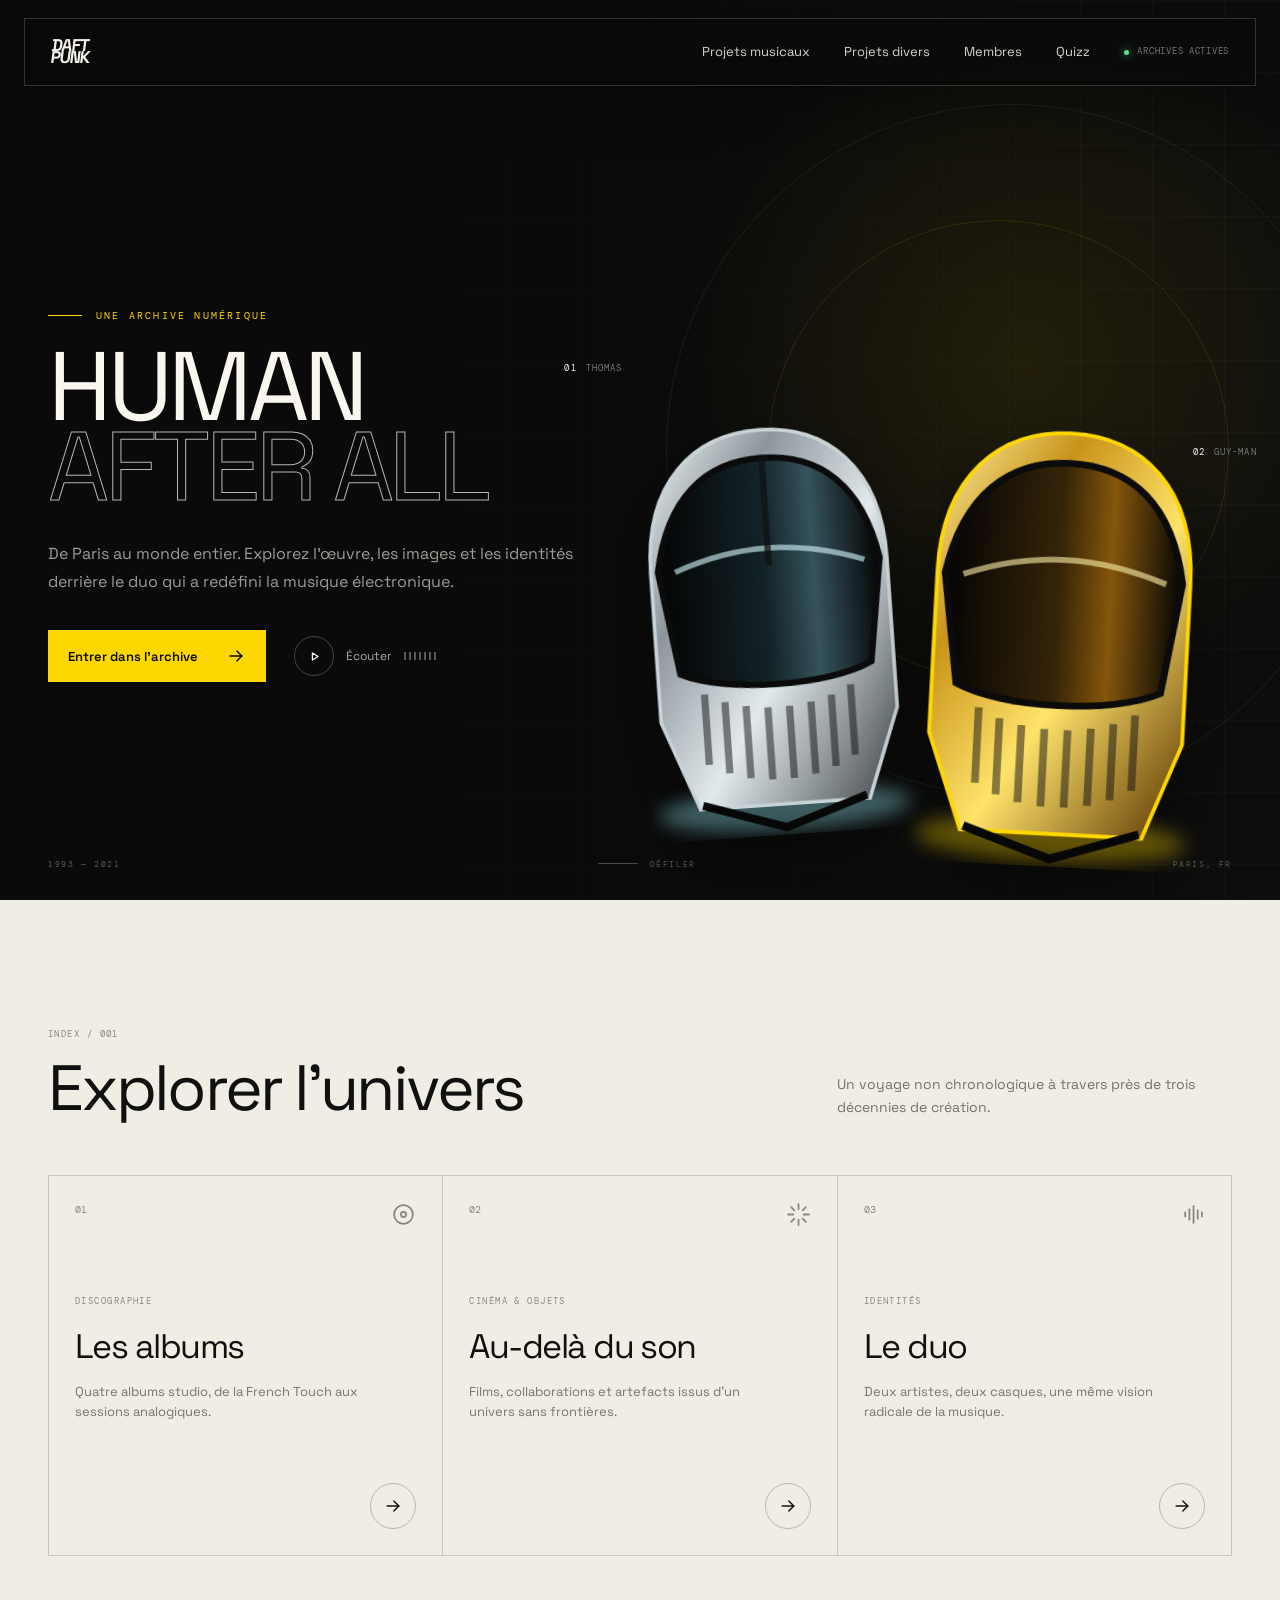
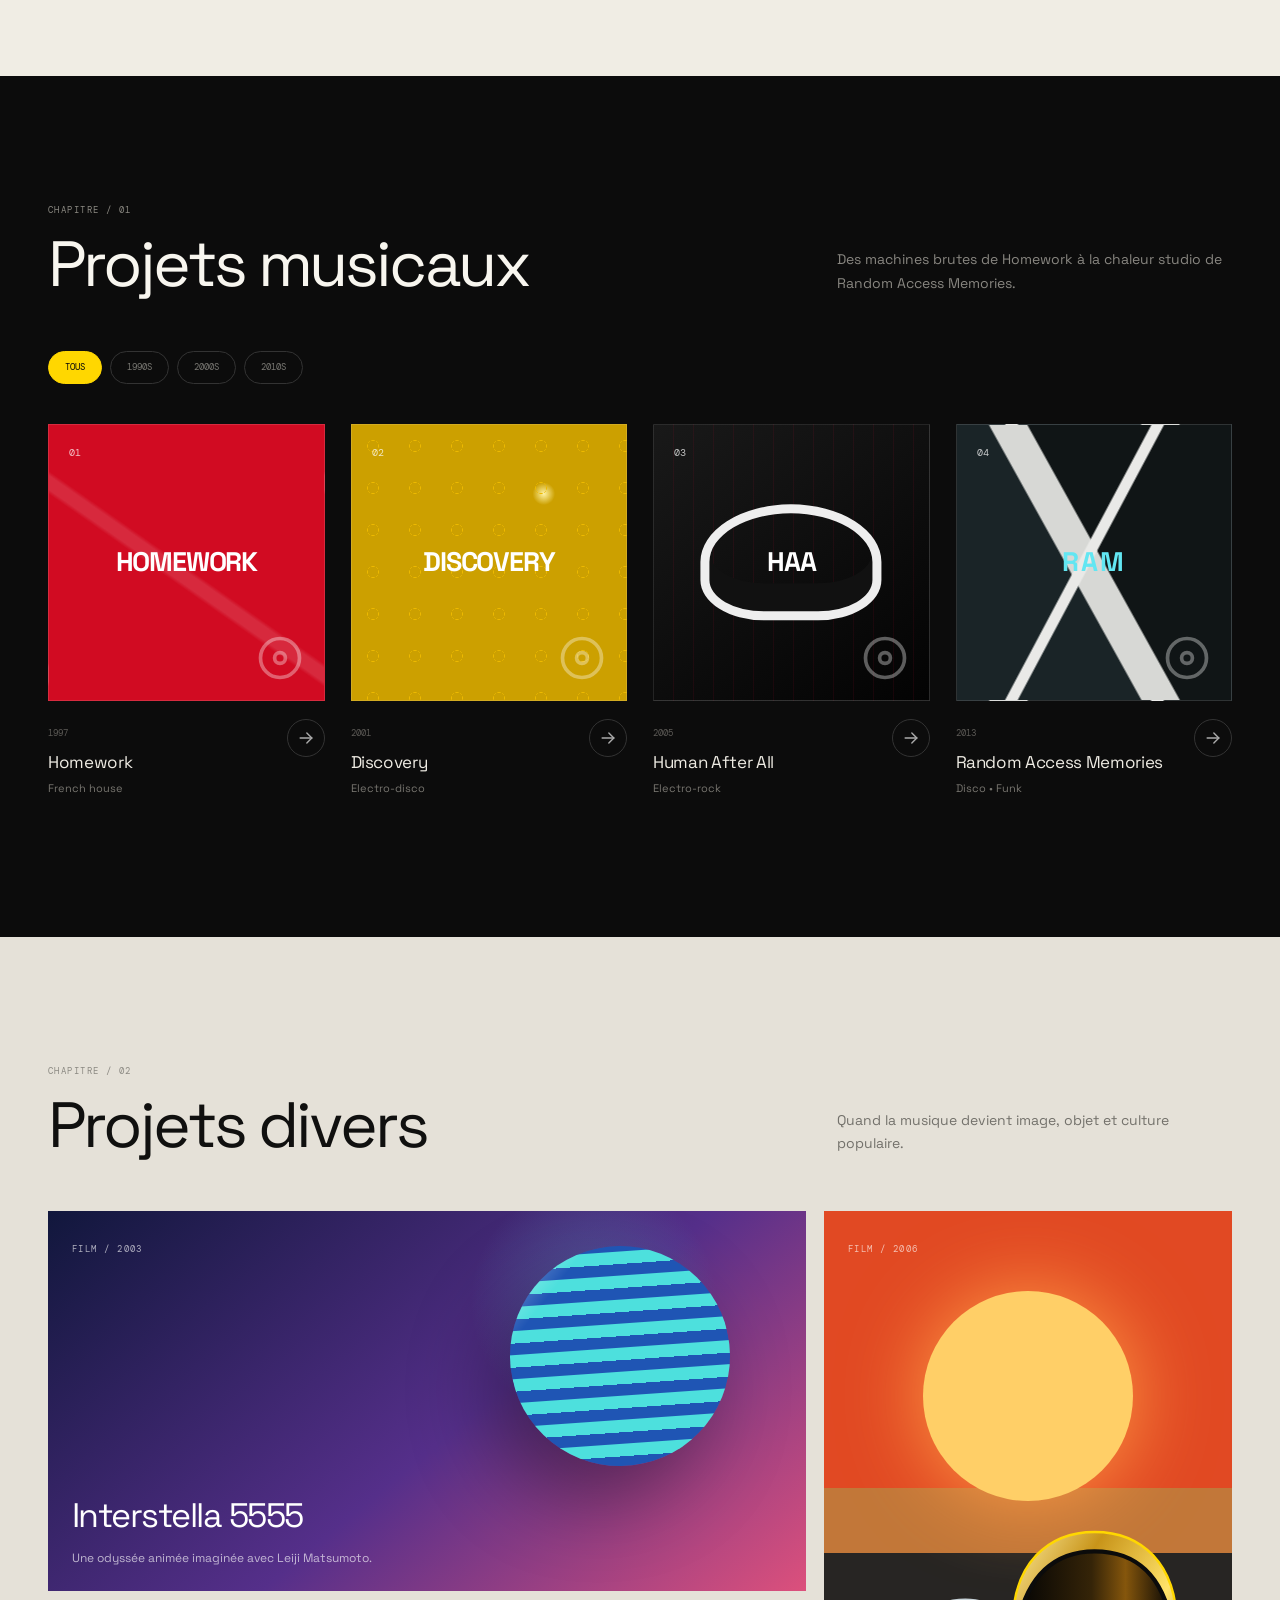
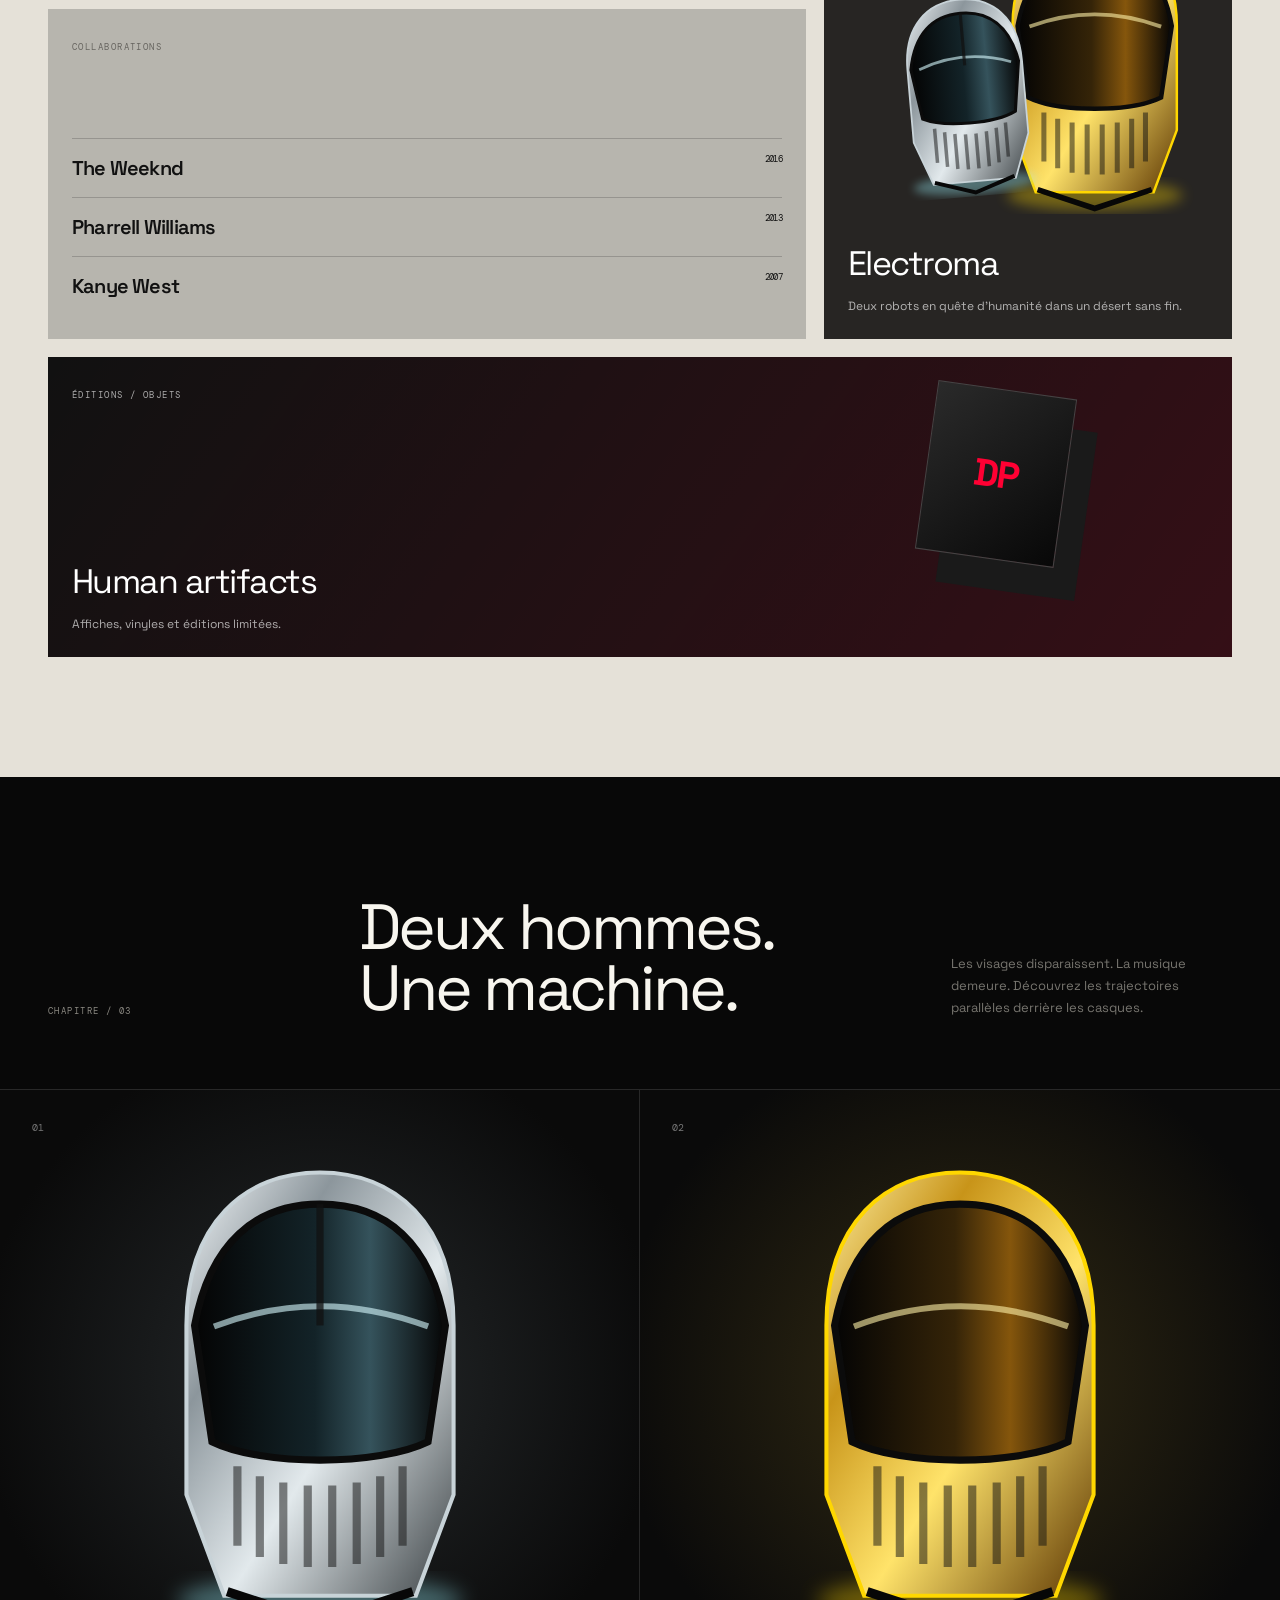
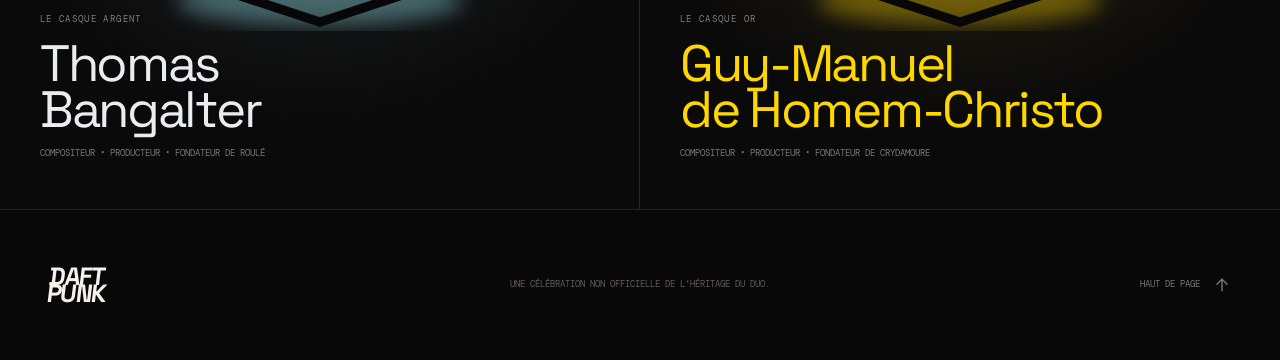
==== index.html @ 54b4056d "modif" ====
<!doctype html>
<html lang="fr">
<head>
<meta charset="UTF-8">
<meta name="viewport" content="width=device-width, initial-scale=1.0">
<title>Daft Punk Archives — Une archive numérique</title>
<meta name="description" content="Archive non officielle consacrée à Daft Punk : albums, films, collaborations et portraits de Thomas Bangalter et Guy-Manuel de Homem-Christo.">
<link rel="icon" href="favicon.svg" type="image/svg+xml">
<link rel="preconnect" href="https://fonts.googleapis.com">
<link rel="preconnect" href="https://fonts.gstatic.com" crossorigin>
<link rel="stylesheet" href="https://fonts.googleapis.com/css2?family=DM+Mono:wght@300;400;500&family=Space+Grotesk:wght@400;500;600;700&display=swap">
<link rel="stylesheet" href="css/style.css">
</head>
<body id="top">
<a class="skip-link" href="#contenu">Aller au contenu</a>
<main id="contenu">
<nav class="nav-shell" aria-label="Navigation principale">
  <a class="wordmark" href="#accueil" aria-label="Retour à l’accueil"><span>DAFT</span><span>PUNK</span></a>
  <div class="nav-links" id="menu"><a href="projets-musicaux.html">Projets musicaux</a><a href="projets-divers.html">Projets divers</a><a href="projets-membres.html">Membres</a><a href="projets-quizz.html">Quizz</a><span class="nav-status"><i></i>Archives actives</span></div>
  <button class="menu-button" type="button" aria-label="Ouvrir le menu" aria-expanded="false" aria-controls="menu"><svg aria-hidden="true" fill="none" height="20" viewBox="0 0 24 24" width="20"><g stroke="currentColor" stroke-linecap="round" stroke-linejoin="round" stroke-width="1.7"><path d="M4 7h16"/><path d="M4 12h16"/><path d="M4 17h16"/></g></svg></button>
</nav>

<section class="hero" id="accueil">
  <div class="hero-grid" aria-hidden="true"></div>
  <div class="hero-orbit hero-orbit-one" aria-hidden="true"></div>
  <div class="hero-orbit hero-orbit-two" aria-hidden="true"></div>
  <div class="hero-copy">
    <div class="eyebrow"><span class="eyebrow-line"></span>Une archive numérique</div>
    <h1>HUMAN<br><span>AFTER ALL</span></h1>
    <p>De Paris au monde entier. Explorez l’œuvre, les images et les identités derrière le duo qui a redéfini la musique électronique.</p>
    <div class="hero-actions">
      <a class="primary-button" href="#explorer">Entrer dans l’archive <svg aria-hidden="true" fill="none" height="20" viewBox="0 0 24 24" width="20"><g stroke="currentColor" stroke-linecap="round" stroke-linejoin="round" stroke-width="1.7"><path d="M5 12h14"/><path d="m13 6 6 6-6 6"/></g></svg></a>
      <button class="sound-button" type="button" data-play="audio/extrait.mp3" aria-label="Écouter un extrait"><span><svg aria-hidden="true" fill="none" height="17" viewBox="0 0 24 24" width="17"><g stroke="currentColor" stroke-linecap="round" stroke-linejoin="round" stroke-width="1.7"><path d="m9 7 8 5-8 5Z"/></g></svg></span><b>Écouter</b><i></i></button>
    </div>
  </div>
  <div class="hero-visual" role="img" aria-label="Les deux casques du duo">
    <img class="photo photo-hero" src="images/duo.jpg" alt="Daft Punk, Thomas Bangalter et Guy-Manuel de Homem-Christo, casqués" loading="lazy" onload="this.parentElement.classList.add('has-photo')" onerror="this.remove()"><svg aria-label="Casque argenté stylisé" class="helmet hero-silver" role="img" viewBox="0 0 420 510"><defs><linearGradient id="h0-s" x1="0" x2="1" y1="0" y2="1"><stop offset="0" stop-color="#f4f8fa"/><stop offset=".28" stop-color="#8c969c"/><stop offset=".58" stop-color="#e2e9ec"/><stop offset="1" stop-color="#3c4245"/></linearGradient><linearGradient id="h0-v" x1="0" x2="1"><stop offset="0" stop-color="#040404"/><stop offset=".48" stop-color="#132328"/><stop offset=".7" stop-color="#35535c"/><stop offset="1" stop-color="#050505"/></linearGradient><filter id="h0-g"><feGaussianBlur stdDeviation="10"/></filter></defs><ellipse cx="210" cy="447" fill="#9cf5ff" filter="url(#h0-g)" opacity=".36" rx="140" ry="24"/><path d="M79 343V177C79 76 137 27 210 27s131 49 131 150v166l-37 99H116Z" fill="url(#h0-s)" stroke="#c8d3d8" stroke-width="4"/><path d="M87 177c15-81 60-119 123-119 65 0 109 38 123 119l-17 114c-49 24-163 24-212 0Z" fill="url(#h0-v)" stroke="#0b0b0b" stroke-width="7"/><path d="M106 178c71-27 139-26 210 0" fill="none" opacity=".6" stroke="#d8faff" stroke-width="6"/><path d="M129 315v78M151 325v79M174 331v80M198 334v80M222 334v80M246 331v80M269 325v79M291 315v78" fill="none" opacity=".5" stroke="#111" stroke-width="8"/><path d="m119 438 91 30 91-30" fill="none" stroke="#070707" stroke-width="9"/><path d="M210 58v119" fill="none" opacity=".75" stroke="#111" stroke-width="7"/></svg><svg aria-label="Casque doré stylisé" class="helmet hero-gold" role="img" viewBox="0 0 420 510"><defs><linearGradient id="h1-s" x1="0" x2="1" y1="0" y2="1"><stop offset="0" stop-color="#fff0a3"/><stop offset=".28" stop-color="#c89419"/><stop offset=".58" stop-color="#ffe36a"/><stop offset="1" stop-color="#5b3502"/></linearGradient><linearGradient id="h1-v" x1="0" x2="1"><stop offset="0" stop-color="#040404"/><stop offset=".48" stop-color="#352408"/><stop offset=".7" stop-color="#85560c"/><stop offset="1" stop-color="#050505"/></linearGradient><filter id="h1-g"><feGaussianBlur stdDeviation="10"/></filter></defs><ellipse cx="210" cy="447" fill="#ffd700" filter="url(#h1-g)" opacity=".36" rx="140" ry="24"/><path d="M79 343V177C79 76 137 27 210 27s131 49 131 150v166l-37 99H116Z" fill="url(#h1-s)" stroke="#ffd700" stroke-width="4"/><path d="M87 177c15-81 60-119 123-119 65 0 109 38 123 119l-17 114c-49 24-163 24-212 0Z" fill="url(#h1-v)" stroke="#0b0b0b" stroke-width="7"/><path d="M106 178c71-27 139-26 210 0" fill="none" opacity=".6" stroke="#fff2a8" stroke-width="6"/><path d="M129 315v78M151 325v79M174 331v80M198 334v80M222 334v80M246 331v80M269 325v79M291 315v78" fill="none" opacity=".5" stroke="#111" stroke-width="8"/><path d="m119 438 91 30 91-30" fill="none" stroke="#070707" stroke-width="9"/></svg>
    <div class="visual-label visual-label-left"><span>01</span> Thomas</div>
    <div class="visual-label visual-label-right"><span>02</span> Guy-Man</div>
  </div>
  <div class="hero-footer"><span>1993 — 2021</span><span class="scroll-mark">Défiler</span><span>Paris, FR</span></div>
</section>

<section class="preview-section" id="explorer">
  <div class="section-heading">
    <div><span class="section-index">INDEX / 001</span><h2>Explorer l’univers</h2></div>
    <p>Un voyage non chronologique à travers près de trois décennies de création.</p>
  </div>
  <div class="preview-grid">
    <a class="preview-card" href="projets-musicaux.html">
      <div class="preview-top"><span>01</span><svg aria-hidden="true" fill="none" height="25" viewBox="0 0 24 24" width="25"><g stroke="currentColor" stroke-linecap="round" stroke-linejoin="round" stroke-width="1.7"><circle cx="12" cy="12" r="9"/><circle cx="12" cy="12" r="2.5"/></g></svg></div>
      <div><span class="card-eyebrow">Discographie</span><h3>Les albums</h3><p>Quatre albums studio, de la French Touch aux sessions analogiques.</p></div>
      <span class="round-arrow"><svg aria-hidden="true" fill="none" height="20" viewBox="0 0 24 24" width="20"><g stroke="currentColor" stroke-linecap="round" stroke-linejoin="round" stroke-width="1.7"><path d="M5 12h14"/><path d="m13 6 6 6-6 6"/></g></svg></span>
    </a>
    <a class="preview-card" href="projets-divers.html">
      <div class="preview-top"><span>02</span><svg aria-hidden="true" fill="none" height="25" viewBox="0 0 24 24" width="25"><g stroke="currentColor" stroke-linecap="round" stroke-linejoin="round" stroke-width="1.7"><path d="M12 2v5"/><path d="M12 17v5"/><path d="M2 12h5"/><path d="M17 12h5"/><path d="m5 5 3 3"/><path d="m16 16 3 3"/><path d="m19 5-3 3"/><path d="m8 16-3 3"/></g></svg></div>
      <div><span class="card-eyebrow">Cinéma &amp; objets</span><h3>Au-delà du son</h3><p>Films, collaborations et artefacts issus d’un univers sans frontières.</p></div>
      <span class="round-arrow"><svg aria-hidden="true" fill="none" height="20" viewBox="0 0 24 24" width="20"><g stroke="currentColor" stroke-linecap="round" stroke-linejoin="round" stroke-width="1.7"><path d="M5 12h14"/><path d="m13 6 6 6-6 6"/></g></svg></span>
    </a>
    <a class="preview-card" href="membres.html">
      <div class="preview-top"><span>03</span><svg aria-hidden="true" fill="none" height="25" viewBox="0 0 24 24" width="25"><g stroke="currentColor" stroke-linecap="round" stroke-linejoin="round" stroke-width="1.7"><path d="M5 10v4"/><path d="M9 7v10"/><path d="M13 4v16"/><path d="M17 8v8"/><path d="M21 10v4"/></g></svg></div>
      <div><span class="card-eyebrow">Identités</span><h3>Le duo</h3><p>Deux artistes, deux casques, une même vision radicale de la musique.</p></div>
      <span class="round-arrow"><svg aria-hidden="true" fill="none" height="20" viewBox="0 0 24 24" width="20"><g stroke="currentColor" stroke-linecap="round" stroke-linejoin="round" stroke-width="1.7"><path d="M5 12h14"/><path d="m13 6 6 6-6 6"/></g></svg></span>
    </a>
  </div>
</section>

<section class="music-section" id="musique">
  <div class="section-heading light">
    <div><span class="section-index">CHAPITRE / 01</span><h2>Projets musicaux</h2></div>
    <p>Des machines brutes de Homework à la chaleur studio de Random Access Memories.</p>
  </div>
  <div class="filter-row" role="group" aria-label="Filtrer les albums">
    <button class="active" type="button" data-filter="Tous">Tous</button>
    <button type="button" data-filter="1990s">1990s</button><button type="button" data-filter="2000s">2000s</button><button type="button" data-filter="2010s">2010s</button>
  </div>
  <div class="album-grid">
      <article class="album-card" data-year="1997">
        <button class="album-art album-red" type="button" data-album="0" aria-label="Voir la tracklist de Homework">
          <img class="photo " src="images/homework.jpg" alt="Pochette de l’album Homework" loading="lazy" onload="this.parentElement.classList.add('has-photo')" onerror="this.remove()"><span class="album-number">01</span>
          <span class="album-art-title">Homework</span>
          <span class="album-disc"><svg aria-hidden="true" fill="none" height="52" viewBox="0 0 24 24" width="52"><g stroke="currentColor" stroke-linecap="round" stroke-linejoin="round" stroke-width="1.7"><circle cx="12" cy="12" r="9"/><circle cx="12" cy="12" r="2.5"/></g></svg></span>
        </button>
        <div class="album-meta">
          <div><span>1997</span><h3>Homework</h3><p>French house</p></div>
          <button type="button" data-album="0" aria-label="Voir la tracklist de Homework"><svg aria-hidden="true" fill="none" height="20" viewBox="0 0 24 24" width="20"><g stroke="currentColor" stroke-linecap="round" stroke-linejoin="round" stroke-width="1.7"><path d="M5 12h14"/><path d="m13 6 6 6-6 6"/></g></svg></button>
        </div>
      </article>
      <article class="album-card" data-year="2001">
        <button class="album-art album-gold" type="button" data-album="1" aria-label="Voir la tracklist de Discovery">
          <img class="photo " src="images/discovery.jpg" alt="Pochette de l’album Discovery" loading="lazy" onload="this.parentElement.classList.add('has-photo')" onerror="this.remove()"><span class="album-number">02</span>
          <span class="album-art-title">Discovery</span>
          <span class="album-disc"><svg aria-hidden="true" fill="none" height="52" viewBox="0 0 24 24" width="52"><g stroke="currentColor" stroke-linecap="round" stroke-linejoin="round" stroke-width="1.7"><circle cx="12" cy="12" r="9"/><circle cx="12" cy="12" r="2.5"/></g></svg></span>
        </button>
        <div class="album-meta">
          <div><span>2001</span><h3>Discovery</h3><p>Electro-disco</p></div>
          <button type="button" data-album="1" aria-label="Voir la tracklist de Discovery"><svg aria-hidden="true" fill="none" height="20" viewBox="0 0 24 24" width="20"><g stroke="currentColor" stroke-linecap="round" stroke-linejoin="round" stroke-width="1.7"><path d="M5 12h14"/><path d="m13 6 6 6-6 6"/></g></svg></button>
        </div>
      </article>
      <article class="album-card" data-year="2005">
        <button class="album-art album-black" type="button" data-album="2" aria-label="Voir la tracklist de Human After All">
          <img class="photo " src="images/human-after-all.jpg" alt="Pochette de l’album Human After All" loading="lazy" onload="this.parentElement.classList.add('has-photo')" onerror="this.remove()"><span class="album-number">03</span>
          <span class="album-art-title">HAA</span>
          <span class="album-disc"><svg aria-hidden="true" fill="none" height="52" viewBox="0 0 24 24" width="52"><g stroke="currentColor" stroke-linecap="round" stroke-linejoin="round" stroke-width="1.7"><circle cx="12" cy="12" r="9"/><circle cx="12" cy="12" r="2.5"/></g></svg></span>
        </button>
        <div class="album-meta">
          <div><span>2005</span><h3>Human After All</h3><p>Electro-rock</p></div>
          <button type="button" data-album="2" aria-label="Voir la tracklist de Human After All"><svg aria-hidden="true" fill="none" height="20" viewBox="0 0 24 24" width="20"><g stroke="currentColor" stroke-linecap="round" stroke-linejoin="round" stroke-width="1.7"><path d="M5 12h14"/><path d="m13 6 6 6-6 6"/></g></svg></button>
        </div>
      </article>
      <article class="album-card" data-year="2013">
        <button class="album-art album-cyan" type="button" data-album="3" aria-label="Voir la tracklist de Random Access Memories">
          <img class="photo " src="images/ram.jpg" alt="Pochette de l’album Random Access Memories" loading="lazy" onload="this.parentElement.classList.add('has-photo')" onerror="this.remove()"><span class="album-number">04</span>
          <span class="album-art-title">RAM</span>
          <span class="album-disc"><svg aria-hidden="true" fill="none" height="52" viewBox="0 0 24 24" width="52"><g stroke="currentColor" stroke-linecap="round" stroke-linejoin="round" stroke-width="1.7"><circle cx="12" cy="12" r="9"/><circle cx="12" cy="12" r="2.5"/></g></svg></span>
        </button>
        <div class="album-meta">
          <div><span>2013</span><h3>Random Access Memories</h3><p>Disco • Funk</p></div>
          <button type="button" data-album="3" aria-label="Voir la tracklist de Random Access Memories"><svg aria-hidden="true" fill="none" height="20" viewBox="0 0 24 24" width="20"><g stroke="currentColor" stroke-linecap="round" stroke-linejoin="round" stroke-width="1.7"><path d="M5 12h14"/><path d="m13 6 6 6-6 6"/></g></svg></button>
        </div>
      </article>
  </div>
</section>

<section class="side-section" id="divers">
  <div class="section-heading">
    <div><span class="section-index">CHAPITRE / 02</span><h2>Projets divers</h2></div>
    <p>Quand la musique devient image, objet et culture populaire.</p>
  </div>
  <div class="masonry">
    <article class="feature-tile interstella">
      <img class="photo " src="images/interstella.jpg" alt="Image du film Interstella 5555" loading="lazy" onload="this.parentElement.classList.add('has-photo')" onerror="this.remove()"><span class="tile-index">FILM / 2003</span><div class="planet"></div>
      <div class="tile-content"><h3>Interstella 5555</h3><p>Une odyssée animée imaginée avec Leiji Matsumoto.</p></div>
    </article>
    <article class="feature-tile electroma">
      <img class="photo " src="images/electroma.jpg" alt="Image du film Electroma" loading="lazy" onload="this.parentElement.classList.add('has-photo')" onerror="this.remove()"><span class="tile-index">FILM / 2006</span><div class="sun"></div>
      <div class="walking-robots"><svg aria-label="Casque argenté stylisé" class="helmet " role="img" viewBox="0 0 420 510"><defs><linearGradient id="h2-s" x1="0" x2="1" y1="0" y2="1"><stop offset="0" stop-color="#f4f8fa"/><stop offset=".28" stop-color="#8c969c"/><stop offset=".58" stop-color="#e2e9ec"/><stop offset="1" stop-color="#3c4245"/></linearGradient><linearGradient id="h2-v" x1="0" x2="1"><stop offset="0" stop-color="#040404"/><stop offset=".48" stop-color="#132328"/><stop offset=".7" stop-color="#35535c"/><stop offset="1" stop-color="#050505"/></linearGradient><filter id="h2-g"><feGaussianBlur stdDeviation="10"/></filter></defs><ellipse cx="210" cy="447" fill="#9cf5ff" filter="url(#h2-g)" opacity=".36" rx="140" ry="24"/><path d="M79 343V177C79 76 137 27 210 27s131 49 131 150v166l-37 99H116Z" fill="url(#h2-s)" stroke="#c8d3d8" stroke-width="4"/><path d="M87 177c15-81 60-119 123-119 65 0 109 38 123 119l-17 114c-49 24-163 24-212 0Z" fill="url(#h2-v)" stroke="#0b0b0b" stroke-width="7"/><path d="M106 178c71-27 139-26 210 0" fill="none" opacity=".6" stroke="#d8faff" stroke-width="6"/><path d="M129 315v78M151 325v79M174 331v80M198 334v80M222 334v80M246 331v80M269 325v79M291 315v78" fill="none" opacity=".5" stroke="#111" stroke-width="8"/><path d="m119 438 91 30 91-30" fill="none" stroke="#070707" stroke-width="9"/><path d="M210 58v119" fill="none" opacity=".75" stroke="#111" stroke-width="7"/></svg><svg aria-label="Casque doré stylisé" class="helmet " role="img" viewBox="0 0 420 510"><defs><linearGradient id="h3-s" x1="0" x2="1" y1="0" y2="1"><stop offset="0" stop-color="#fff0a3"/><stop offset=".28" stop-color="#c89419"/><stop offset=".58" stop-color="#ffe36a"/><stop offset="1" stop-color="#5b3502"/></linearGradient><linearGradient id="h3-v" x1="0" x2="1"><stop offset="0" stop-color="#040404"/><stop offset=".48" stop-color="#352408"/><stop offset=".7" stop-color="#85560c"/><stop offset="1" stop-color="#050505"/></linearGradient><filter id="h3-g"><feGaussianBlur stdDeviation="10"/></filter></defs><ellipse cx="210" cy="447" fill="#ffd700" filter="url(#h3-g)" opacity=".36" rx="140" ry="24"/><path d="M79 343V177C79 76 137 27 210 27s131 49 131 150v166l-37 99H116Z" fill="url(#h3-s)" stroke="#ffd700" stroke-width="4"/><path d="M87 177c15-81 60-119 123-119 65 0 109 38 123 119l-17 114c-49 24-163 24-212 0Z" fill="url(#h3-v)" stroke="#0b0b0b" stroke-width="7"/><path d="M106 178c71-27 139-26 210 0" fill="none" opacity=".6" stroke="#fff2a8" stroke-width="6"/><path d="M129 315v78M151 325v79M174 331v80M198 334v80M222 334v80M246 331v80M269 325v79M291 315v78" fill="none" opacity=".5" stroke="#111" stroke-width="8"/><path d="m119 438 91 30 91-30" fill="none" stroke="#070707" stroke-width="9"/></svg></div>
      <div class="tile-content"><h3>Electroma</h3><p>Deux robots en quête d’humanité dans un désert sans fin.</p></div>
    </article>
    <article class="feature-tile collab">
      <span class="tile-index">COLLABORATIONS</span>
      <div class="collab-list"><span>The Weeknd <i>2016</i></span><span>Pharrell Williams <i>2013</i></span><span>Kanye West <i>2007</i></span></div>
    </article>
    <article class="feature-tile merch">
      <span class="tile-index">ÉDITIONS / OBJETS</span><div class="merch-object"><span>DP</span></div>
      <div class="tile-content"><h3>Human artifacts</h3><p>Affiches, vinyles et éditions limitées.</p></div>
    </article>
  </div>
</section>

<section class="members-section" id="membres">
  <div class="members-intro">
    <span class="section-index">CHAPITRE / 03</span>
    <h2>Deux hommes.<br>Une machine.</h2>
    <p>Les visages disparaissent. La musique demeure. Découvrez les trajectoires parallèles derrière les casques.</p>
  </div>
  <div class="member-split">
    <article class="member member-silver">
      <span class="member-number">01</span><img class="photo photo-portrait" src="images/thomas.jpg" alt="Thomas Bangalter, casque argent" loading="lazy" onload="this.parentElement.classList.add('has-photo')" onerror="this.remove()"><svg aria-label="Casque argenté stylisé" class="helmet " role="img" viewBox="0 0 420 510"><defs><linearGradient id="h4-s" x1="0" x2="1" y1="0" y2="1"><stop offset="0" stop-color="#f4f8fa"/><stop offset=".28" stop-color="#8c969c"/><stop offset=".58" stop-color="#e2e9ec"/><stop offset="1" stop-color="#3c4245"/></linearGradient><linearGradient id="h4-v" x1="0" x2="1"><stop offset="0" stop-color="#040404"/><stop offset=".48" stop-color="#132328"/><stop offset=".7" stop-color="#35535c"/><stop offset="1" stop-color="#050505"/></linearGradient><filter id="h4-g"><feGaussianBlur stdDeviation="10"/></filter></defs><ellipse cx="210" cy="447" fill="#9cf5ff" filter="url(#h4-g)" opacity=".36" rx="140" ry="24"/><path d="M79 343V177C79 76 137 27 210 27s131 49 131 150v166l-37 99H116Z" fill="url(#h4-s)" stroke="#c8d3d8" stroke-width="4"/><path d="M87 177c15-81 60-119 123-119 65 0 109 38 123 119l-17 114c-49 24-163 24-212 0Z" fill="url(#h4-v)" stroke="#0b0b0b" stroke-width="7"/><path d="M106 178c71-27 139-26 210 0" fill="none" opacity=".6" stroke="#d8faff" stroke-width="6"/><path d="M129 315v78M151 325v79M174 331v80M198 334v80M222 334v80M246 331v80M269 325v79M291 315v78" fill="none" opacity=".5" stroke="#111" stroke-width="8"/><path d="m119 438 91 30 91-30" fill="none" stroke="#070707" stroke-width="9"/><path d="M210 58v119" fill="none" opacity=".75" stroke="#111" stroke-width="7"/></svg>
      <div class="member-copy"><span>Le casque argent</span><h3>Thomas<br>Bangalter</h3><p>Compositeur • Producteur • Fondateur de Roulé</p></div>
    </article>
    <article class="member member-gold">
      <span class="member-number">02</span><img class="photo photo-portrait" src="images/guyman.jpg" alt="Guy-Manuel de Homem-Christo, casque or" loading="lazy" onload="this.parentElement.classList.add('has-photo')" onerror="this.remove()"><svg aria-label="Casque doré stylisé" class="helmet " role="img" viewBox="0 0 420 510"><defs><linearGradient id="h5-s" x1="0" x2="1" y1="0" y2="1"><stop offset="0" stop-color="#fff0a3"/><stop offset=".28" stop-color="#c89419"/><stop offset=".58" stop-color="#ffe36a"/><stop offset="1" stop-color="#5b3502"/></linearGradient><linearGradient id="h5-v" x1="0" x2="1"><stop offset="0" stop-color="#040404"/><stop offset=".48" stop-color="#352408"/><stop offset=".7" stop-color="#85560c"/><stop offset="1" stop-color="#050505"/></linearGradient><filter id="h5-g"><feGaussianBlur stdDeviation="10"/></filter></defs><ellipse cx="210" cy="447" fill="#ffd700" filter="url(#h5-g)" opacity=".36" rx="140" ry="24"/><path d="M79 343V177C79 76 137 27 210 27s131 49 131 150v166l-37 99H116Z" fill="url(#h5-s)" stroke="#ffd700" stroke-width="4"/><path d="M87 177c15-81 60-119 123-119 65 0 109 38 123 119l-17 114c-49 24-163 24-212 0Z" fill="url(#h5-v)" stroke="#0b0b0b" stroke-width="7"/><path d="M106 178c71-27 139-26 210 0" fill="none" opacity=".6" stroke="#fff2a8" stroke-width="6"/><path d="M129 315v78M151 325v79M174 331v80M198 334v80M222 334v80M246 331v80M269 325v79M291 315v78" fill="none" opacity=".5" stroke="#111" stroke-width="8"/><path d="m119 438 91 30 91-30" fill="none" stroke="#070707" stroke-width="9"/></svg>
      <div class="member-copy"><span>Le casque or</span><h3>Guy-Manuel<br>de Homem-Christo</h3><p>Compositeur • Producteur • Fondateur de Crydamoure</p></div>
    </article>
  </div>
</section>

<footer>
  <a class="wordmark footer-mark" href="#accueil" aria-label="Retour à l’accueil"><span>DAFT</span><span>PUNK</span></a>
  <p>Une célébration non officielle de l’héritage du duo.</p>
  <a class="back-top" href="#top">Haut de page <svg aria-hidden="true" fill="none" height="20" viewBox="0 0 24 24" width="20"><g stroke="currentColor" stroke-linecap="round" stroke-linejoin="round" stroke-width="1.7"><path d="M5 12h14"/><path d="m13 6 6 6-6 6"/></g></svg></a>
</footer>
</main>
<div id="modal-root"></div>

<script src="js/site.js" defer></script>
</body>
</html>
---- css/style.css ----
::before, ::after { box-sizing: border-box; margin: 0; padding: 0; border: 0 solid; }
html { line-height: 1.5; -webkit-text-size-adjust: 100%; tab-size: 4; }
h1, h2, h3, h4, h5, h6 { font-size: inherit; font-weight: inherit; }
a { color: inherit; text-decoration: inherit; }
b, strong { font-weight: bolder; }
small { font-size: 80%; }
ol, ul { list-style: none; }
img, svg, video { display: block; vertical-align: middle; }
img, video { max-width: 100%; height: auto; }
button { font: inherit; letter-spacing: inherit; color: inherit; border-radius: 0; background: transparent; }


:root {
  color: #f5f2ea;
  background: #0a0a0a;
  font-family: "Space Grotesk", "Helvetica Neue", Arial, sans-serif;
  font-synthesis: none;
  --black: #0a0a0a;
  --ink: #10100f;
  --cream: #f0ede4;
  --white: #f8f6ef;
  --muted: #98968f;
  --line: rgba(255, 255, 255, 0.14);
  --gold: #ffd700;
  --red: #ff0033;
  --cyan: #62e6f2;
  --mono: "DM Mono", ui-monospace, Menlo, Consolas, monospace;
}

* {
  box-sizing: border-box;
}

html {
  scroll-behavior: smooth;
}

body {
  margin: 0;
  min-width: 320px;
  background: var(--black);
  overflow-x: hidden;
}

button {
  color: inherit;
  border: 0;
  font: inherit;
  cursor: pointer;
}

button:focus-visible,
a:focus-visible {
  outline: 2px solid var(--cyan);
  outline-offset: 4px;
}

.nav-shell {
  position: fixed;
  z-index: 50;
  top: 18px;
  left: 50%;
  width: min(1320px, calc(100% - 48px));
  height: 68px;
  transform: translateX(-50%);
  display: flex;
  align-items: center;
  justify-content: space-between;
  padding: 0 26px;
  border: 1px solid rgba(255, 255, 255, 0.16);
  background: rgba(10, 10, 10, 0.72);
  box-shadow: 0 18px 50px rgba(0, 0, 0, 0.25);
  backdrop-filter: blur(18px);
}

.wordmark {
  display: grid;
  padding: 0;
  background: none;
  font-weight: 700;
  font-style: italic;
  line-height: 0.68;
  letter-spacing: -0.06em;
  text-align: left;
  transform: skew(-7deg);
}

.nav-shell .wordmark {
  font-size: 17px;
}

.nav-links {
  display: flex;
  align-items: center;
  gap: 34px;
}

.nav-links a {
  position: relative;
  padding: 8px 0;
  background: transparent;
  color: #d7d4cc;
  font-size: 13px;
  transition: color 180ms ease;
}

.nav-links a::after {
  position: absolute;
  bottom: 0;
  left: 0;
  width: 0;
  height: 1px;
  content: "";
  background: var(--gold);
  transition: width 180ms ease;
}

.nav-links a:hover {
  color: #fff;
}

.nav-links a:hover::after {
  width: 100%;
}

.nav-status {
  display: flex;
  align-items: center;
  gap: 8px;
  color: #77756f;
  font-family: var(--mono);
  font-size: 9px;
  letter-spacing: 0.08em;
  text-transform: uppercase;
}

.nav-status i {
  width: 5px;
  height: 5px;
  border-radius: 50%;
  background: #57e389;
  box-shadow: 0 0 10px #57e389;
}

.menu-button {
  display: none;
  padding: 8px;
  background: none;
}

.hero {
  position: relative;
  display: grid;
  grid-template-columns: repeat(12, 1fr);
  align-items: center;
  min-height: 800px;
  height: 100vh;
  max-height: 940px;
  padding: 130px max(48px, calc((100vw - 1320px) / 2)) 70px;
  overflow: hidden;
  isolation: isolate;
}

.hero::after {
  position: absolute;
  z-index: -2;
  inset: 0;
  content: "";
  background:
    radial-gradient(circle at 80% 40%, rgba(255, 215, 0, 0.09), transparent 30%),
    linear-gradient(90deg, #0a0a0a 0%, #0a0a0a 45%, #0d0d0c 100%);
}

.hero-grid {
  position: absolute;
  z-index: -1;
  inset: 0;
  opacity: 0.09;
  background-image:
    linear-gradient(rgba(255, 255, 255, 0.3) 1px, transparent 1px),
    linear-gradient(90deg, rgba(255, 255, 255, 0.3) 1px, transparent 1px);
  background-size: 72px 72px;
  mask-image: linear-gradient(to right, transparent 25%, black);
}

.hero-copy {
  z-index: 3;
  grid-column: 1 / span 6;
  align-self: center;
  padding-top: 30px;
}

.eyebrow {
  display: flex;
  align-items: center;
  gap: 14px;
  margin-bottom: 24px;
  color: var(--gold);
  font-family: var(--mono);
  font-size: 10px;
  letter-spacing: 0.22em;
  text-transform: uppercase;
}

.eyebrow-line {
  width: 34px;
  height: 1px;
  background: var(--gold);
}

.hero h1 {
  margin: 0;
  color: var(--white);
  font-size: clamp(64px, 7.6vw, 118px);
  line-height: 0.82;
  letter-spacing: -0.045em;
}

.hero h1 span {
  color: transparent;
  -webkit-text-stroke: 1px rgba(255, 255, 255, 0.7);
}

.hero-copy > p {
  max-width: 540px;
  margin: 34px 0 0;
  color: #9d9b95;
  font-size: 16px;
  line-height: 1.75;
}

.hero-actions {
  display: flex;
  align-items: center;
  gap: 28px;
  margin-top: 34px;
}

.primary-button {
  display: flex;
  align-items: center;
  gap: 28px;
  padding: 16px 20px;
  background: var(--gold);
  color: #090909;
  font-size: 13px;
  font-weight: 600;
  transition:
    transform 180ms ease,
    box-shadow 180ms ease;
}

.primary-button:hover {
  transform: translateY(-2px);
  box-shadow: 0 0 32px rgba(255, 215, 0, 0.25);
}

.sound-button {
  display: flex;
  align-items: center;
  gap: 12px;
  padding: 0;
  background: transparent;
  color: #aaa8a1;
  font-size: 12px;
}

.sound-button span {
  display: grid;
  width: 40px;
  height: 40px;
  place-items: center;
  border: 1px solid #444;
  border-radius: 50%;
  color: #fff;
}

.sound-button b {
  font-weight: 400;
}

.sound-button i {
  width: 34px;
  height: 8px;
  opacity: 0.45;
  background: repeating-linear-gradient(
    90deg,
    #b8b6af 0 2px,
    transparent 2px 5px
  );
}

.sound-button i.active {
  opacity: 1;
  background: repeating-linear-gradient(
    90deg,
    var(--cyan) 0 2px,
    transparent 2px 5px
  );
  animation: pulse 650ms ease infinite alternate;
}

@keyframes pulse {
  to {
    transform: scaleY(1.8);
  }
}

.hero-visual {
  position: absolute;
  z-index: 1;
  right: max(30px, calc((100vw - 1390px) / 2));
  bottom: 34px;
  width: min(720px, 52vw);
  height: 700px;
}

.helmet {
  overflow: visible;
}

.hero-visual .helmet {
  position: absolute;
  bottom: 0;
  filter: drop-shadow(0 30px 30px rgba(0, 0, 0, 0.45));
}

.hero-silver {
  z-index: 1;
  left: 0;
  width: 57%;
  transform: rotate(-4deg);
}

.hero-gold {
  z-index: 2;
  right: -2%;
  width: 61%;
  transform: translateY(34px) rotate(3deg);
}

.visual-label {
  position: absolute;
  z-index: 4;
  display: flex;
  align-items: center;
  gap: 9px;
  color: #777;
  font-family: var(--mono);
  font-size: 9px;
  letter-spacing: 0.12em;
  text-transform: uppercase;
}

.visual-label span {
  color: var(--white);
}

.visual-label-left {
  top: 28%;
  left: -3%;
}

.visual-label-right {
  top: 40%;
  right: -1%;
}

.hero-orbit {
  position: absolute;
  z-index: 0;
  border: 1px solid rgba(255, 255, 255, 0.07);
  border-radius: 50%;
  pointer-events: none;
}

.hero-orbit-one {
  right: -6vw;
  width: 54vw;
  height: 54vw;
}

.hero-orbit-two {
  right: 4vw;
  width: 36vw;
  height: 36vw;
  border-color: rgba(255, 215, 0, 0.11);
}

.hero-footer {
  position: absolute;
  right: max(48px, calc((100vw - 1320px) / 2));
  bottom: 30px;
  left: max(48px, calc((100vw - 1320px) / 2));
  display: flex;
  justify-content: space-between;
  color: #5b5955;
  font-family: var(--mono);
  font-size: 8px;
  letter-spacing: 0.2em;
  text-transform: uppercase;
}

.scroll-mark::before {
  display: inline-block;
  width: 40px;
  height: 1px;
  margin: 0 12px 3px 0;
  content: "";
  background: #4d4b47;
}

.preview-section,
.side-section {
  padding: 120px max(48px, calc((100vw - 1320px) / 2));
  background: var(--cream);
  color: var(--ink);
}

.section-heading {
  display: grid;
  grid-template-columns: 2fr 1fr;
  align-items: end;
  margin-bottom: 56px;
}

.section-index,
.card-eyebrow,
.tile-index {
  font-family: var(--mono);
  font-size: 9px;
  letter-spacing: 0.16em;
  text-transform: uppercase;
}

.section-index {
  color: #8b8982;
}

.section-heading h2,
.members-intro h2 {
  margin: 14px 0 0;
  font-size: clamp(46px, 5vw, 72px);
  line-height: 0.95;
  letter-spacing: -0.045em;
}

.section-heading > p {
  max-width: 390px;
  margin: 0;
  color: #73716b;
  font-size: 14px;
  line-height: 1.65;
}

.preview-grid {
  display: grid;
  grid-template-columns: repeat(3, 1fr);
  border-top: 1px solid #c9c5bb;
  border-left: 1px solid #c9c5bb;
}

.preview-card {
  min-height: 380px;
  padding: 26px;
  display: flex;
  flex-direction: column;
  justify-content: space-between;
  align-items: stretch;
  border-right: 1px solid #c9c5bb;
  border-bottom: 1px solid #c9c5bb;
  background: transparent;
  text-align: left;
  transition:
    background 220ms ease,
    color 220ms ease,
    transform 220ms ease;
}

.preview-card:hover {
  z-index: 1;
  background: var(--ink);
  color: var(--white);
  transform: translateY(-8px);
}

.preview-top {
  display: flex;
  justify-content: space-between;
  color: #88857d;
  font-family: var(--mono);
  font-size: 10px;
}

.card-eyebrow {
  color: #8b8982;
}

.preview-card h3 {
  margin: 10px 0;
  font-size: 34px;
  letter-spacing: -0.045em;
}

.preview-card p {
  max-width: 300px;
  margin: 0;
  color: #77756f;
  font-size: 13px;
  line-height: 1.6;
}

.round-arrow {
  display: grid;
  width: 46px;
  height: 46px;
  place-items: center;
  align-self: flex-end;
  border: 1px solid #bbb7ad;
  border-radius: 50%;
  transition: transform 180ms ease;
}

.preview-card:hover .round-arrow {
  border-color: var(--gold);
  color: var(--gold);
  transform: rotate(-25deg);
}

.music-section {
  padding: 120px max(48px, calc((100vw - 1320px) / 2)) 140px;
  background: #0c0c0c;
}

.section-heading.light h2 {
  color: var(--white);
}

.section-heading.light > p {
  color: #888680;
}

.filter-row {
  display: flex;
  gap: 8px;
  margin-bottom: 40px;
}

.filter-row button {
  padding: 9px 16px;
  border: 1px solid #333;
  border-radius: 30px;
  background: transparent;
  color: #797873;
  font-family: var(--mono);
  font-size: 9px;
  text-transform: uppercase;
}

.filter-row button.active {
  border-color: var(--gold);
  background: var(--gold);
  color: #0a0a0a;
}

.album-grid {
  display: grid;
  grid-template-columns: repeat(4, 1fr);
  gap: 26px;
}

.album-card {
  min-width: 0;
  opacity: 1;
  transition:
    opacity 200ms ease,
    transform 200ms ease;
}

.album-card.is-filtered {
  pointer-events: none;
  opacity: 0.15;
  transform: scale(0.97);
}

.album-art {
  position: relative;
  display: block;
  width: 100%;
  aspect-ratio: 1;
  overflow: hidden;
  border: 1px solid rgba(255, 255, 255, 0.13);
}

.album-art::after {
  position: absolute;
  inset: 0;
  content: "";
  opacity: 0;
  background: rgba(0, 0, 0, 0.35);
  transition: opacity 180ms ease;
}

.album-art:hover::after {
  opacity: 1;
}

.album-red {
  background:
    linear-gradient(35deg, transparent 44%, rgba(255, 255, 255, 0.12) 45% 48%, transparent 49%),
    #d10b22;
}

.album-gold {
  background:
    radial-gradient(circle, transparent 18%, #edb900 18.5% 19%, transparent 19.5%),
    radial-gradient(circle at 70% 25%, #fff2a3, transparent 4%),
    #cca000;
  background-size: 42px 42px, auto, auto;
}

.album-cyan {
  background:
    linear-gradient(118deg, transparent 46%, #e9e9e7 46.5% 49%, transparent 49.5%),
    linear-gradient(61deg, #1a2427 0 43%, #d7d8d5 43.5% 52%, #101516 52.5%);
}

.album-number {
  position: absolute;
  top: 20px;
  left: 20px;
  color: rgba(255, 255, 255, 0.75);
  font-family: var(--mono);
  font-size: 10px;
}

.album-art-title {
  position: absolute;
  z-index: 1;
  top: 50%;
  left: 50%;
  color: #fff;
  font-size: clamp(24px, 3vw, 46px);
  font-weight: 700;
  letter-spacing: -0.045em;
  text-align: center;
  text-transform: uppercase;
  transform: translate(-50%, -50%);
}

.album-cyan .album-art-title {
  color: var(--cyan);
  letter-spacing: 0.08em;
}

.album-disc {
  position: absolute;
  right: 18px;
  bottom: 16px;
  color: rgba(255, 255, 255, 0.35);
}

.album-meta {
  display: flex;
  align-items: flex-start;
  justify-content: space-between;
  padding-top: 18px;
}

.album-meta span {
  color: #5c5a56;
  font-family: var(--mono);
  font-size: 9px;
}

.album-meta h3 {
  margin: 7px 0 5px;
  color: #eeebe3;
  font-size: 17px;
  letter-spacing: -0.02em;
}

.album-meta p {
  margin: 0;
  color: #77756f;
  font-size: 11px;
}

.album-meta button {
  display: grid;
  width: 38px;
  height: 38px;
  place-items: center;
  border: 1px solid #333;
  border-radius: 50%;
  background: transparent;
  color: #aaa;
  transition: border-color 180ms ease, color 180ms ease;
}

.album-meta button:hover {
  border-color: var(--cyan);
  color: var(--cyan);
}

.side-section {
  background: #e5e1d8;
}

.masonry {
  display: grid;
  grid-template-columns: 1.3fr 0.7fr;
  grid-template-rows: 380px 330px;
  gap: 18px;
}

.feature-tile {
  position: relative;
  overflow: hidden;
  padding: 24px;
  background: #111;
  color: #fff;
}

.interstella {
  background:
    radial-gradient(circle at 72% 24%, rgba(98, 230, 242, 0.25), transparent 20%),
    linear-gradient(140deg, #11173c, #552f8a 55%, #dc507c);
}

.planet {
  position: absolute;
  top: 35px;
  right: 10%;
  width: 220px;
  height: 220px;
  border-radius: 50%;
  background:
    linear-gradient(140deg, rgba(255, 255, 255, 0.5), transparent 20%),
    repeating-linear-gradient(8deg, #4de0dd 0 12px, #1f55b4 13px 24px);
  box-shadow: -28px 28px 80px rgba(0, 0, 0, 0.35);
  transform: rotate(-12deg);
}

.tile-index {
  position: relative;
  z-index: 2;
  color: rgba(255, 255, 255, 0.65);
}

.tile-content {
  position: absolute;
  z-index: 3;
  right: 24px;
  bottom: 24px;
  left: 24px;
}

.tile-content h3 {
  margin: 0 0 8px;
  font-size: 34px;
  letter-spacing: -0.045em;
}

.tile-content p {
  max-width: 390px;
  margin: 0;
  color: rgba(255, 255, 255, 0.65);
  font-size: 12px;
}

.electroma {
  grid-row: span 2;
  min-height: 728px;
  background: linear-gradient(#e14923 0 38%, #c27739 38% 47%, #272523 47%);
}

.sun {
  position: absolute;
  top: 80px;
  left: 50%;
  width: 210px;
  height: 210px;
  border-radius: 50%;
  background: #ffcf67;
  box-shadow: 0 0 80px #ff9a45;
  transform: translateX(-50%);
}

.walking-robots {
  position: absolute;
  right: -26px;
  bottom: 105px;
  left: -20px;
  display: flex;
  align-items: flex-end;
  justify-content: center;
}

.walking-robots .helmet {
  width: 58%;
  margin: 0 -15%;
}

.walking-robots .helmet:first-child {
  transform: scale(0.7) translateY(35px) rotate(-5deg);
}

.collab {
  background: #b7b5ae;
  color: #111;
}

.collab .tile-index {
  color: #66645f;
}

.collab-list {
  position: absolute;
  right: 24px;
  bottom: 24px;
  left: 24px;
}

.collab-list span {
  display: flex;
  justify-content: space-between;
  padding: 14px 0;
  border-top: 1px solid rgba(0, 0, 0, 0.18);
  font-size: 20px;
  font-weight: 600;
  letter-spacing: -0.04em;
}

.collab-list i {
  font-family: var(--mono);
  font-size: 9px;
  font-style: normal;
  font-weight: 400;
}

.merch {
  background:
    linear-gradient(125deg, transparent, rgba(255, 0, 51, 0.15)),
    #111;
}

.merch-object {
  position: absolute;
  top: 32px;
  right: 14%;
  display: grid;
  width: 140px;
  height: 170px;
  place-items: center;
  border: 1px solid #444;
  background: linear-gradient(135deg, #2a2a2a, #080808);
  box-shadow: 25px 30px 0 #1a1a1a;
  transform: rotate(8deg);
}

.merch-object span {
  color: var(--red);
  font-size: 38px;
  font-weight: 700;
  letter-spacing: -0.045em;
}

.members-section {
  background: #080808;
}

.members-intro {
  display: grid;
  grid-template-columns: 1fr 2fr 1fr;
  gap: 30px;
  align-items: end;
  padding: 120px max(48px, calc((100vw - 1320px) / 2)) 70px;
}

.members-intro h2 {
  margin: 0;
  color: var(--white);
}

.members-intro p {
  margin: 0;
  color: #77756f;
  font-size: 13px;
  line-height: 1.7;
}

.member-split {
  display: grid;
  grid-template-columns: 1fr 1fr;
  min-height: 720px;
}

.member {
  position: relative;
  min-width: 0;
  overflow: hidden;
  border-top: 1px solid #282828;
  transition: flex 300ms ease;
}

.member-silver {
  border-right: 1px solid #282828;
  background: radial-gradient(circle at 50% 40%, #262a2c, #0a0a0a 64%);
}

.member-gold {
  background: radial-gradient(circle at 50% 40%, #342c13, #0a0a0a 64%);
}

.member .helmet {
  position: absolute;
  top: 55px;
  left: 50%;
  width: min(460px, 70%);
  height: 520px;
  transform: translateX(-50%);
  transition: transform 400ms cubic-bezier(0.2, 0.7, 0.2, 1);
}

.member:hover .helmet {
  transform: translateX(-50%) scale(1.05) translateY(-12px);
}

.member-number {
  position: absolute;
  z-index: 2;
  top: 30px;
  left: 32px;
  color: #777;
  font-family: var(--mono);
  font-size: 10px;
}

.member-copy {
  position: absolute;
  z-index: 3;
  right: 40px;
  bottom: 48px;
  left: 40px;
}

.member-copy > span {
  color: #83817b;
  font-family: var(--mono);
  font-size: 9px;
  letter-spacing: 0.15em;
  text-transform: uppercase;
}

.member-copy h3 {
  margin: 12px 0 14px;
  font-size: clamp(36px, 4vw, 58px);
  line-height: 0.9;
  letter-spacing: -0.045em;
}

.member-silver h3 {
  color: #e9edef;
}

.member-gold h3 {
  color: var(--gold);
}

.member-copy p {
  margin: 0;
  color: #777;
  font-family: var(--mono);
  font-size: 9px;
  text-transform: uppercase;
}

footer {
  display: grid;
  grid-template-columns: 1fr 2fr 1fr;
  align-items: center;
  padding: 58px max(48px, calc((100vw - 1320px) / 2));
  border-top: 1px solid #232323;
  background: #080808;
}

.footer-mark {
  justify-self: start;
  background: transparent;
  font-size: 25px;
}

footer p {
  margin: 0;
  color: #5f5d58;
  font-family: var(--mono);
  font-size: 9px;
  text-align: center;
  text-transform: uppercase;
}

.back-top {
  display: flex;
  align-items: center;
  gap: 12px;
  justify-self: end;
  background: transparent;
  color: #777;
  font-family: var(--mono);
  font-size: 9px;
  text-transform: uppercase;
}

.back-top svg {
  transform: rotate(-90deg);
}

.modal-backdrop {
  position: fixed;
  z-index: 100;
  inset: 0;
  display: grid;
  place-items: center;
  padding: 24px;
  background: rgba(0, 0, 0, 0.8);
  backdrop-filter: blur(14px);
  animation: fade-in 180ms ease;
}

@keyframes fade-in {
  from {
    opacity: 0;
  }
}

.track-modal {
  position: relative;
  width: min(580px, 100%);
  padding: 42px;
  border: 1px solid #353535;
  background: #111;
  box-shadow: 0 40px 100px #000;
}

.modal-close {
  position: absolute;
  top: 24px;
  right: 24px;
  display: grid;
  width: 38px;
  height: 38px;
  place-items: center;
  border: 1px solid #3b3b3b;
  border-radius: 50%;
  background: transparent;
}

.track-modal h2 {
  margin: 18px 0 34px;
  font-size: clamp(36px, 6vw, 60px);
  line-height: 0.92;
  letter-spacing: -0.045em;
}

.track-list {
  border-bottom: 1px solid #2d2d2d;
}

.track-list button {
  display: grid;
  grid-template-columns: 35px 1fr auto;
  align-items: center;
  width: 100%;
  padding: 16px 4px;
  border-top: 1px solid #2d2d2d;
  background: transparent;
  text-align: left;
}

.track-list button:hover {
  color: var(--gold);
}

.track-list span,
.modal-note {
  color: #777;
  font-family: var(--mono);
  font-size: 9px;
  text-transform: uppercase;
}

.track-list strong {
  font-size: 14px;
  font-weight: 500;
}

.modal-note {
  margin: 20px 0 0;
}

@media (max-width: 1024px) {
  .hero {
    min-height: 760px;
  }

  .hero-copy {
    grid-column: 1 / span 7;
  }

  .hero-visual {
    right: -60px;
    width: 58vw;
  }

  .masonry {
    grid-template-columns: 1fr 1fr;
  }

  .members-intro {
    grid-template-columns: 1fr 2fr;
  }

  .members-intro p {
    grid-column: 2;
  }
}

@media (max-width: 760px) {
  .nav-shell {
    top: 12px;
    width: calc(100% - 24px);
    height: 58px;
    padding: 0 18px;
  }

  .menu-button {
    display: block;
  }

  .nav-links {
    position: absolute;
    top: 66px;
    right: 0;
    left: 0;
    display: none;
    padding: 22px;
    flex-direction: column;
    align-items: flex-start;
    gap: 10px;
    border: 1px solid #333;
    background: #101010;
  }

  .nav-links.is-open {
    display: flex;
  }

  .hero {
    display: block;
    height: auto;
    max-height: none;
    min-height: 820px;
    padding: 120px 24px 50px;
  }

  .hero-copy {
    position: relative;
    z-index: 5;
    padding: 0;
  }

  .hero h1 {
    font-size: clamp(58px, 20vw, 82px);
  }

  .hero-copy > p {
    max-width: 92%;
    font-size: 14px;
  }

  .hero-actions {
    align-items: flex-start;
    flex-direction: column;
    gap: 18px;
  }

  .hero-visual {
    right: -35%;
    bottom: 10px;
    width: 125%;
    height: 470px;
    opacity: 0.76;
  }

  .hero-silver {
    left: 5%;
  }

  .visual-label,
  .hero-footer {
    display: none;
  }

  .preview-section,
  .side-section,
  .music-section {
    padding: 82px 24px;
  }

  .section-heading {
    display: block;
    margin-bottom: 36px;
  }

  .section-heading h2,
  .members-intro h2 {
    font-size: 48px;
  }

  .section-heading > p {
    margin-top: 22px;
  }

  .preview-grid,
  .album-grid {
    grid-template-columns: 1fr;
  }

  .preview-card {
    min-height: 310px;
  }

  .filter-row {
    overflow-x: auto;
    padding-bottom: 8px;
  }

  .album-card.is-filtered {
    display: none;
  }

  .masonry {
    display: flex;
    flex-direction: column;
  }

  .feature-tile {
    min-height: 420px;
  }

  .electroma {
    min-height: 600px;
  }

  .members-intro {
    display: block;
    padding: 82px 24px 52px;
  }

  .members-intro h2 {
    margin: 18px 0 26px;
  }

  .member-split {
    grid-template-columns: 1fr;
  }

  .member {
    min-height: 640px;
  }

  .member-silver {
    border-right: 0;
  }

  footer {
    grid-template-columns: 1fr auto;
    gap: 30px;
    padding: 48px 24px;
  }

  footer p {
    display: none;
  }

  .track-modal {
    padding: 34px 24px 28px;
  }
}

@media (prefers-reduced-motion: reduce) {
  *,
  *::before,
  *::after {
    scroll-behavior: auto !important;
    animation-duration: 0.01ms !important;
    animation-iteration-count: 1 !important;
    transition-duration: 0.01ms !important;
  }
}

/* Standalone archive pages */

.subpage-nav .wordmark {
  color: var(--white);
  text-decoration: none;
}

.subpage-nav .nav-links a {
  position: relative;
  padding: 8px 0;
  color: #8e8c86;
  font-size: 13px;
  text-decoration: none;
  transition: color 180ms ease;
}

.subpage-nav .nav-links a::after {
  position: absolute;
  right: 0;
  bottom: 0;
  left: 0;
  height: 1px;
  content: "";
  background: var(--gold);
  transform: scaleX(0);
  transform-origin: right;
  transition: transform 180ms ease;
}

.subpage-nav .nav-links a:hover,
.subpage-nav .nav-links a.active {
  color: var(--white);
}

.subpage-nav .nav-links a.active::after,
.subpage-nav .nav-links a:hover::after {
  transform: scaleX(1);
  transform-origin: left;
}

.subpage-hero {
  position: relative;
  min-height: 610px;
  padding: 170px max(48px, calc((100vw - 1320px) / 2)) 70px;
  overflow: hidden;
  border-bottom: 1px solid #262626;
  background:
    radial-gradient(circle at 78% 55%, rgba(255, 215, 0, 0.08), transparent 27%),
    #0a0a0a;
}

.subpage-grid {
  position: absolute;
  inset: 0;
  opacity: 0.1;
  background-image:
    linear-gradient(rgba(255, 255, 255, 0.35) 1px, transparent 1px),
    linear-gradient(90deg, rgba(255, 255, 255, 0.35) 1px, transparent 1px);
  background-size: 72px 72px;
  mask-image: linear-gradient(to right, transparent, black);
}

.subpage-hero > *:not(.subpage-grid) {
  position: relative;
  z-index: 1;
}

.subpage-hero h1 {
  max-width: 900px;
  margin: 26px 0;
  color: var(--white);
  font-size: clamp(78px, 9vw, 132px);
  line-height: 0.77;
  letter-spacing: -0.045em;
}

.subpage-hero h1 i {
  color: transparent;
  font-style: normal;
  -webkit-text-stroke: 1px rgba(255, 255, 255, 0.65);
}

.subpage-hero p {
  max-width: 520px;
  margin: 36px 0 0;
  color: #85837e;
  font-size: 14px;
  line-height: 1.7;
}

.subpage-kicker {
  position: absolute !important;
  right: max(48px, calc((100vw - 1320px) / 2));
  bottom: 72px;
  color: #5e5c57;
  font-family: var(--mono);
  font-size: 9px;
  letter-spacing: 0.2em;
  writing-mode: vertical-rl;
}

.subpage-main {
  padding: 88px max(48px, calc((100vw - 1320px) / 2)) 130px;
  background: #0c0c0c;
}

.subpage-toolbar {
  display: grid;
  grid-template-columns: 1fr auto 1fr;
  align-items: center;
  margin-bottom: 42px;
  padding-bottom: 18px;
  border-bottom: 1px solid #282828;
}

.subpage-toolbar > span {
  color: #686661;
  font-family: var(--mono);
  font-size: 9px;
  letter-spacing: 0.1em;
  text-transform: uppercase;
}

.subpage-toolbar .filter-row {
  margin: 0;
}

.subpage-toolbar .result-count {
  justify-self: end;
}

.sub-album-grid {
  display: grid;
  grid-template-columns: repeat(4, 1fr);
  gap: 54px 24px;
}

.sub-album-card {
  min-width: 0;
  transition:
    opacity 220ms ease,
    transform 220ms ease;
}

.sub-album-card.is-hidden {
  display: none;
}

.sub-album-art {
  position: relative;
  display: grid;
  width: 100%;
  aspect-ratio: 1;
  place-items: center;
  overflow: hidden;
  border: 1px solid rgba(255, 255, 255, 0.15);
}

.sub-album-art > span {
  position: absolute;
  top: 20px;
  left: 20px;
  color: rgba(255, 255, 255, 0.7);
  font-family: var(--mono);
  font-size: 9px;
}

.sub-album-art > strong {
  color: #fff;
  font-size: clamp(44px, 6vw, 84px);
  letter-spacing: -0.045em;
}

.sub-album-art > button {
  position: absolute;
  bottom: 22px;
  left: 50%;
  display: flex;
  align-items: center;
  gap: 10px;
  padding: 12px 16px;
  background: var(--white);
  color: #0a0a0a;
  font-family: var(--mono);
  font-size: 9px;
  text-transform: uppercase;
  opacity: 0;
  transform: translate(-50%, 16px);
  transition:
    opacity 220ms ease,
    transform 220ms ease;
}

.sub-album-art:hover > button,
.sub-album-art:focus-within > button {
  opacity: 1;
  transform: translate(-50%, 0);
}

.album-black {
  background:
    repeating-linear-gradient(90deg, transparent 0 19px, rgba(255, 0, 51, 0.15) 20px),
    linear-gradient(145deg, #191919, #030303);
}

.album-black::before {
  position: absolute;
  width: 66%;
  height: 42%;
  content: "";
  border: 9px solid #eee;
  border-radius: 50% 50% 35% 35%;
  box-shadow: inset 0 -28px 0 #111;
}

.sub-album-info {
  display: flex;
  align-items: flex-end;
  justify-content: space-between;
  gap: 20px;
  padding-top: 18px;
}

.sub-album-info span,
.sub-album-info p {
  color: #77756f;
  font-family: var(--mono);
  font-size: 9px;
  text-transform: uppercase;
}

.sub-album-info h2 {
  margin: 6px 0 0;
  color: var(--white);
  font-size: 18px;
  letter-spacing: -0.03em;
}

.sub-album-info p {
  margin: 0 0 2px;
  text-align: right;
}

.album-toast {
  position: fixed;
  z-index: 100;
  right: 24px;
  bottom: 24px;
  display: grid;
  min-width: 300px;
  gap: 5px;
  padding: 20px;
  border: 1px solid #3d3d3d;
  background: rgba(15, 15, 15, 0.92);
  box-shadow: 0 25px 70px #000;
  backdrop-filter: blur(16px);
  animation: toast-in 240ms ease;
}

@keyframes toast-in {
  from {
    opacity: 0;
    transform: translateY(12px);
  }
}

.album-toast span,
.album-toast small {
  color: #777;
  font-family: var(--mono);
  font-size: 8px;
  letter-spacing: 0.14em;
}

.album-toast span {
  color: var(--gold);
}

.album-toast strong {
  font-size: 18px;
}

.side-project-list {
  display: grid;
  gap: 1px;
  padding-top: 0;
  background: transparent;
}

.side-project-row {
  display: grid;
  grid-template-columns: 1.15fr 0.85fr;
  min-height: 520px;
  background: #0c0c0c;
}

.side-project-row:nth-child(even) .side-project-visual {
  order: 2;
}

.side-project-visual {
  position: relative;
  overflow: hidden;
  min-height: 520px;
}

.side-project-visual > span {
  position: absolute;
  z-index: 4;
  top: 24px;
  left: 26px;
  color: rgba(255, 255, 255, 0.65);
  font-family: var(--mono);
  font-size: 9px;
}

.side-project-copy {
  display: flex;
  padding: 58px;
  flex-direction: column;
  justify-content: center;
}

.side-project-copy h2 {
  max-width: 500px;
  margin: 18px 0 24px;
  color: var(--white);
  font-size: clamp(42px, 5vw, 68px);
  line-height: 0.92;
  letter-spacing: -0.045em;
}

.side-project-copy > p {
  max-width: 460px;
  margin: 0;
  color: #83817b;
  font-size: 14px;
  line-height: 1.75;
}

.side-project-copy > div {
  display: flex;
  align-items: center;
  justify-content: space-between;
  margin-top: 50px;
  padding-top: 18px;
  border-top: 1px solid #2c2c2c;
}

.side-project-copy > div > span {
  color: #6e6c67;
  font-family: var(--mono);
  font-size: 9px;
  text-transform: uppercase;
}

.side-project-copy button {
  display: grid;
  width: 42px;
  height: 42px;
  place-items: center;
  border: 1px solid #383838;
  border-radius: 50%;
  background: transparent;
}

.interstella-visual {
  background:
    radial-gradient(circle at 65% 35%, rgba(98, 230, 242, 0.3), transparent 24%),
    linear-gradient(145deg, #111638, #61338c 55%, #d34a78);
}

.project-planet {
  position: absolute;
  top: 12%;
  left: 22%;
  width: 58%;
  aspect-ratio: 1;
  border-radius: 50%;
  background:
    linear-gradient(140deg, rgba(255, 255, 255, 0.48), transparent 20%),
    repeating-linear-gradient(8deg, #4de0dd 0 15px, #204dab 16px 30px);
  box-shadow: 30px 50px 100px rgba(0, 0, 0, 0.35);
  transform: rotate(-12deg);
}

.electroma-visual {
  background: linear-gradient(#de4f27 0 48%, #d8934a 48% 56%, #242321 56%);
}

.project-sun {
  position: absolute;
  top: 10%;
  left: 50%;
  width: 230px;
  height: 230px;
  border-radius: 50%;
  background: #ffd477;
  box-shadow: 0 0 70px #ff8d42;
  transform: translateX(-50%);
}

.mini-helmets {
  position: absolute;
  right: 12%;
  bottom: -20%;
  left: 12%;
  display: flex;
}

.mini-helmets .helmet {
  width: 62%;
  margin: 0 -12%;
}

.mini-helmets .helmet:first-child {
  transform: scale(0.78) translateY(22px);
}

.alive-visual {
  background:
    linear-gradient(rgba(255, 0, 51, 0.06), rgba(255, 0, 51, 0.06)),
    repeating-linear-gradient(0deg, transparent 0 48px, rgba(255, 0, 51, 0.18) 49px 50px),
    #070707;
  perspective: 700px;
}

.pyramid {
  position: absolute;
  top: 15%;
  left: 18%;
  width: 64%;
  height: 68%;
  clip-path: polygon(50% 0, 100% 100%, 0 100%);
  background:
    linear-gradient(120deg, transparent 47%, rgba(255, 255, 255, 0.8) 48% 49%, transparent 50%),
    linear-gradient(240deg, transparent 47%, var(--red) 48% 49%, transparent 50%),
    repeating-linear-gradient(0deg, transparent 0 38px, rgba(255, 215, 0, 0.7) 39px 41px),
    #191111;
  filter: drop-shadow(0 0 28px rgba(255, 0, 51, 0.45));
  transform: rotateX(8deg);
}

.collab-visual {
  display: grid;
  place-items: center;
  background:
    linear-gradient(125deg, rgba(98, 230, 242, 0.08), rgba(255, 0, 51, 0.08)),
    #111;
}

.signal-rings {
  position: relative;
  width: 52%;
  aspect-ratio: 1;
}

.signal-rings i {
  position: absolute;
  inset: 0;
  border: 1px solid var(--cyan);
  border-radius: 50%;
  box-shadow: 0 0 25px rgba(98, 230, 242, 0.18);
}

.signal-rings i:nth-child(2) {
  inset: 18%;
  border-color: var(--gold);
}

.signal-rings i:nth-child(3) {
  inset: 36%;
  border-color: var(--red);
}

.profile-grid {
  display: grid;
  grid-template-columns: 1fr 1fr;
  min-height: 900px;
  background: #090909;
}

.profile-card {
  position: relative;
  min-width: 0;
  min-height: 900px;
  overflow: hidden;
  border-top: 1px solid #282828;
}

.profile-silver {
  border-right: 1px solid #282828;
  background: radial-gradient(circle at 50% 28%, #292e30, #090909 50%);
}

.profile-gold {
  background: radial-gradient(circle at 50% 28%, #3c3212, #090909 50%);
}

.profile-number {
  position: absolute;
  z-index: 4;
  top: 32px;
  left: 36px;
  color: #706e68;
  font-family: var(--mono);
  font-size: 9px;
}

.profile-helmet {
  position: absolute;
  top: 16px;
  left: 50%;
  width: min(430px, 66%);
  transform: translateX(-50%);
  transition: transform 450ms cubic-bezier(0.2, 0.7, 0.2, 1);
}

.profile-card:hover .profile-helmet {
  transform: translateX(-50%) scale(1.05) translateY(-10px);
}

.profile-content {
  position: absolute;
  z-index: 4;
  right: 48px;
  bottom: 50px;
  left: 48px;
}

.profile-content > span,
.solo-works small {
  color: #787670;
  font-family: var(--mono);
  font-size: 8px;
  letter-spacing: 0.12em;
  text-transform: uppercase;
}

.profile-content h2 {
  margin: 12px 0 20px;
  font-size: clamp(46px, 5vw, 72px);
  line-height: 0.86;
  letter-spacing: -0.045em;
}

.profile-silver h2 {
  color: #eef2f3;
}

.profile-gold h2 {
  color: var(--gold);
}

.profile-content > p {
  max-width: 530px;
  margin: 0;
  color: #817f79;
  font-size: 13px;
  line-height: 1.7;
}

.solo-works {
  margin-top: 32px;
}

.solo-works small {
  display: block;
  margin-bottom: 10px;
}

.solo-works > span {
  display: grid;
  grid-template-columns: 32px 1fr auto;
  align-items: center;
  padding: 12px 0;
  border-top: 1px solid #2b2b2b;
  color: #d3d0c8;
  font-size: 13px;
}

.solo-works i {
  color: #62605b;
  font-family: var(--mono);
  font-size: 8px;
  font-style: normal;
}

@media (max-width: 900px) {
  .sub-album-grid {
    grid-template-columns: 1fr 1fr;
  }

  .side-project-row {
    grid-template-columns: 1fr;
  }

  .side-project-row:nth-child(even) .side-project-visual {
    order: 0;
  }

  .profile-grid {
    grid-template-columns: 1fr;
  }

  .profile-card {
    min-height: 850px;
  }
}

@media (max-width: 760px) {
  .subpage-nav .nav-links {
    display: none;
  }

  .subpage-nav .nav-links.is-open {
    display: flex;
  }

  .subpage-hero {
    min-height: 560px;
    padding: 130px 24px 60px;
  }

  .subpage-hero h1 {
    font-size: clamp(64px, 21vw, 88px);
  }

  .subpage-kicker {
    display: none;
  }

  .subpage-main {
    padding: 62px 24px 90px;
  }

  .subpage-toolbar {
    display: block;
  }

  .subpage-toolbar > span {
    display: block;
    margin-bottom: 16px;
  }

  .subpage-toolbar .result-count {
    display: none;
  }

  .sub-album-grid {
    grid-template-columns: 1fr;
  }

  .sub-album-art > button {
    opacity: 1;
    transform: translate(-50%, 0);
  }

  .side-project-list {
    padding: 72px 24px 90px;
  }

  .side-project-visual {
    min-height: 400px;
  }

  .side-project-copy {
    padding: 40px 24px 60px;
  }

  .profile-card {
    min-height: 790px;
  }

  .profile-helmet {
    width: 84%;
  }

  .profile-content {
    right: 24px;
    bottom: 34px;
    left: 24px;
  }

  .profile-content h2 {
    font-size: 52px;
  }
}

/* ---------- Photos réelles (avec repli sur les illustrations) ---------- */
.photo {
  position: absolute;
  inset: 0;
  z-index: 1;
  width: 100%;
  height: 100%;
  object-fit: cover;
}

.photo-hero {
  object-fit: contain;
  object-position: bottom;
  filter: drop-shadow(0 30px 30px rgba(0, 0, 0, 0.45));
}

.photo-portrait {
  inset: auto;
  top: 16px;
  left: 50%;
  width: min(430px, 66%);
  height: 520px;
  object-fit: contain;
  transform: translateX(-50%);
}

.member .photo-portrait {
  top: 55px;
  width: min(460px, 70%);
}

.has-photo > .helmet,
.has-photo > .walking-robots,
.has-photo > .mini-helmets,
.has-photo > .planet,
.has-photo > .project-planet,
.has-photo > .sun,
.has-photo > .project-sun,
.has-photo > .pyramid,
.has-photo > .signal-rings,
.has-photo > .profile-helmet,
.has-photo > .album-art-title,
.has-photo > .album-disc,
.has-photo > strong {
  visibility: hidden;
}

.sub-album-art > span,
.sub-album-art > button,
.album-number {
  z-index: 2;
}

/* ---------- Accessibilité & responsive ---------- */
.skip-link { position: absolute; z-index: 200; top: -60px; left: 12px; padding: 10px 16px; background: var(--gold); color: #090909; font-size: 13px; font-weight: 600; }
.skip-link:focus { top: 12px; }
@media (min-width: 761px) and (max-width: 1100px) {
  .album-grid, .sub-album-grid { grid-template-columns: repeat(2, 1fr); }
}

/* ---------- Corrections de mise en page ---------- */
.album-art-title { font-size: clamp(18px, 2.1vw, 34px); }
.album-art.album-black::before { top: 50%; left: 50%; transform: translate(-50%, -50%); }
.masonry { grid-template-rows: 380px 330px 300px; }
.merch { grid-column: 1 / -1; }
@media (max-width: 760px) { .album-art-title { font-size: 34px; } }


dialog.track-modal {
    margin: auto;
    color: var(--white);
    max-height: 85vh;
    overflow-y: auto;
}

dialog.track-modal::backdrop {
    background: rgba(0, 0, 0, 0.8);
}

dialog.track-modal h2 {
    margin-right: 40px;
}
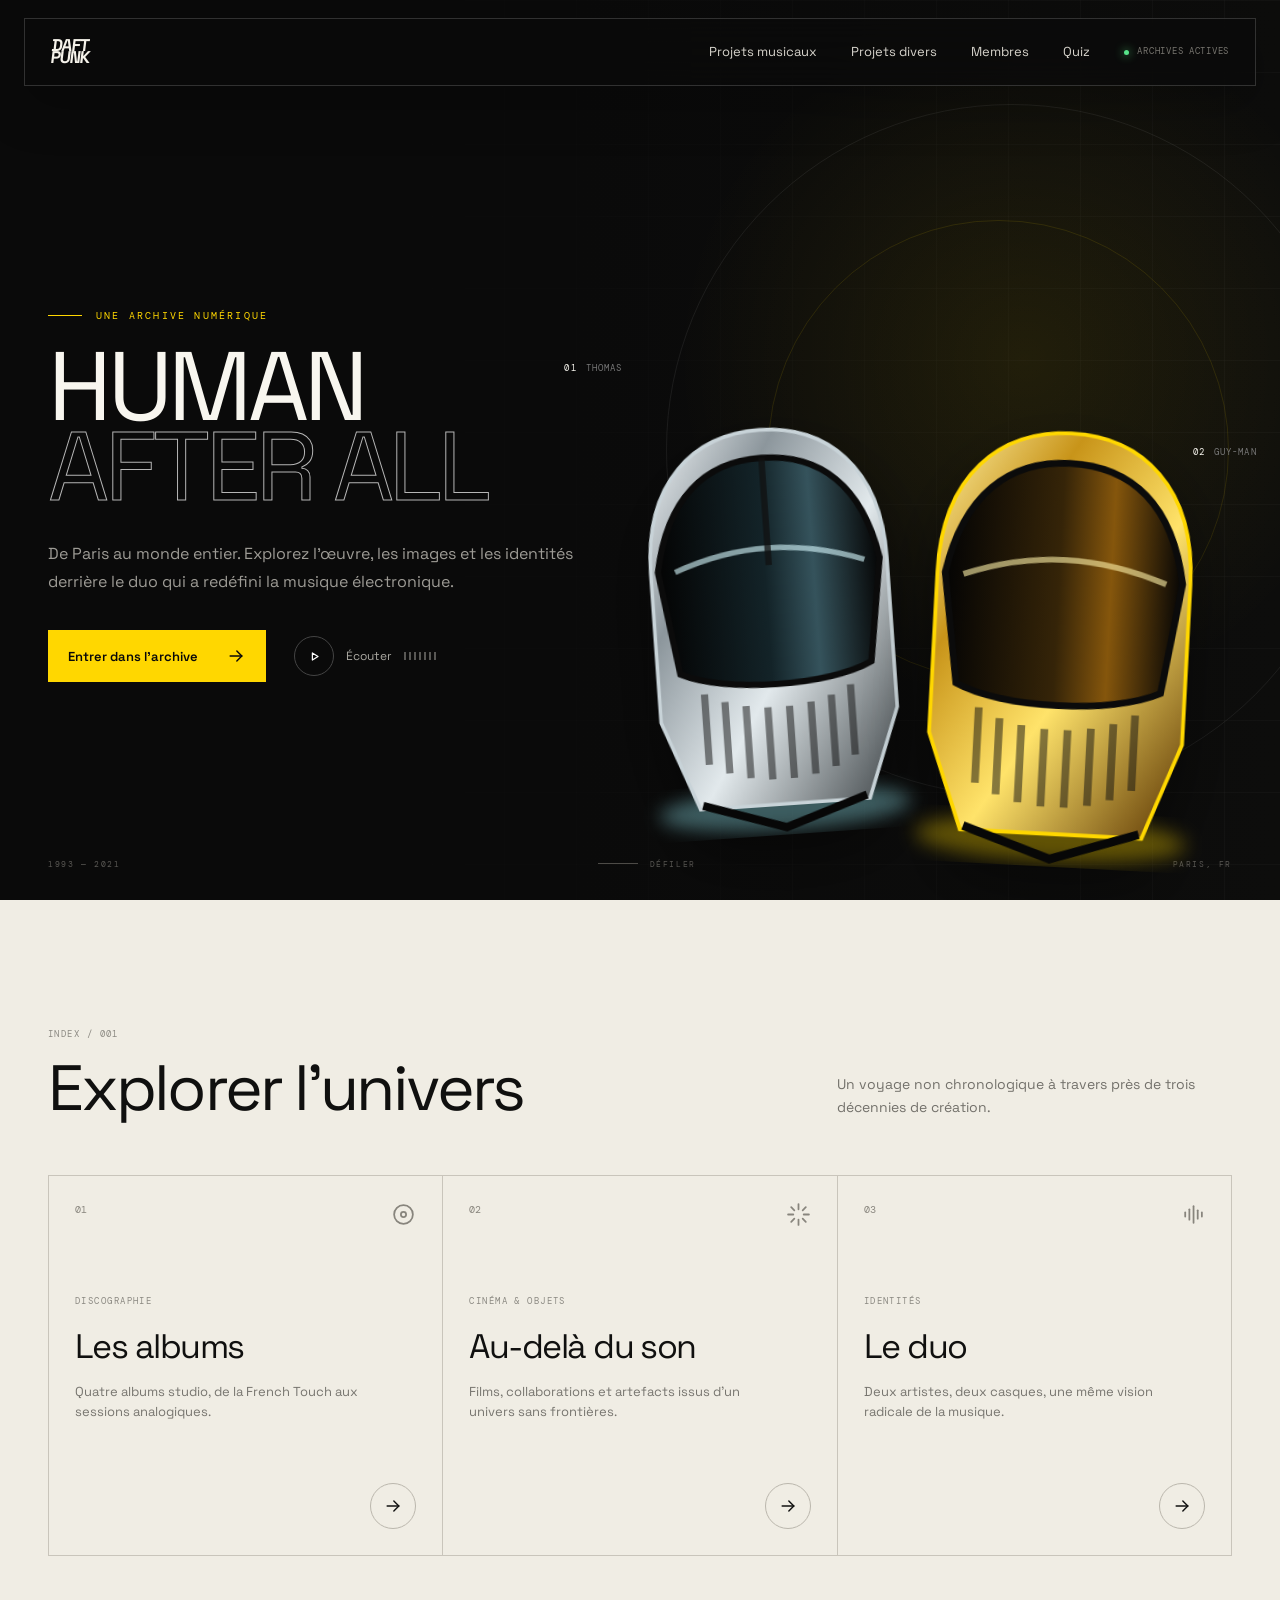
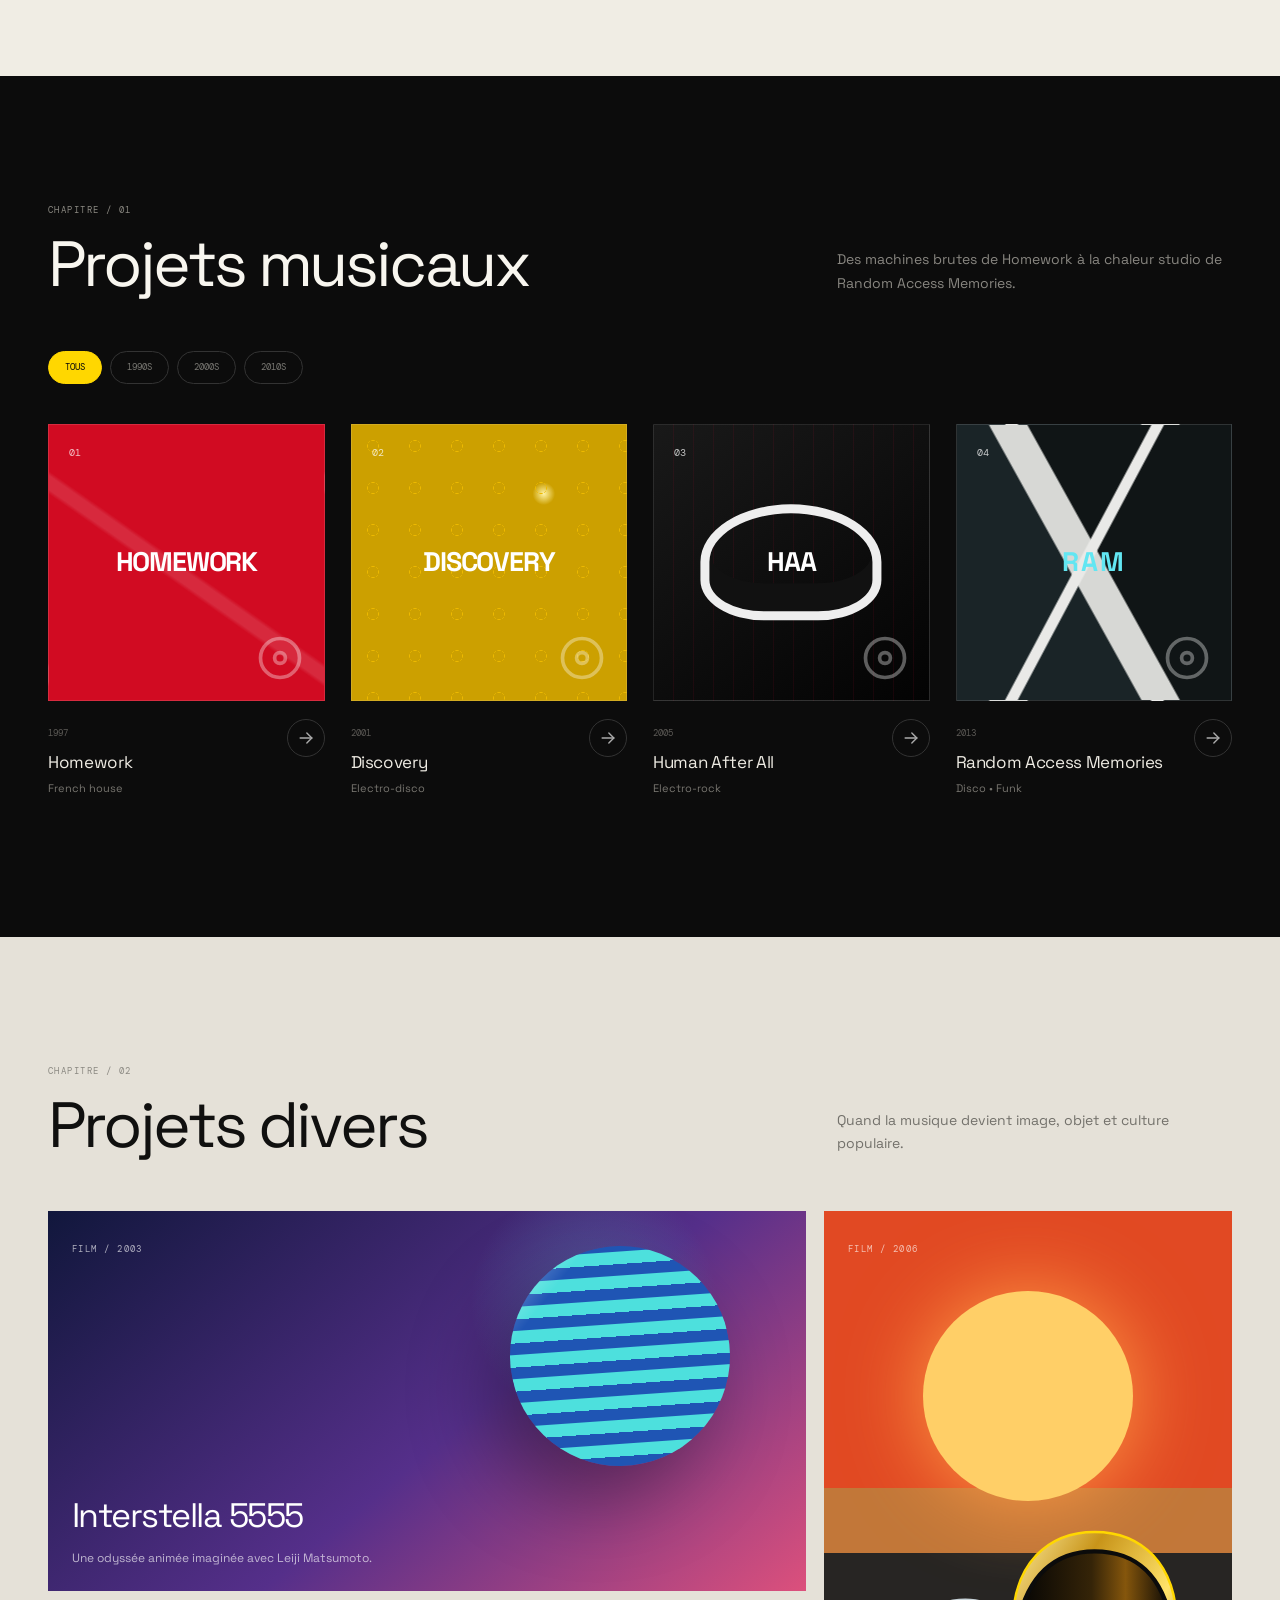
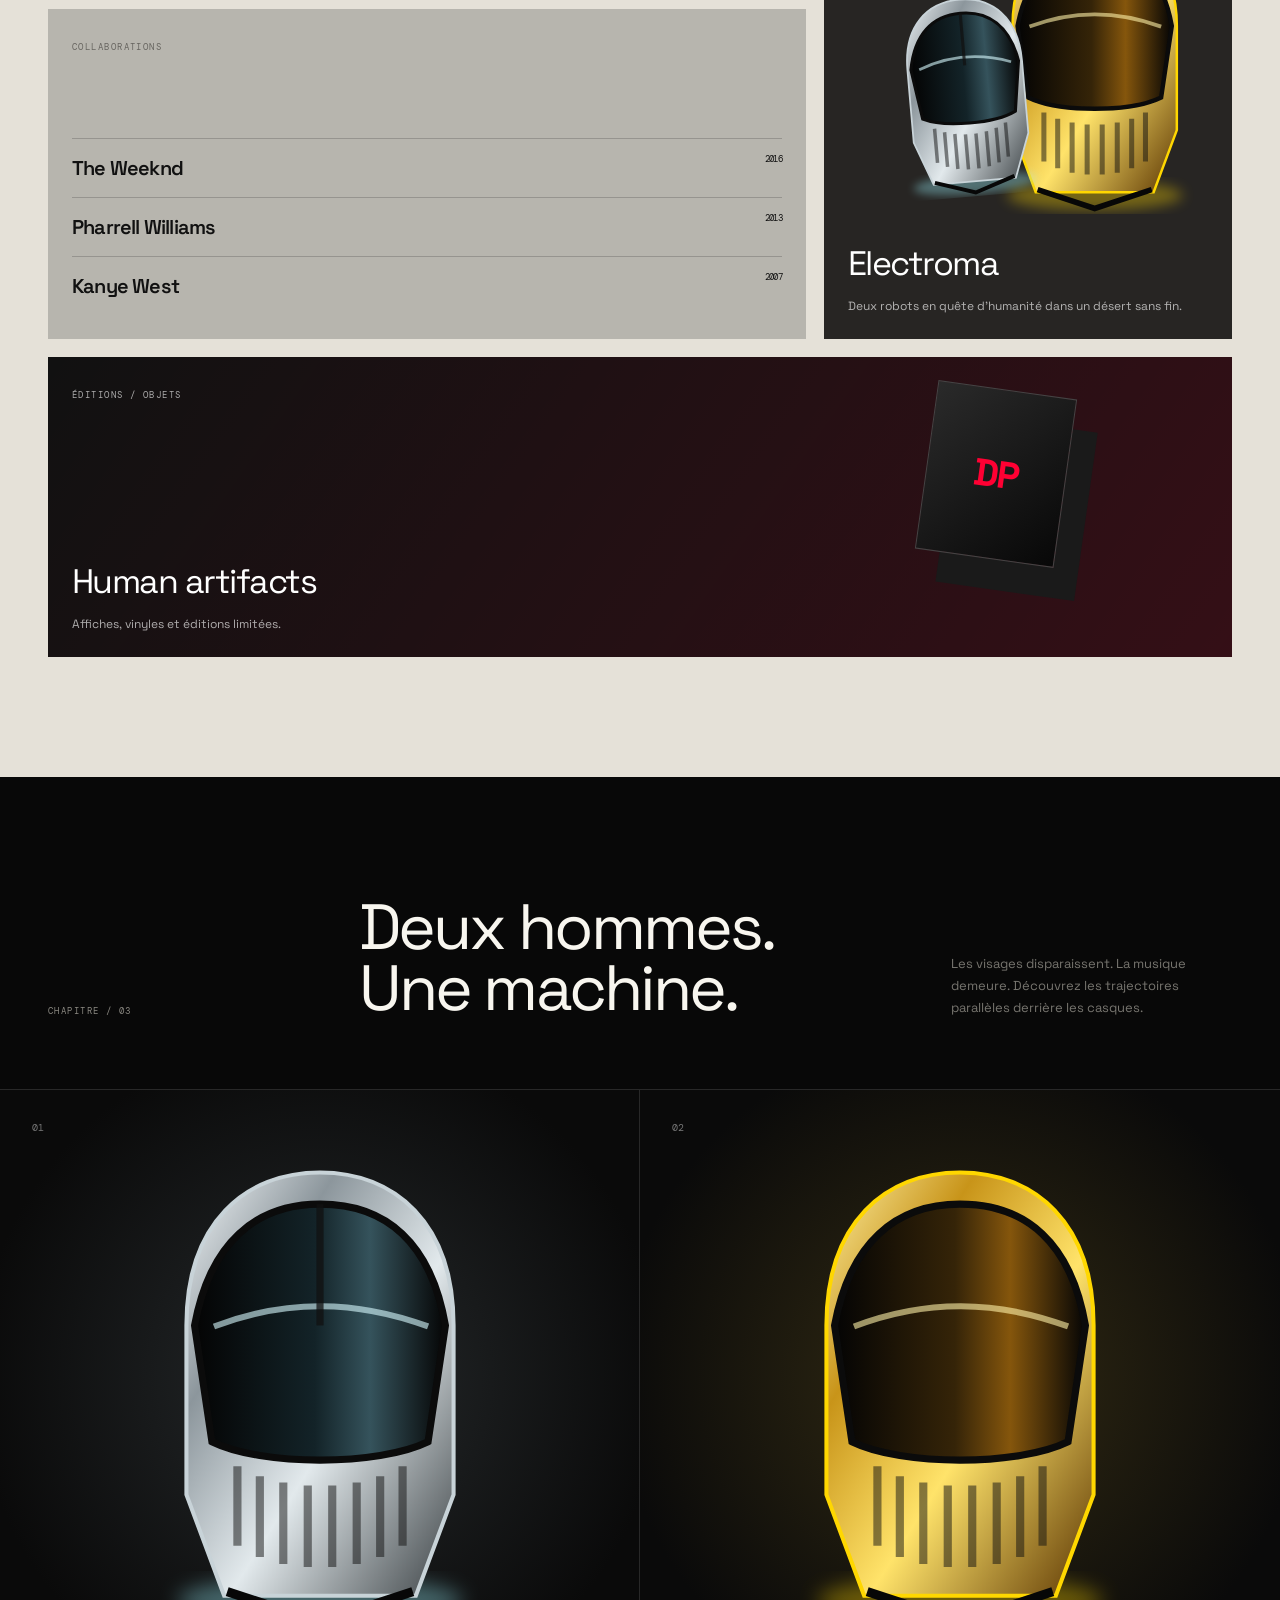
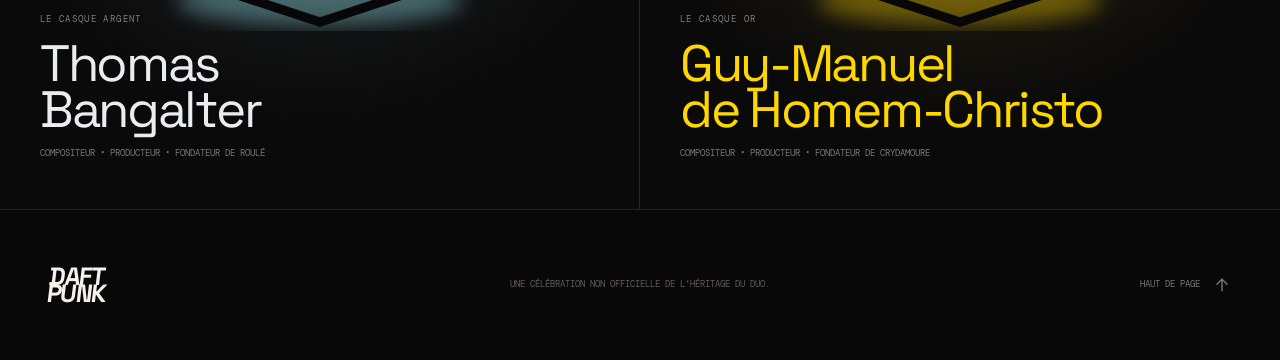
==== commit 82ac88de: "modif quiz" ====
--- a/index.html
+++ b/index.html
@@ -16,7 +16,7 @@
 <main id="contenu">
 <nav class="nav-shell" aria-label="Navigation principale">
   <a class="wordmark" href="#accueil" aria-label="Retour à l’accueil"><span>DAFT</span><span>PUNK</span></a>
-  <div class="nav-links" id="menu"><a href="projets-musicaux.html">Projets musicaux</a><a href="projets-divers.html">Projets divers</a><a href="projets-membres.html">Membres</a><a href="projets-quizz.html">Quizz</a><span class="nav-status"><i></i>Archives actives</span></div>
+  <div class="nav-links" id="menu"><a href="projets-musicaux.html">Projets musicaux</a><a href="projets-divers.html">Projets divers</a><a href="projets-membres.html">Membres</a><a href="projets-quiz.html">Quiz</a><span class="nav-status"><i></i>Archives actives</span></div>
   <button class="menu-button" type="button" aria-label="Ouvrir le menu" aria-expanded="false" aria-controls="menu"><svg aria-hidden="true" fill="none" height="20" viewBox="0 0 24 24" width="20"><g stroke="currentColor" stroke-linecap="round" stroke-linejoin="round" stroke-width="1.7"><path d="M4 7h16"/><path d="M4 12h16"/><path d="M4 17h16"/></g></svg></button>
 </nav>
 
--- a/css/style.css
+++ b/css/style.css
@@ -1605,7 +1605,18 @@
   overflow: hidden;
   min-height: 520px;
 }
-
+.side-project-visual.interstella-visual {
+  min-height: 0;
+  align-self: center;
+}
+
+.side-project-visual.interstella-visual .photo {
+  position: relative;
+  inset: auto;
+  width: 100%;
+  height: auto;
+  display: block;
+}
 .side-project-visual > span {
   position: absolute;
   z-index: 4;
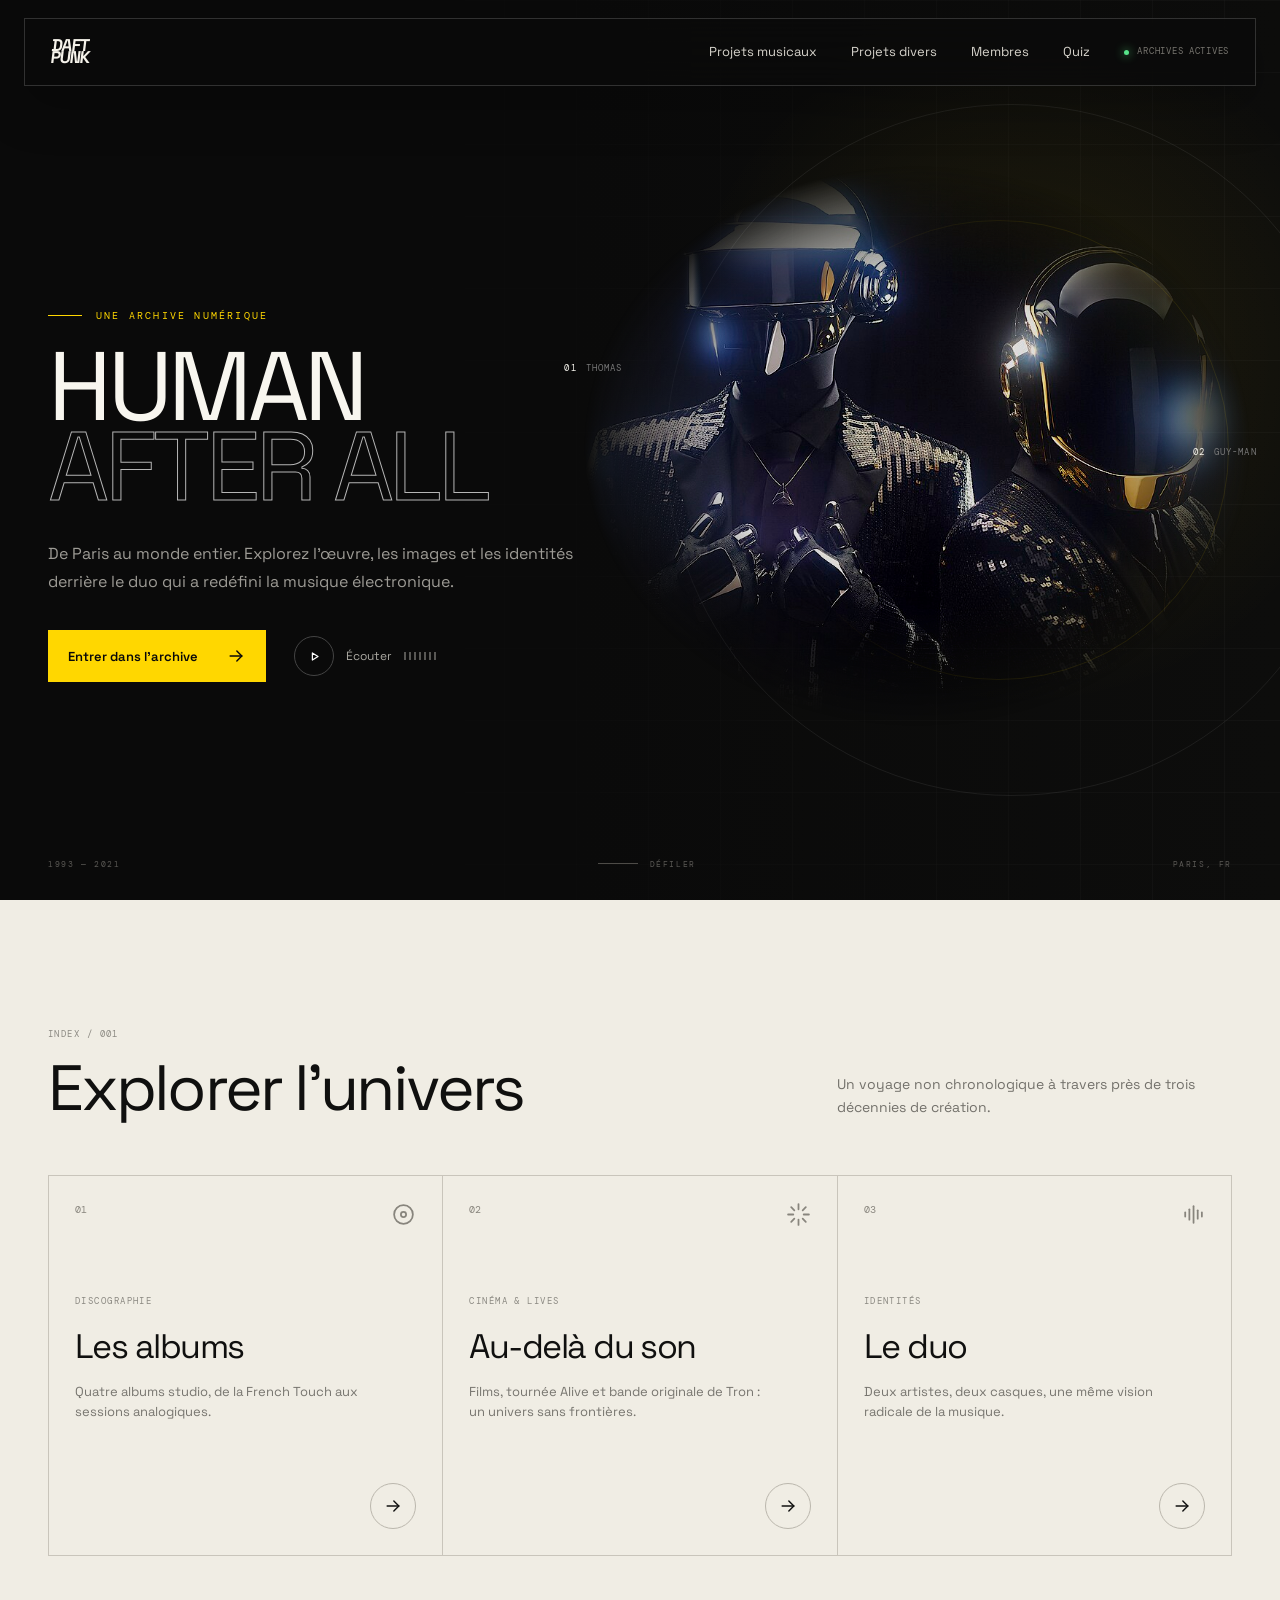
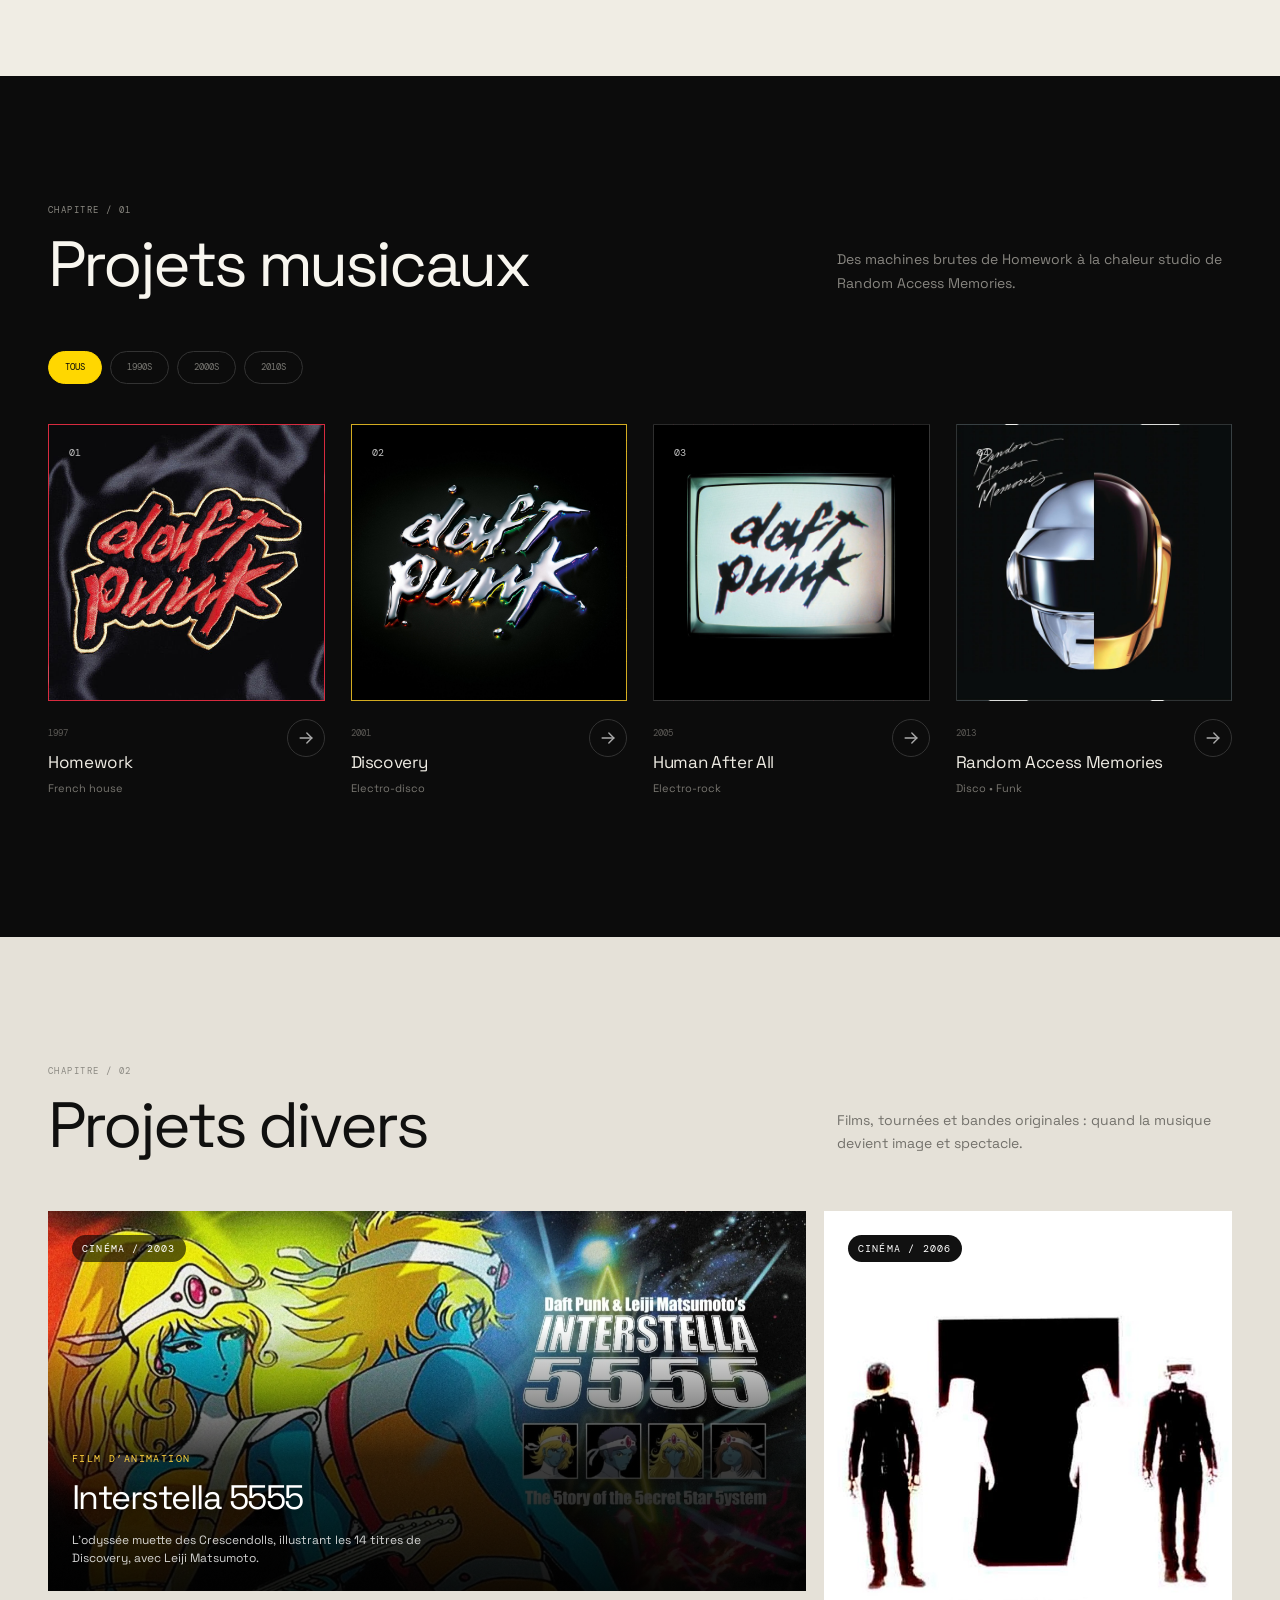
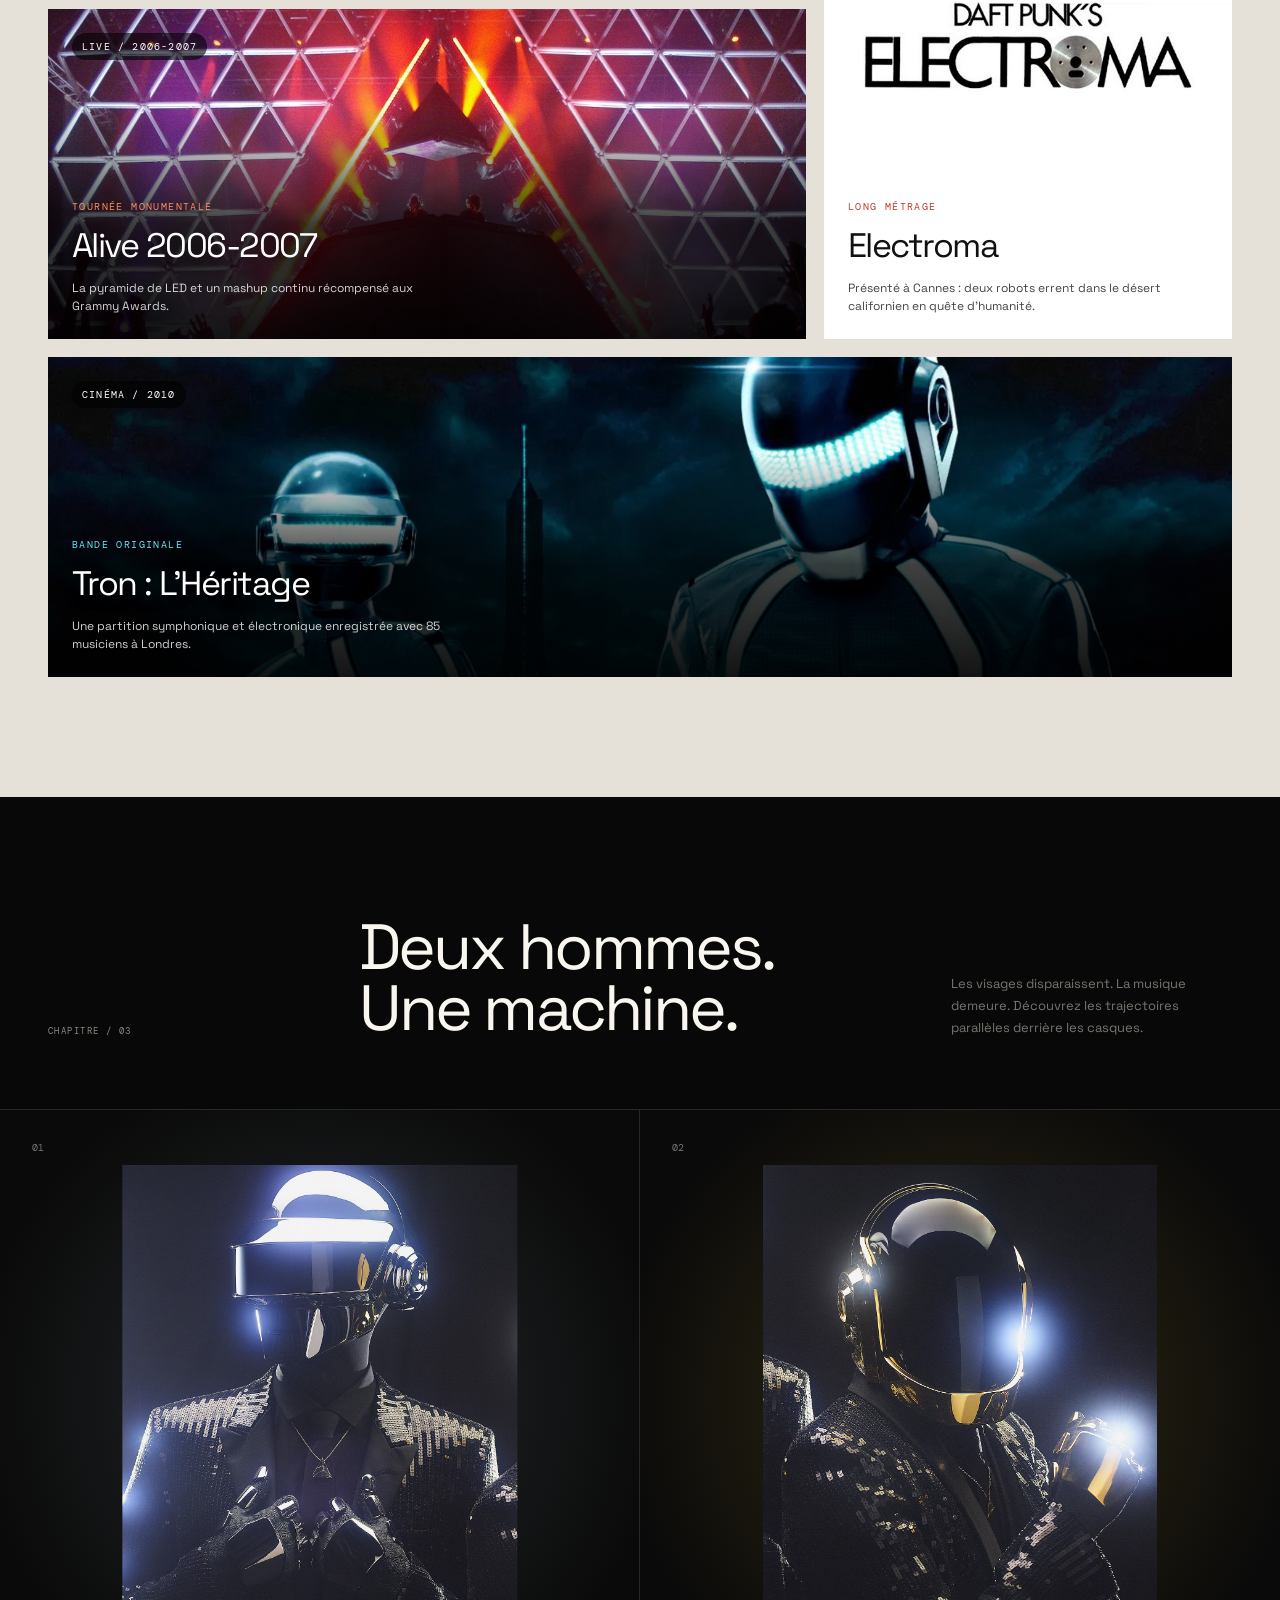
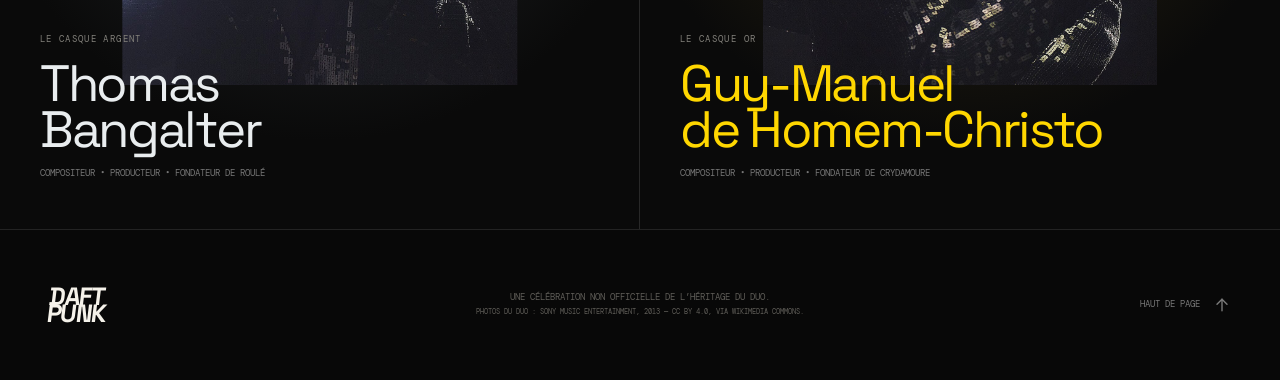
==== commit 8bd42c58: "Refonte total de la page index par rapport aux autres collaborateurs Image pertinent rajouter et ref" ====
--- a/index.html
+++ b/index.html
@@ -34,7 +34,7 @@
     </div>
   </div>
   <div class="hero-visual" role="img" aria-label="Les deux casques du duo">
-    <img class="photo photo-hero" src="images/duo.jpg" alt="Daft Punk, Thomas Bangalter et Guy-Manuel de Homem-Christo, casqués" loading="lazy" onload="this.parentElement.classList.add('has-photo')" onerror="this.remove()"><svg aria-label="Casque argenté stylisé" class="helmet hero-silver" role="img" viewBox="0 0 420 510"><defs><linearGradient id="h0-s" x1="0" x2="1" y1="0" y2="1"><stop offset="0" stop-color="#f4f8fa"/><stop offset=".28" stop-color="#8c969c"/><stop offset=".58" stop-color="#e2e9ec"/><stop offset="1" stop-color="#3c4245"/></linearGradient><linearGradient id="h0-v" x1="0" x2="1"><stop offset="0" stop-color="#040404"/><stop offset=".48" stop-color="#132328"/><stop offset=".7" stop-color="#35535c"/><stop offset="1" stop-color="#050505"/></linearGradient><filter id="h0-g"><feGaussianBlur stdDeviation="10"/></filter></defs><ellipse cx="210" cy="447" fill="#9cf5ff" filter="url(#h0-g)" opacity=".36" rx="140" ry="24"/><path d="M79 343V177C79 76 137 27 210 27s131 49 131 150v166l-37 99H116Z" fill="url(#h0-s)" stroke="#c8d3d8" stroke-width="4"/><path d="M87 177c15-81 60-119 123-119 65 0 109 38 123 119l-17 114c-49 24-163 24-212 0Z" fill="url(#h0-v)" stroke="#0b0b0b" stroke-width="7"/><path d="M106 178c71-27 139-26 210 0" fill="none" opacity=".6" stroke="#d8faff" stroke-width="6"/><path d="M129 315v78M151 325v79M174 331v80M198 334v80M222 334v80M246 331v80M269 325v79M291 315v78" fill="none" opacity=".5" stroke="#111" stroke-width="8"/><path d="m119 438 91 30 91-30" fill="none" stroke="#070707" stroke-width="9"/><path d="M210 58v119" fill="none" opacity=".75" stroke="#111" stroke-width="7"/></svg><svg aria-label="Casque doré stylisé" class="helmet hero-gold" role="img" viewBox="0 0 420 510"><defs><linearGradient id="h1-s" x1="0" x2="1" y1="0" y2="1"><stop offset="0" stop-color="#fff0a3"/><stop offset=".28" stop-color="#c89419"/><stop offset=".58" stop-color="#ffe36a"/><stop offset="1" stop-color="#5b3502"/></linearGradient><linearGradient id="h1-v" x1="0" x2="1"><stop offset="0" stop-color="#040404"/><stop offset=".48" stop-color="#352408"/><stop offset=".7" stop-color="#85560c"/><stop offset="1" stop-color="#050505"/></linearGradient><filter id="h1-g"><feGaussianBlur stdDeviation="10"/></filter></defs><ellipse cx="210" cy="447" fill="#ffd700" filter="url(#h1-g)" opacity=".36" rx="140" ry="24"/><path d="M79 343V177C79 76 137 27 210 27s131 49 131 150v166l-37 99H116Z" fill="url(#h1-s)" stroke="#ffd700" stroke-width="4"/><path d="M87 177c15-81 60-119 123-119 65 0 109 38 123 119l-17 114c-49 24-163 24-212 0Z" fill="url(#h1-v)" stroke="#0b0b0b" stroke-width="7"/><path d="M106 178c71-27 139-26 210 0" fill="none" opacity=".6" stroke="#fff2a8" stroke-width="6"/><path d="M129 315v78M151 325v79M174 331v80M198 334v80M222 334v80M246 331v80M269 325v79M291 315v78" fill="none" opacity=".5" stroke="#111" stroke-width="8"/><path d="m119 438 91 30 91-30" fill="none" stroke="#070707" stroke-width="9"/></svg>
+    <img class="photo photo-hero" src="img/duo.jpg" alt="Daft Punk, Thomas Bangalter et Guy-Manuel de Homem-Christo, casqués" onload="this.parentElement.classList.add('has-photo')" onerror="this.remove()"><svg aria-label="Casque argenté stylisé" class="helmet hero-silver" role="img" viewBox="0 0 420 510"><defs><linearGradient id="h0-s" x1="0" x2="1" y1="0" y2="1"><stop offset="0" stop-color="#f4f8fa"/><stop offset=".28" stop-color="#8c969c"/><stop offset=".58" stop-color="#e2e9ec"/><stop offset="1" stop-color="#3c4245"/></linearGradient><linearGradient id="h0-v" x1="0" x2="1"><stop offset="0" stop-color="#040404"/><stop offset=".48" stop-color="#132328"/><stop offset=".7" stop-color="#35535c"/><stop offset="1" stop-color="#050505"/></linearGradient><filter id="h0-g"><feGaussianBlur stdDeviation="10"/></filter></defs><ellipse cx="210" cy="447" fill="#9cf5ff" filter="url(#h0-g)" opacity=".36" rx="140" ry="24"/><path d="M79 343V177C79 76 137 27 210 27s131 49 131 150v166l-37 99H116Z" fill="url(#h0-s)" stroke="#c8d3d8" stroke-width="4"/><path d="M87 177c15-81 60-119 123-119 65 0 109 38 123 119l-17 114c-49 24-163 24-212 0Z" fill="url(#h0-v)" stroke="#0b0b0b" stroke-width="7"/><path d="M106 178c71-27 139-26 210 0" fill="none" opacity=".6" stroke="#d8faff" stroke-width="6"/><path d="M129 315v78M151 325v79M174 331v80M198 334v80M222 334v80M246 331v80M269 325v79M291 315v78" fill="none" opacity=".5" stroke="#111" stroke-width="8"/><path d="m119 438 91 30 91-30" fill="none" stroke="#070707" stroke-width="9"/><path d="M210 58v119" fill="none" opacity=".75" stroke="#111" stroke-width="7"/></svg><svg aria-label="Casque doré stylisé" class="helmet hero-gold" role="img" viewBox="0 0 420 510"><defs><linearGradient id="h1-s" x1="0" x2="1" y1="0" y2="1"><stop offset="0" stop-color="#fff0a3"/><stop offset=".28" stop-color="#c89419"/><stop offset=".58" stop-color="#ffe36a"/><stop offset="1" stop-color="#5b3502"/></linearGradient><linearGradient id="h1-v" x1="0" x2="1"><stop offset="0" stop-color="#040404"/><stop offset=".48" stop-color="#352408"/><stop offset=".7" stop-color="#85560c"/><stop offset="1" stop-color="#050505"/></linearGradient><filter id="h1-g"><feGaussianBlur stdDeviation="10"/></filter></defs><ellipse cx="210" cy="447" fill="#ffd700" filter="url(#h1-g)" opacity=".36" rx="140" ry="24"/><path d="M79 343V177C79 76 137 27 210 27s131 49 131 150v166l-37 99H116Z" fill="url(#h1-s)" stroke="#ffd700" stroke-width="4"/><path d="M87 177c15-81 60-119 123-119 65 0 109 38 123 119l-17 114c-49 24-163 24-212 0Z" fill="url(#h1-v)" stroke="#0b0b0b" stroke-width="7"/><path d="M106 178c71-27 139-26 210 0" fill="none" opacity=".6" stroke="#fff2a8" stroke-width="6"/><path d="M129 315v78M151 325v79M174 331v80M198 334v80M222 334v80M246 331v80M269 325v79M291 315v78" fill="none" opacity=".5" stroke="#111" stroke-width="8"/><path d="m119 438 91 30 91-30" fill="none" stroke="#070707" stroke-width="9"/></svg>
     <div class="visual-label visual-label-left"><span>01</span> Thomas</div>
     <div class="visual-label visual-label-right"><span>02</span> Guy-Man</div>
   </div>
@@ -54,7 +54,7 @@
     </a>
     <a class="preview-card" href="projets-divers.html">
       <div class="preview-top"><span>02</span><svg aria-hidden="true" fill="none" height="25" viewBox="0 0 24 24" width="25"><g stroke="currentColor" stroke-linecap="round" stroke-linejoin="round" stroke-width="1.7"><path d="M12 2v5"/><path d="M12 17v5"/><path d="M2 12h5"/><path d="M17 12h5"/><path d="m5 5 3 3"/><path d="m16 16 3 3"/><path d="m19 5-3 3"/><path d="m8 16-3 3"/></g></svg></div>
-      <div><span class="card-eyebrow">Cinéma &amp; objets</span><h3>Au-delà du son</h3><p>Films, collaborations et artefacts issus d’un univers sans frontières.</p></div>
+      <div><span class="card-eyebrow">Cinéma &amp; lives</span><h3>Au-delà du son</h3><p>Films, tournée Alive et bande originale de Tron : un univers sans frontières.</p></div>
       <span class="round-arrow"><svg aria-hidden="true" fill="none" height="20" viewBox="0 0 24 24" width="20"><g stroke="currentColor" stroke-linecap="round" stroke-linejoin="round" stroke-width="1.7"><path d="M5 12h14"/><path d="m13 6 6 6-6 6"/></g></svg></span>
     </a>
     <a class="preview-card" href="membres.html">
@@ -77,7 +77,7 @@
   <div class="album-grid">
       <article class="album-card" data-year="1997">
         <button class="album-art album-red" type="button" data-album="0" aria-label="Voir la tracklist de Homework">
-          <img class="photo " src="images/homework.jpg" alt="Pochette de l’album Homework" loading="lazy" onload="this.parentElement.classList.add('has-photo')" onerror="this.remove()"><span class="album-number">01</span>
+          <img class="photo " src="img/Homework.jpg" alt="Pochette de l’album Homework" loading="lazy" onload="this.parentElement.classList.add('has-photo')" onerror="this.remove()"><span class="album-number">01</span>
           <span class="album-art-title">Homework</span>
           <span class="album-disc"><svg aria-hidden="true" fill="none" height="52" viewBox="0 0 24 24" width="52"><g stroke="currentColor" stroke-linecap="round" stroke-linejoin="round" stroke-width="1.7"><circle cx="12" cy="12" r="9"/><circle cx="12" cy="12" r="2.5"/></g></svg></span>
         </button>
@@ -88,7 +88,7 @@
       </article>
       <article class="album-card" data-year="2001">
         <button class="album-art album-gold" type="button" data-album="1" aria-label="Voir la tracklist de Discovery">
-          <img class="photo " src="images/discovery.jpg" alt="Pochette de l’album Discovery" loading="lazy" onload="this.parentElement.classList.add('has-photo')" onerror="this.remove()"><span class="album-number">02</span>
+          <img class="photo " src="img/Discovery.jpg" alt="Pochette de l’album Discovery" loading="lazy" onload="this.parentElement.classList.add('has-photo')" onerror="this.remove()"><span class="album-number">02</span>
           <span class="album-art-title">Discovery</span>
           <span class="album-disc"><svg aria-hidden="true" fill="none" height="52" viewBox="0 0 24 24" width="52"><g stroke="currentColor" stroke-linecap="round" stroke-linejoin="round" stroke-width="1.7"><circle cx="12" cy="12" r="9"/><circle cx="12" cy="12" r="2.5"/></g></svg></span>
         </button>
@@ -99,7 +99,7 @@
       </article>
       <article class="album-card" data-year="2005">
         <button class="album-art album-black" type="button" data-album="2" aria-label="Voir la tracklist de Human After All">
-          <img class="photo " src="images/human-after-all.jpg" alt="Pochette de l’album Human After All" loading="lazy" onload="this.parentElement.classList.add('has-photo')" onerror="this.remove()"><span class="album-number">03</span>
+          <img class="photo " src="img/Human_After_All.jpg" alt="Pochette de l’album Human After All" loading="lazy" onload="this.parentElement.classList.add('has-photo')" onerror="this.remove()"><span class="album-number">03</span>
           <span class="album-art-title">HAA</span>
           <span class="album-disc"><svg aria-hidden="true" fill="none" height="52" viewBox="0 0 24 24" width="52"><g stroke="currentColor" stroke-linecap="round" stroke-linejoin="round" stroke-width="1.7"><circle cx="12" cy="12" r="9"/><circle cx="12" cy="12" r="2.5"/></g></svg></span>
         </button>
@@ -110,7 +110,7 @@
       </article>
       <article class="album-card" data-year="2013">
         <button class="album-art album-cyan" type="button" data-album="3" aria-label="Voir la tracklist de Random Access Memories">
-          <img class="photo " src="images/ram.jpg" alt="Pochette de l’album Random Access Memories" loading="lazy" onload="this.parentElement.classList.add('has-photo')" onerror="this.remove()"><span class="album-number">04</span>
+          <img class="photo " src="img/Random_Access_Memories.jpg" alt="Pochette de l’album Random Access Memories" loading="lazy" onload="this.parentElement.classList.add('has-photo')" onerror="this.remove()"><span class="album-number">04</span>
           <span class="album-art-title">RAM</span>
           <span class="album-disc"><svg aria-hidden="true" fill="none" height="52" viewBox="0 0 24 24" width="52"><g stroke="currentColor" stroke-linecap="round" stroke-linejoin="round" stroke-width="1.7"><circle cx="12" cy="12" r="9"/><circle cx="12" cy="12" r="2.5"/></g></svg></span>
         </button>
@@ -125,26 +125,25 @@
 <section class="side-section" id="divers">
   <div class="section-heading">
     <div><span class="section-index">CHAPITRE / 02</span><h2>Projets divers</h2></div>
-    <p>Quand la musique devient image, objet et culture populaire.</p>
+    <p>Films, tournées et bandes originales : quand la musique devient image et spectacle.</p>
   </div>
   <div class="masonry">
-    <article class="feature-tile interstella">
-      <img class="photo " src="images/interstella.jpg" alt="Image du film Interstella 5555" loading="lazy" onload="this.parentElement.classList.add('has-photo')" onerror="this.remove()"><span class="tile-index">FILM / 2003</span><div class="planet"></div>
-      <div class="tile-content"><h3>Interstella 5555</h3><p>Une odyssée animée imaginée avec Leiji Matsumoto.</p></div>
-    </article>
-    <article class="feature-tile electroma">
-      <img class="photo " src="images/electroma.jpg" alt="Image du film Electroma" loading="lazy" onload="this.parentElement.classList.add('has-photo')" onerror="this.remove()"><span class="tile-index">FILM / 2006</span><div class="sun"></div>
-      <div class="walking-robots"><svg aria-label="Casque argenté stylisé" class="helmet " role="img" viewBox="0 0 420 510"><defs><linearGradient id="h2-s" x1="0" x2="1" y1="0" y2="1"><stop offset="0" stop-color="#f4f8fa"/><stop offset=".28" stop-color="#8c969c"/><stop offset=".58" stop-color="#e2e9ec"/><stop offset="1" stop-color="#3c4245"/></linearGradient><linearGradient id="h2-v" x1="0" x2="1"><stop offset="0" stop-color="#040404"/><stop offset=".48" stop-color="#132328"/><stop offset=".7" stop-color="#35535c"/><stop offset="1" stop-color="#050505"/></linearGradient><filter id="h2-g"><feGaussianBlur stdDeviation="10"/></filter></defs><ellipse cx="210" cy="447" fill="#9cf5ff" filter="url(#h2-g)" opacity=".36" rx="140" ry="24"/><path d="M79 343V177C79 76 137 27 210 27s131 49 131 150v166l-37 99H116Z" fill="url(#h2-s)" stroke="#c8d3d8" stroke-width="4"/><path d="M87 177c15-81 60-119 123-119 65 0 109 38 123 119l-17 114c-49 24-163 24-212 0Z" fill="url(#h2-v)" stroke="#0b0b0b" stroke-width="7"/><path d="M106 178c71-27 139-26 210 0" fill="none" opacity=".6" stroke="#d8faff" stroke-width="6"/><path d="M129 315v78M151 325v79M174 331v80M198 334v80M222 334v80M246 331v80M269 325v79M291 315v78" fill="none" opacity=".5" stroke="#111" stroke-width="8"/><path d="m119 438 91 30 91-30" fill="none" stroke="#070707" stroke-width="9"/><path d="M210 58v119" fill="none" opacity=".75" stroke="#111" stroke-width="7"/></svg><svg aria-label="Casque doré stylisé" class="helmet " role="img" viewBox="0 0 420 510"><defs><linearGradient id="h3-s" x1="0" x2="1" y1="0" y2="1"><stop offset="0" stop-color="#fff0a3"/><stop offset=".28" stop-color="#c89419"/><stop offset=".58" stop-color="#ffe36a"/><stop offset="1" stop-color="#5b3502"/></linearGradient><linearGradient id="h3-v" x1="0" x2="1"><stop offset="0" stop-color="#040404"/><stop offset=".48" stop-color="#352408"/><stop offset=".7" stop-color="#85560c"/><stop offset="1" stop-color="#050505"/></linearGradient><filter id="h3-g"><feGaussianBlur stdDeviation="10"/></filter></defs><ellipse cx="210" cy="447" fill="#ffd700" filter="url(#h3-g)" opacity=".36" rx="140" ry="24"/><path d="M79 343V177C79 76 137 27 210 27s131 49 131 150v166l-37 99H116Z" fill="url(#h3-s)" stroke="#ffd700" stroke-width="4"/><path d="M87 177c15-81 60-119 123-119 65 0 109 38 123 119l-17 114c-49 24-163 24-212 0Z" fill="url(#h3-v)" stroke="#0b0b0b" stroke-width="7"/><path d="M106 178c71-27 139-26 210 0" fill="none" opacity=".6" stroke="#fff2a8" stroke-width="6"/><path d="M129 315v78M151 325v79M174 331v80M198 334v80M222 334v80M246 331v80M269 325v79M291 315v78" fill="none" opacity=".5" stroke="#111" stroke-width="8"/><path d="m119 438 91 30 91-30" fill="none" stroke="#070707" stroke-width="9"/></svg></div>
-      <div class="tile-content"><h3>Electroma</h3><p>Deux robots en quête d’humanité dans un désert sans fin.</p></div>
-    </article>
-    <article class="feature-tile collab">
-      <span class="tile-index">COLLABORATIONS</span>
-      <div class="collab-list"><span>The Weeknd <i>2016</i></span><span>Pharrell Williams <i>2013</i></span><span>Kanye West <i>2007</i></span></div>
-    </article>
-    <article class="feature-tile merch">
-      <span class="tile-index">ÉDITIONS / OBJETS</span><div class="merch-object"><span>DP</span></div>
-      <div class="tile-content"><h3>Human artifacts</h3><p>Affiches, vinyles et éditions limitées.</p></div>
-    </article>
+    <a class="feature-tile interstella" href="projets-divers.html">
+      <img class="photo" src="img/Interstella-5555.png" alt="Affiche du film Interstella 5555" loading="lazy" onload="this.parentElement.classList.add('has-photo')" onerror="this.remove()"><span class="tile-index">CINÉMA / 2003</span>
+      <div class="tile-content"><span class="tile-kicker">Film d’animation</span><h3>Interstella 5555</h3><p>L’odyssée muette des Crescendolls, illustrant les 14 titres de Discovery, avec Leiji Matsumoto.</p></div>
+    </a>
+    <a class="feature-tile electroma" href="projets-divers.html">
+      <img class="photo" src="img/electroma.png" alt="Affiche du film Daft Punk’s Electroma" loading="lazy" onload="this.parentElement.classList.add('has-photo')" onerror="this.remove()"><span class="tile-index">CINÉMA / 2006</span>
+      <div class="tile-content"><span class="tile-kicker">Long métrage</span><h3>Electroma</h3><p>Présenté à Cannes : deux robots errent dans le désert californien en quête d’humanité.</p></div>
+    </a>
+    <a class="feature-tile alive" href="projets-divers.html">
+      <img class="photo" src="img/alive.png" alt="La pyramide lumineuse de la tournée Alive 2007" loading="lazy" onload="this.parentElement.classList.add('has-photo')" onerror="this.remove()"><span class="tile-index">LIVE / 2006-2007</span>
+      <div class="tile-content"><span class="tile-kicker">Tournée monumentale</span><h3>Alive 2006-2007</h3><p>La pyramide de LED et un mashup continu récompensé aux Grammy Awards.</p></div>
+    </a>
+    <a class="feature-tile tron" href="projets-divers.html">
+      <img class="photo" src="img/tron.png" alt="Pochette de la bande originale de Tron : L’Héritage" loading="lazy" onload="this.parentElement.classList.add('has-photo')" onerror="this.remove()"><span class="tile-index">CINÉMA / 2010</span>
+      <div class="tile-content"><span class="tile-kicker">Bande originale</span><h3>Tron : L’Héritage</h3><p>Une partition symphonique et électronique enregistrée avec 85 musiciens à Londres.</p></div>
+    </a>
   </div>
 </section>
 
@@ -156,11 +155,11 @@
   </div>
   <div class="member-split">
     <article class="member member-silver">
-      <span class="member-number">01</span><img class="photo photo-portrait" src="images/thomas.jpg" alt="Thomas Bangalter, casque argent" loading="lazy" onload="this.parentElement.classList.add('has-photo')" onerror="this.remove()"><svg aria-label="Casque argenté stylisé" class="helmet " role="img" viewBox="0 0 420 510"><defs><linearGradient id="h4-s" x1="0" x2="1" y1="0" y2="1"><stop offset="0" stop-color="#f4f8fa"/><stop offset=".28" stop-color="#8c969c"/><stop offset=".58" stop-color="#e2e9ec"/><stop offset="1" stop-color="#3c4245"/></linearGradient><linearGradient id="h4-v" x1="0" x2="1"><stop offset="0" stop-color="#040404"/><stop offset=".48" stop-color="#132328"/><stop offset=".7" stop-color="#35535c"/><stop offset="1" stop-color="#050505"/></linearGradient><filter id="h4-g"><feGaussianBlur stdDeviation="10"/></filter></defs><ellipse cx="210" cy="447" fill="#9cf5ff" filter="url(#h4-g)" opacity=".36" rx="140" ry="24"/><path d="M79 343V177C79 76 137 27 210 27s131 49 131 150v166l-37 99H116Z" fill="url(#h4-s)" stroke="#c8d3d8" stroke-width="4"/><path d="M87 177c15-81 60-119 123-119 65 0 109 38 123 119l-17 114c-49 24-163 24-212 0Z" fill="url(#h4-v)" stroke="#0b0b0b" stroke-width="7"/><path d="M106 178c71-27 139-26 210 0" fill="none" opacity=".6" stroke="#d8faff" stroke-width="6"/><path d="M129 315v78M151 325v79M174 331v80M198 334v80M222 334v80M246 331v80M269 325v79M291 315v78" fill="none" opacity=".5" stroke="#111" stroke-width="8"/><path d="m119 438 91 30 91-30" fill="none" stroke="#070707" stroke-width="9"/><path d="M210 58v119" fill="none" opacity=".75" stroke="#111" stroke-width="7"/></svg>
+      <span class="member-number">01</span><img class="photo photo-portrait" src="img/thomas.jpg" alt="Thomas Bangalter, casque argent" loading="lazy" onload="this.parentElement.classList.add('has-photo')" onerror="this.remove()"><svg aria-label="Casque argenté stylisé" class="helmet " role="img" viewBox="0 0 420 510"><defs><linearGradient id="h4-s" x1="0" x2="1" y1="0" y2="1"><stop offset="0" stop-color="#f4f8fa"/><stop offset=".28" stop-color="#8c969c"/><stop offset=".58" stop-color="#e2e9ec"/><stop offset="1" stop-color="#3c4245"/></linearGradient><linearGradient id="h4-v" x1="0" x2="1"><stop offset="0" stop-color="#040404"/><stop offset=".48" stop-color="#132328"/><stop offset=".7" stop-color="#35535c"/><stop offset="1" stop-color="#050505"/></linearGradient><filter id="h4-g"><feGaussianBlur stdDeviation="10"/></filter></defs><ellipse cx="210" cy="447" fill="#9cf5ff" filter="url(#h4-g)" opacity=".36" rx="140" ry="24"/><path d="M79 343V177C79 76 137 27 210 27s131 49 131 150v166l-37 99H116Z" fill="url(#h4-s)" stroke="#c8d3d8" stroke-width="4"/><path d="M87 177c15-81 60-119 123-119 65 0 109 38 123 119l-17 114c-49 24-163 24-212 0Z" fill="url(#h4-v)" stroke="#0b0b0b" stroke-width="7"/><path d="M106 178c71-27 139-26 210 0" fill="none" opacity=".6" stroke="#d8faff" stroke-width="6"/><path d="M129 315v78M151 325v79M174 331v80M198 334v80M222 334v80M246 331v80M269 325v79M291 315v78" fill="none" opacity=".5" stroke="#111" stroke-width="8"/><path d="m119 438 91 30 91-30" fill="none" stroke="#070707" stroke-width="9"/><path d="M210 58v119" fill="none" opacity=".75" stroke="#111" stroke-width="7"/></svg>
       <div class="member-copy"><span>Le casque argent</span><h3>Thomas<br>Bangalter</h3><p>Compositeur • Producteur • Fondateur de Roulé</p></div>
     </article>
     <article class="member member-gold">
-      <span class="member-number">02</span><img class="photo photo-portrait" src="images/guyman.jpg" alt="Guy-Manuel de Homem-Christo, casque or" loading="lazy" onload="this.parentElement.classList.add('has-photo')" onerror="this.remove()"><svg aria-label="Casque doré stylisé" class="helmet " role="img" viewBox="0 0 420 510"><defs><linearGradient id="h5-s" x1="0" x2="1" y1="0" y2="1"><stop offset="0" stop-color="#fff0a3"/><stop offset=".28" stop-color="#c89419"/><stop offset=".58" stop-color="#ffe36a"/><stop offset="1" stop-color="#5b3502"/></linearGradient><linearGradient id="h5-v" x1="0" x2="1"><stop offset="0" stop-color="#040404"/><stop offset=".48" stop-color="#352408"/><stop offset=".7" stop-color="#85560c"/><stop offset="1" stop-color="#050505"/></linearGradient><filter id="h5-g"><feGaussianBlur stdDeviation="10"/></filter></defs><ellipse cx="210" cy="447" fill="#ffd700" filter="url(#h5-g)" opacity=".36" rx="140" ry="24"/><path d="M79 343V177C79 76 137 27 210 27s131 49 131 150v166l-37 99H116Z" fill="url(#h5-s)" stroke="#ffd700" stroke-width="4"/><path d="M87 177c15-81 60-119 123-119 65 0 109 38 123 119l-17 114c-49 24-163 24-212 0Z" fill="url(#h5-v)" stroke="#0b0b0b" stroke-width="7"/><path d="M106 178c71-27 139-26 210 0" fill="none" opacity=".6" stroke="#fff2a8" stroke-width="6"/><path d="M129 315v78M151 325v79M174 331v80M198 334v80M222 334v80M246 331v80M269 325v79M291 315v78" fill="none" opacity=".5" stroke="#111" stroke-width="8"/><path d="m119 438 91 30 91-30" fill="none" stroke="#070707" stroke-width="9"/></svg>
+      <span class="member-number">02</span><img class="photo photo-portrait" src="img/guyman.jpg" alt="Guy-Manuel de Homem-Christo, casque or" loading="lazy" onload="this.parentElement.classList.add('has-photo')" onerror="this.remove()"><svg aria-label="Casque doré stylisé" class="helmet " role="img" viewBox="0 0 420 510"><defs><linearGradient id="h5-s" x1="0" x2="1" y1="0" y2="1"><stop offset="0" stop-color="#fff0a3"/><stop offset=".28" stop-color="#c89419"/><stop offset=".58" stop-color="#ffe36a"/><stop offset="1" stop-color="#5b3502"/></linearGradient><linearGradient id="h5-v" x1="0" x2="1"><stop offset="0" stop-color="#040404"/><stop offset=".48" stop-color="#352408"/><stop offset=".7" stop-color="#85560c"/><stop offset="1" stop-color="#050505"/></linearGradient><filter id="h5-g"><feGaussianBlur stdDeviation="10"/></filter></defs><ellipse cx="210" cy="447" fill="#ffd700" filter="url(#h5-g)" opacity=".36" rx="140" ry="24"/><path d="M79 343V177C79 76 137 27 210 27s131 49 131 150v166l-37 99H116Z" fill="url(#h5-s)" stroke="#ffd700" stroke-width="4"/><path d="M87 177c15-81 60-119 123-119 65 0 109 38 123 119l-17 114c-49 24-163 24-212 0Z" fill="url(#h5-v)" stroke="#0b0b0b" stroke-width="7"/><path d="M106 178c71-27 139-26 210 0" fill="none" opacity=".6" stroke="#fff2a8" stroke-width="6"/><path d="M129 315v78M151 325v79M174 331v80M198 334v80M222 334v80M246 331v80M269 325v79M291 315v78" fill="none" opacity=".5" stroke="#111" stroke-width="8"/><path d="m119 438 91 30 91-30" fill="none" stroke="#070707" stroke-width="9"/></svg>
       <div class="member-copy"><span>Le casque or</span><h3>Guy-Manuel<br>de Homem-Christo</h3><p>Compositeur • Producteur • Fondateur de Crydamoure</p></div>
     </article>
   </div>
@@ -168,7 +167,7 @@
 
 <footer>
   <a class="wordmark footer-mark" href="#accueil" aria-label="Retour à l’accueil"><span>DAFT</span><span>PUNK</span></a>
-  <p>Une célébration non officielle de l’héritage du duo.</p>
+  <p>Une célébration non officielle de l’héritage du duo.<br><small>Photos du duo : Sony Music Entertainment, 2013 — <a href="https://creativecommons.org/licenses/by/4.0/deed.fr">CC BY 4.0</a>, via Wikimedia Commons.</small></p>
   <a class="back-top" href="#top">Haut de page <svg aria-hidden="true" fill="none" height="20" viewBox="0 0 24 24" width="20"><g stroke="currentColor" stroke-linecap="round" stroke-linejoin="round" stroke-width="1.7"><path d="M5 12h14"/><path d="m13 6 6 6-6 6"/></g></svg></a>
 </footer>
 </main>
--- a/css/style.css
+++ b/css/style.css
@@ -2010,10 +2010,15 @@
   object-fit: cover;
 }
 
+/* Photo du duo fondue dans le fond noir du header :
+   on assombrit légèrement le fond gris de la photo puis on efface
+   les bords avec un masque en dégradé (aucun rectangle visible). */
 .photo-hero {
-  object-fit: contain;
-  object-position: bottom;
-  filter: drop-shadow(0 30px 30px rgba(0, 0, 0, 0.45));
+  object-fit: cover;
+  object-position: center top;
+  filter: brightness(0.85) contrast(1.15);
+  -webkit-mask-image: radial-gradient(closest-side ellipse at 50% 40%, #000 58%, transparent 100%);
+  mask-image: radial-gradient(closest-side ellipse at 50% 40%, #000 58%, transparent 100%);
 }
 
 .photo-portrait {
@@ -2063,8 +2068,107 @@
 /* ---------- Corrections de mise en page ---------- */
 .album-art-title { font-size: clamp(18px, 2.1vw, 34px); }
 .album-art.album-black::before { top: 50%; left: 50%; transform: translate(-50%, -50%); }
-.masonry { grid-template-rows: 380px 330px 300px; }
-.merch { grid-column: 1 / -1; }
+.masonry { grid-template-rows: 380px 330px 320px; }
+
+/* ---------- Projets divers (accueil) : tuiles photo lisibles ---------- */
+a.feature-tile {
+  display: block;
+  color: #fff;
+  text-decoration: none;
+}
+
+.feature-tile .photo {
+  transition: transform 0.6s ease;
+}
+
+.feature-tile:hover .photo,
+.feature-tile:focus-visible .photo {
+  transform: scale(1.04);
+}
+
+/* Voile sombre en bas de chaque tuile : le texte blanc reste lisible
+   quelle que soit la luminosité de l'image. */
+.feature-tile::after {
+  position: absolute;
+  z-index: 2;
+  inset: 0;
+  content: "";
+  background: linear-gradient(to top, rgba(0, 0, 0, 0.92) 0%, rgba(0, 0, 0, 0.75) 35%, transparent 70%);
+  pointer-events: none;
+}
+
+/* Étiquette du haut en pastille pour rester visible sur les images claires */
+.feature-tile .tile-index {
+  display: inline-block;
+  z-index: 3;
+  padding: 6px 10px;
+  border-radius: 999px;
+  background: rgba(0, 0, 0, 0.6);
+  color: #fff;
+  font-family: var(--mono);
+  font-size: 10px;
+  letter-spacing: 0.12em;
+}
+
+.tile-kicker {
+  display: block;
+  margin-bottom: 6px;
+  font-family: var(--mono);
+  font-size: 10px;
+  letter-spacing: 0.14em;
+  text-transform: uppercase;
+}
+
+.tile-content h3 {
+  color: #fff;
+  text-shadow: 0 2px 14px rgba(0, 0, 0, 0.6);
+}
+
+.tile-content p {
+  color: rgba(255, 255, 255, 0.82);
+}
+
+/* Couleur d'accent de chaque projet, reprise de son image */
+.interstella .tile-kicker { color: #ffd23f; }
+.alive .tile-kicker       { color: #ff8a5c; }
+.tron .tile-kicker        { color: var(--cyan); }
+
+/* Interstella : on cadre sur les personnages, le logo est à droite */
+.interstella .photo { object-position: 30% center; }
+
+/* Alive : fond de secours sombre, cadrage sur la pyramide */
+.alive { background: #120814; }
+.alive .photo { object-position: center 40%; }
+
+/* Tron : pleine largeur, cadrage sur les casques */
+.tron {
+  grid-column: 1 / -1;
+  background: #031417;
+}
+.tron .photo { object-position: center 55%; }
+
+/* Electroma : image à fond blanc -> tuile claire et texte noir */
+.electroma {
+  background: #fff;
+  color: #111;
+}
+.electroma::after { display: none; }
+.electroma .photo {
+  inset: 70px 0 auto;
+  width: 100%;
+  height: 62%;
+  object-fit: cover;
+  object-position: center center;
+}
+.electroma .tile-index {
+  background: #111;
+}
+.electroma .tile-kicker { color: #c0392b; }
+.electroma .tile-content h3 {
+  color: #111;
+  text-shadow: none;
+}
+.electroma .tile-content p { color: #444; }
 @media (max-width: 760px) { .album-art-title { font-size: 34px; } }
 
 
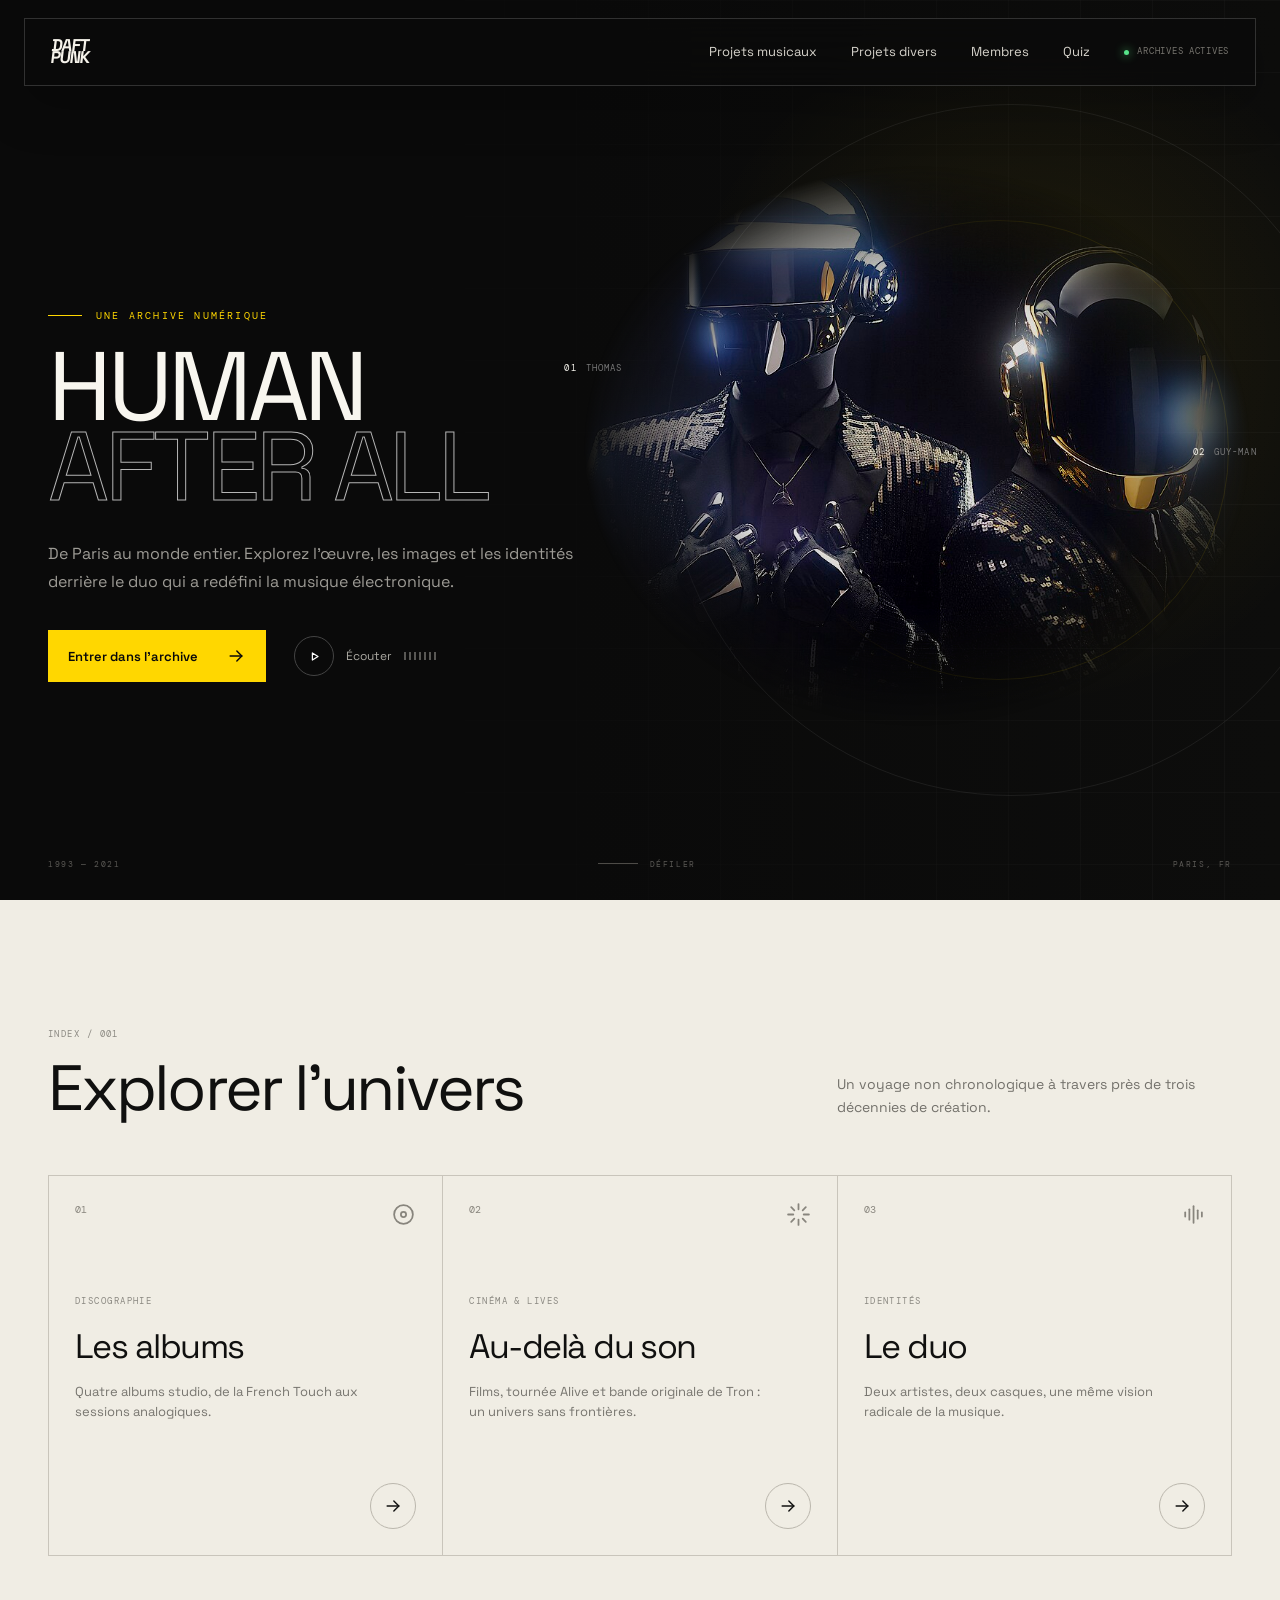
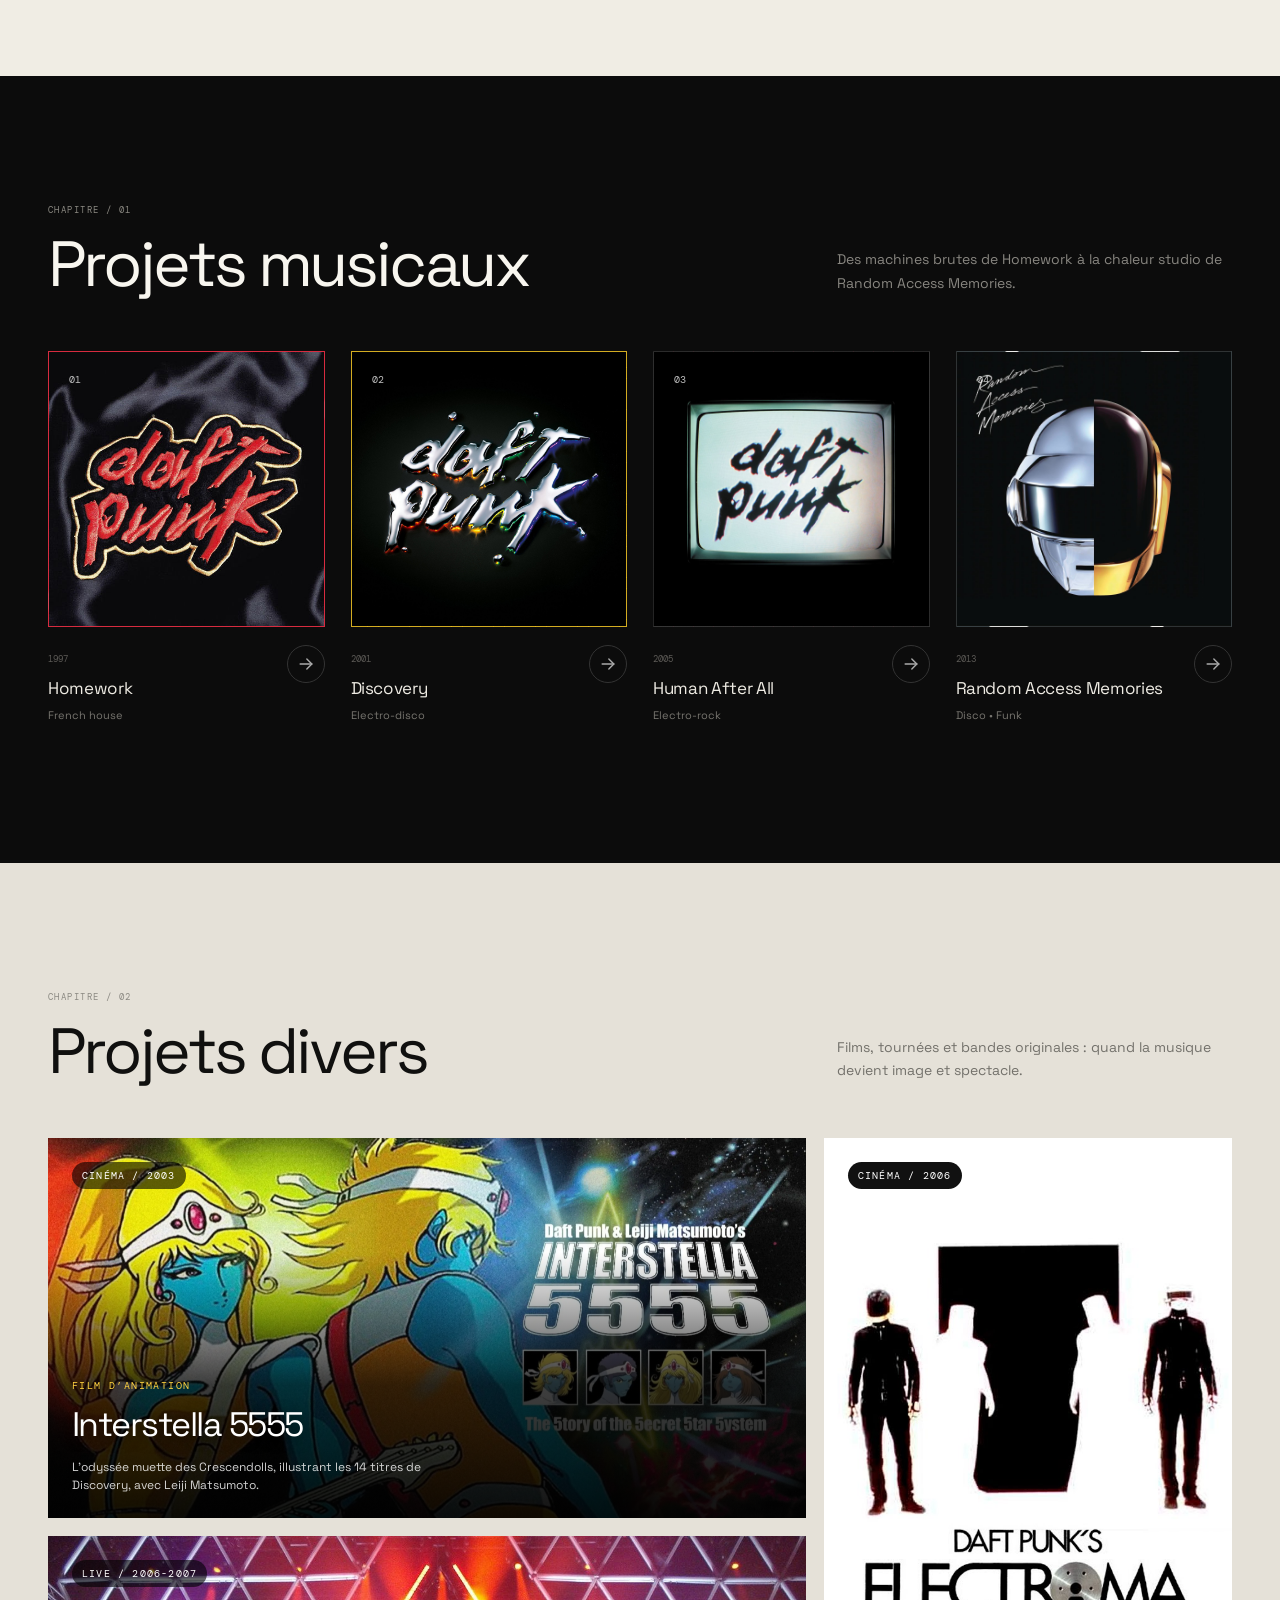
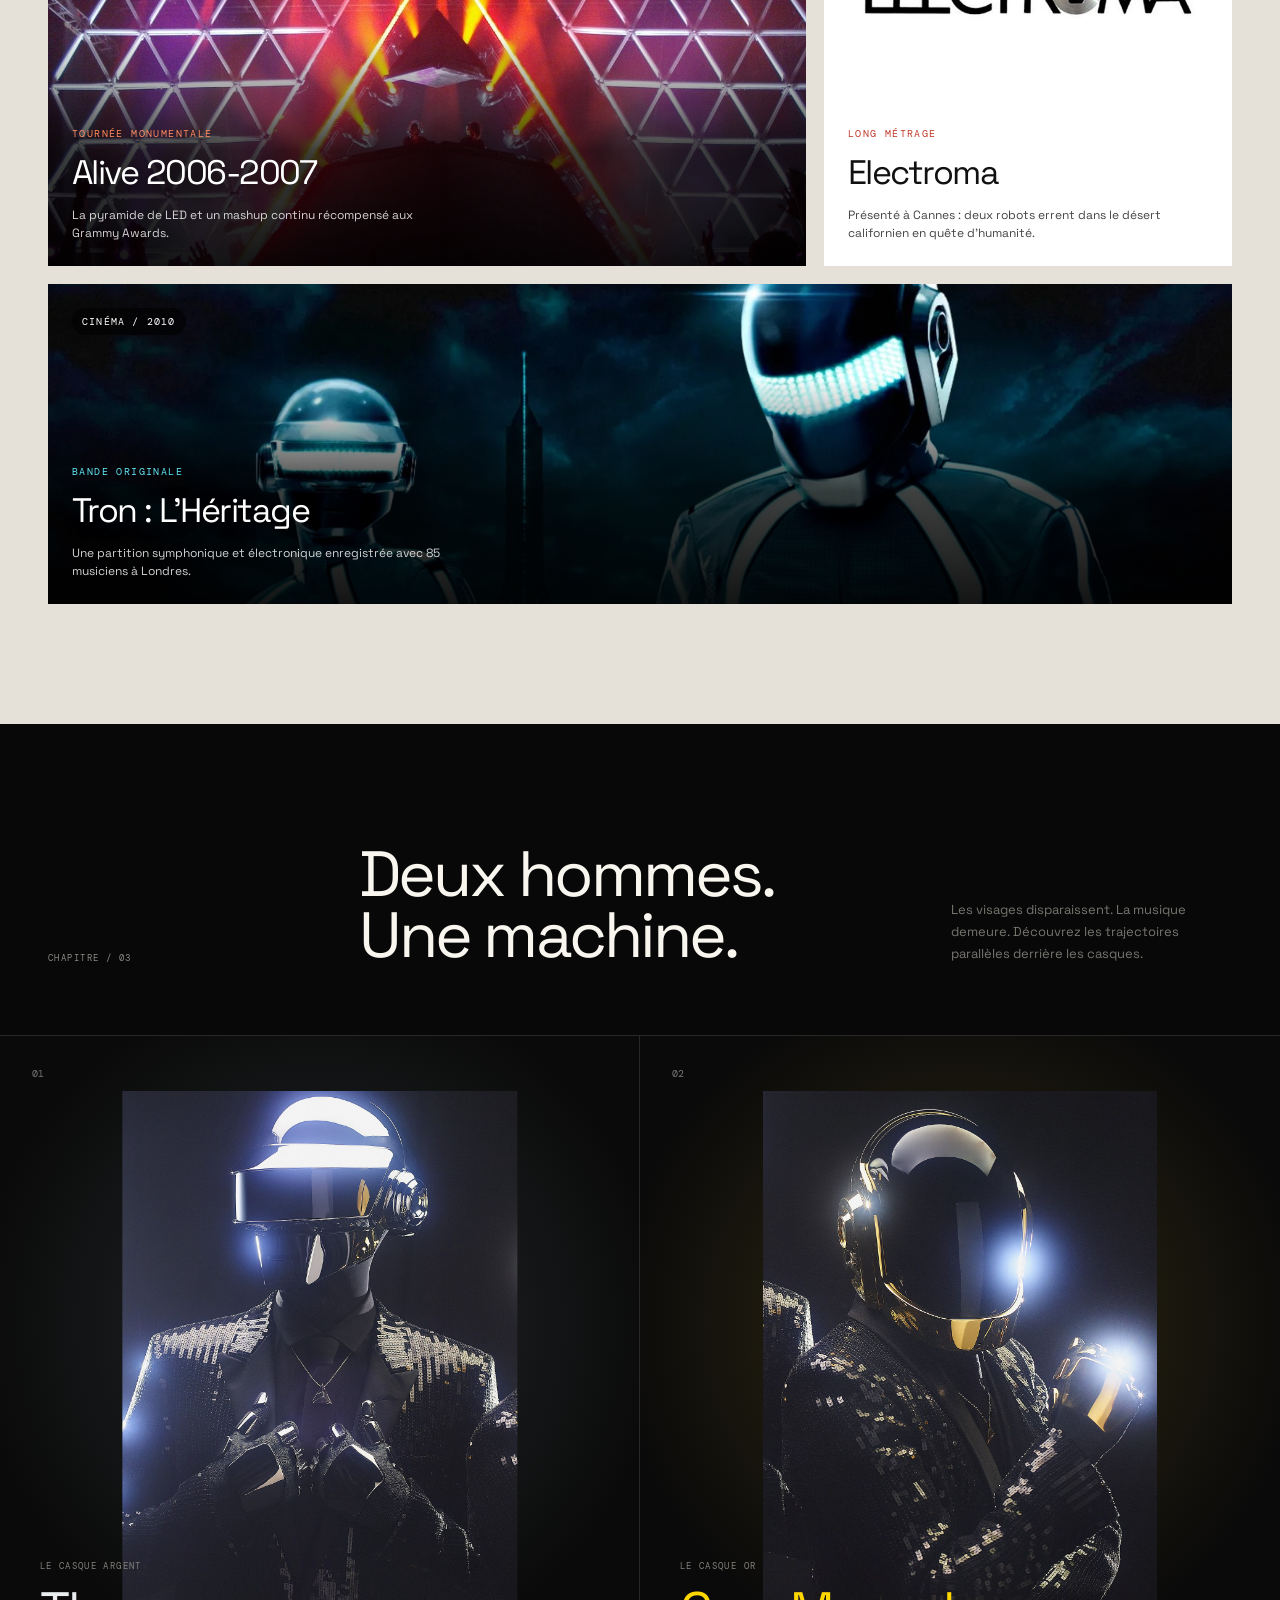
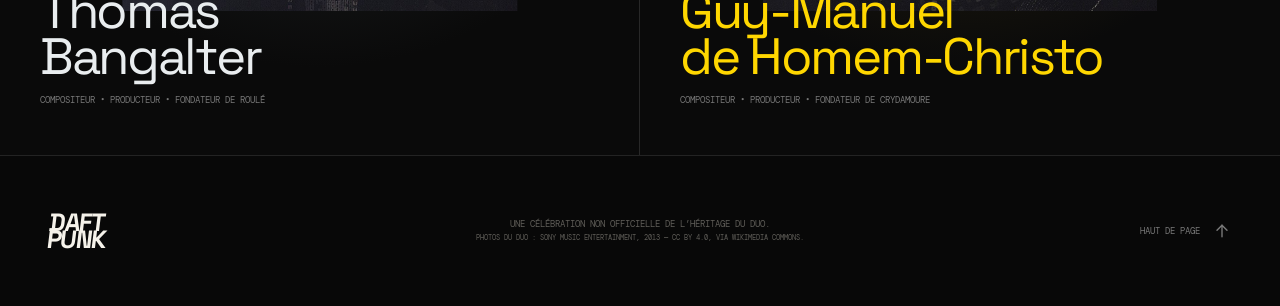
==== commit 9477c26f: "ajout des images dans la page dedier pour les membres. ajout image" ====
--- a/index.html
+++ b/index.html
@@ -70,12 +70,8 @@
     <div><span class="section-index">CHAPITRE / 01</span><h2>Projets musicaux</h2></div>
     <p>Des machines brutes de Homework à la chaleur studio de Random Access Memories.</p>
   </div>
-  <div class="filter-row" role="group" aria-label="Filtrer les albums">
-    <button class="active" type="button" data-filter="Tous">Tous</button>
-    <button type="button" data-filter="1990s">1990s</button><button type="button" data-filter="2000s">2000s</button><button type="button" data-filter="2010s">2010s</button>
-  </div>
   <div class="album-grid">
-      <article class="album-card" data-year="1997">
+      <article class="album-card">
         <button class="album-art album-red" type="button" data-album="0" aria-label="Voir la tracklist de Homework">
           <img class="photo " src="img/Homework.jpg" alt="Pochette de l’album Homework" loading="lazy" onload="this.parentElement.classList.add('has-photo')" onerror="this.remove()"><span class="album-number">01</span>
           <span class="album-art-title">Homework</span>
@@ -86,7 +82,7 @@
           <button type="button" data-album="0" aria-label="Voir la tracklist de Homework"><svg aria-hidden="true" fill="none" height="20" viewBox="0 0 24 24" width="20"><g stroke="currentColor" stroke-linecap="round" stroke-linejoin="round" stroke-width="1.7"><path d="M5 12h14"/><path d="m13 6 6 6-6 6"/></g></svg></button>
         </div>
       </article>
-      <article class="album-card" data-year="2001">
+      <article class="album-card">
         <button class="album-art album-gold" type="button" data-album="1" aria-label="Voir la tracklist de Discovery">
           <img class="photo " src="img/Discovery.jpg" alt="Pochette de l’album Discovery" loading="lazy" onload="this.parentElement.classList.add('has-photo')" onerror="this.remove()"><span class="album-number">02</span>
           <span class="album-art-title">Discovery</span>
@@ -97,7 +93,7 @@
           <button type="button" data-album="1" aria-label="Voir la tracklist de Discovery"><svg aria-hidden="true" fill="none" height="20" viewBox="0 0 24 24" width="20"><g stroke="currentColor" stroke-linecap="round" stroke-linejoin="round" stroke-width="1.7"><path d="M5 12h14"/><path d="m13 6 6 6-6 6"/></g></svg></button>
         </div>
       </article>
-      <article class="album-card" data-year="2005">
+      <article class="album-card">
         <button class="album-art album-black" type="button" data-album="2" aria-label="Voir la tracklist de Human After All">
           <img class="photo " src="img/Human_After_All.jpg" alt="Pochette de l’album Human After All" loading="lazy" onload="this.parentElement.classList.add('has-photo')" onerror="this.remove()"><span class="album-number">03</span>
           <span class="album-art-title">HAA</span>
@@ -108,7 +104,7 @@
           <button type="button" data-album="2" aria-label="Voir la tracklist de Human After All"><svg aria-hidden="true" fill="none" height="20" viewBox="0 0 24 24" width="20"><g stroke="currentColor" stroke-linecap="round" stroke-linejoin="round" stroke-width="1.7"><path d="M5 12h14"/><path d="m13 6 6 6-6 6"/></g></svg></button>
         </div>
       </article>
-      <article class="album-card" data-year="2013">
+      <article class="album-card">
         <button class="album-art album-cyan" type="button" data-album="3" aria-label="Voir la tracklist de Random Access Memories">
           <img class="photo " src="img/Random_Access_Memories.jpg" alt="Pochette de l’album Random Access Memories" loading="lazy" onload="this.parentElement.classList.add('has-photo')" onerror="this.remove()"><span class="album-number">04</span>
           <span class="album-art-title">RAM</span>
--- a/css/style.css
+++ b/css/style.css
@@ -1236,10 +1236,6 @@
     padding-bottom: 8px;
   }
 
-  .album-card.is-filtered {
-    display: none;
-  }
-
   .masonry {
     display: flex;
     flex-direction: column;
@@ -2029,6 +2025,11 @@
   height: 520px;
   object-fit: contain;
   transform: translateX(-50%);
+}
+
+/* Portraits de la page Membres : cadrage sur le casque */
+.photo-member {
+  object-position: center 15%;
 }
 
 .member .photo-portrait {
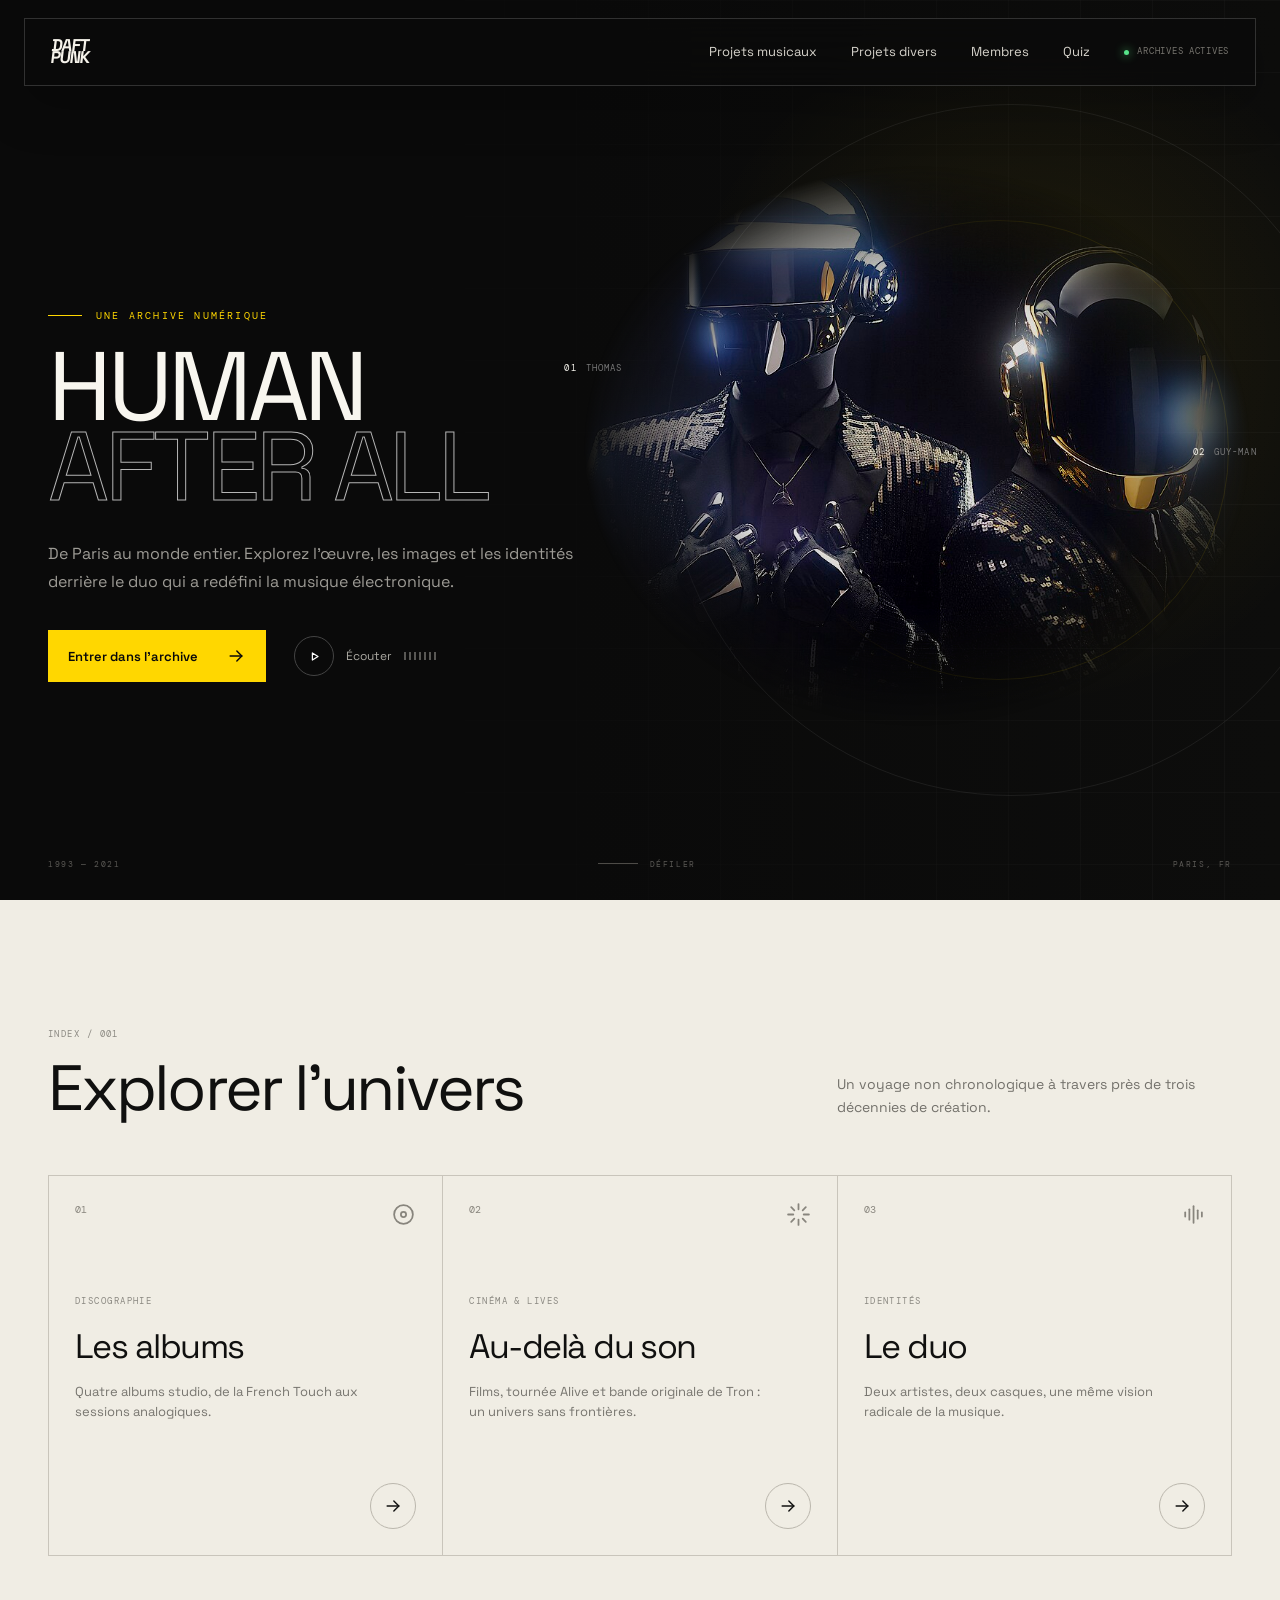
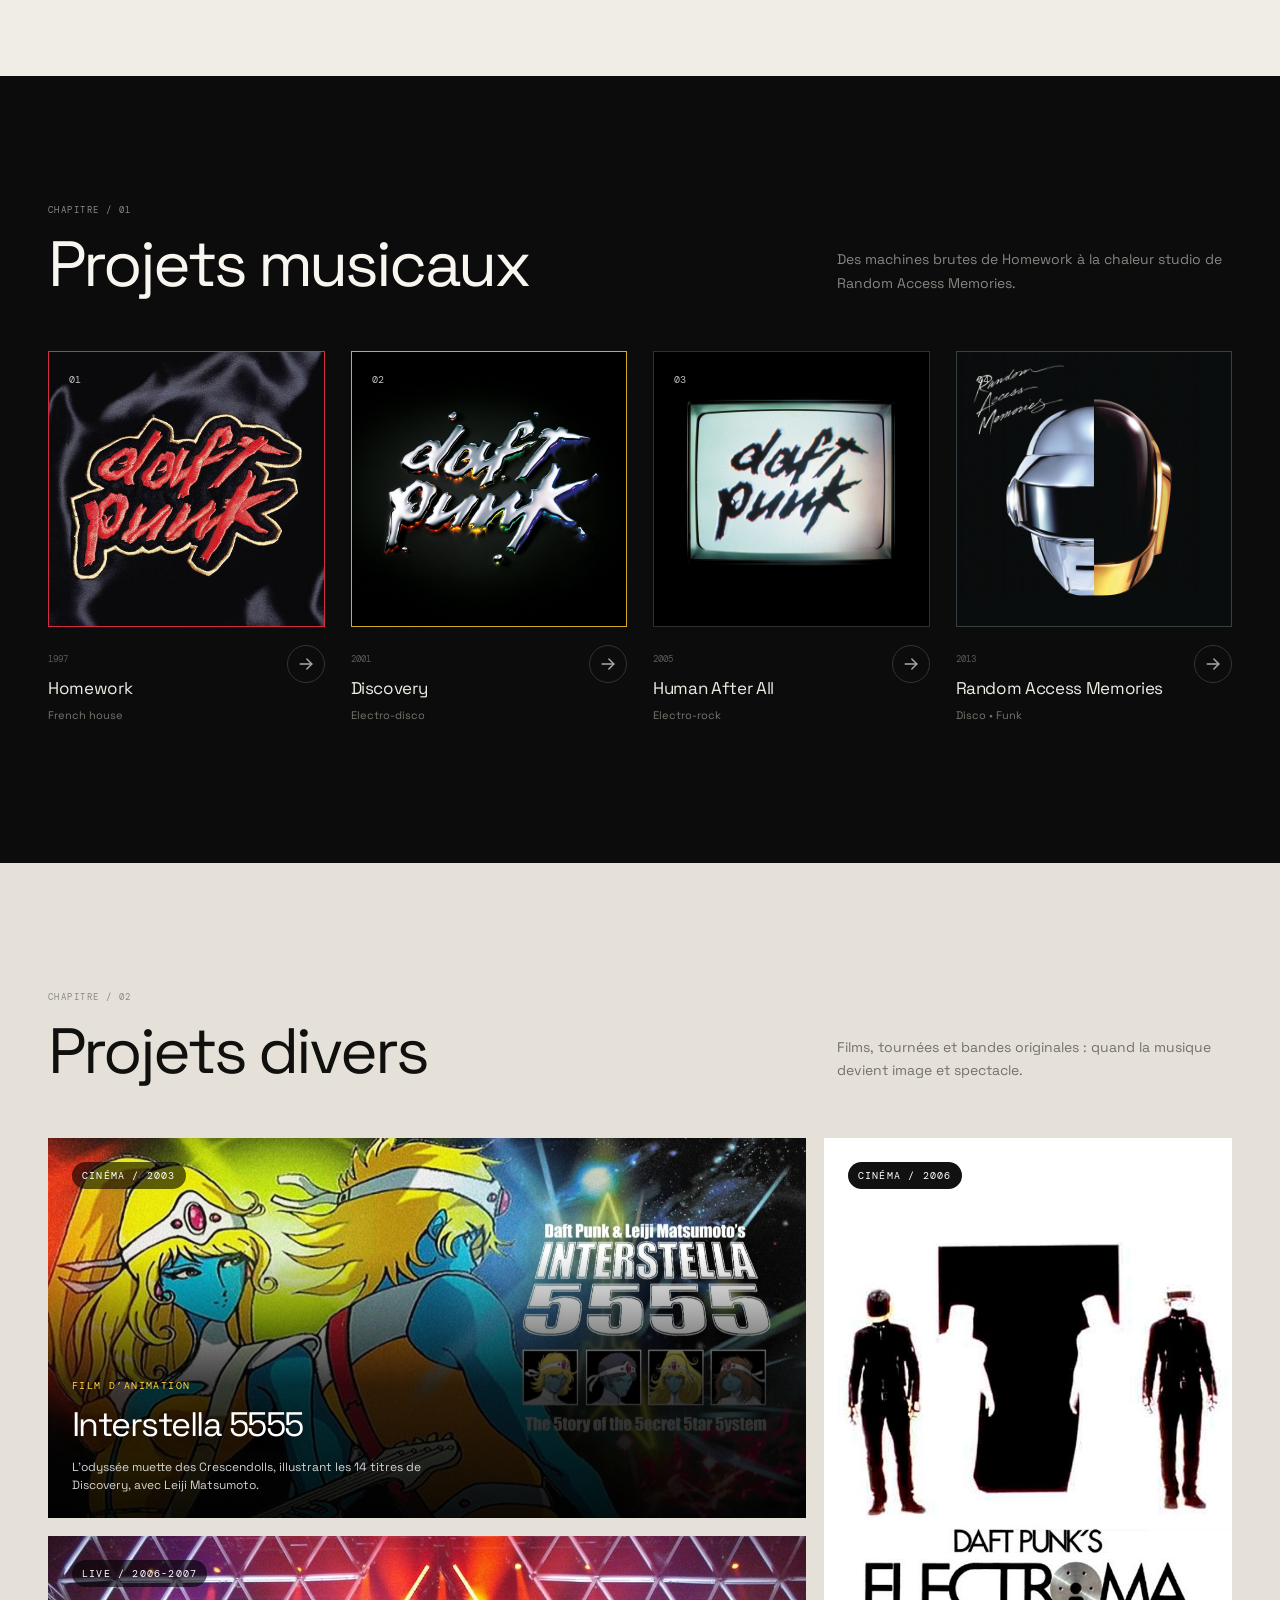
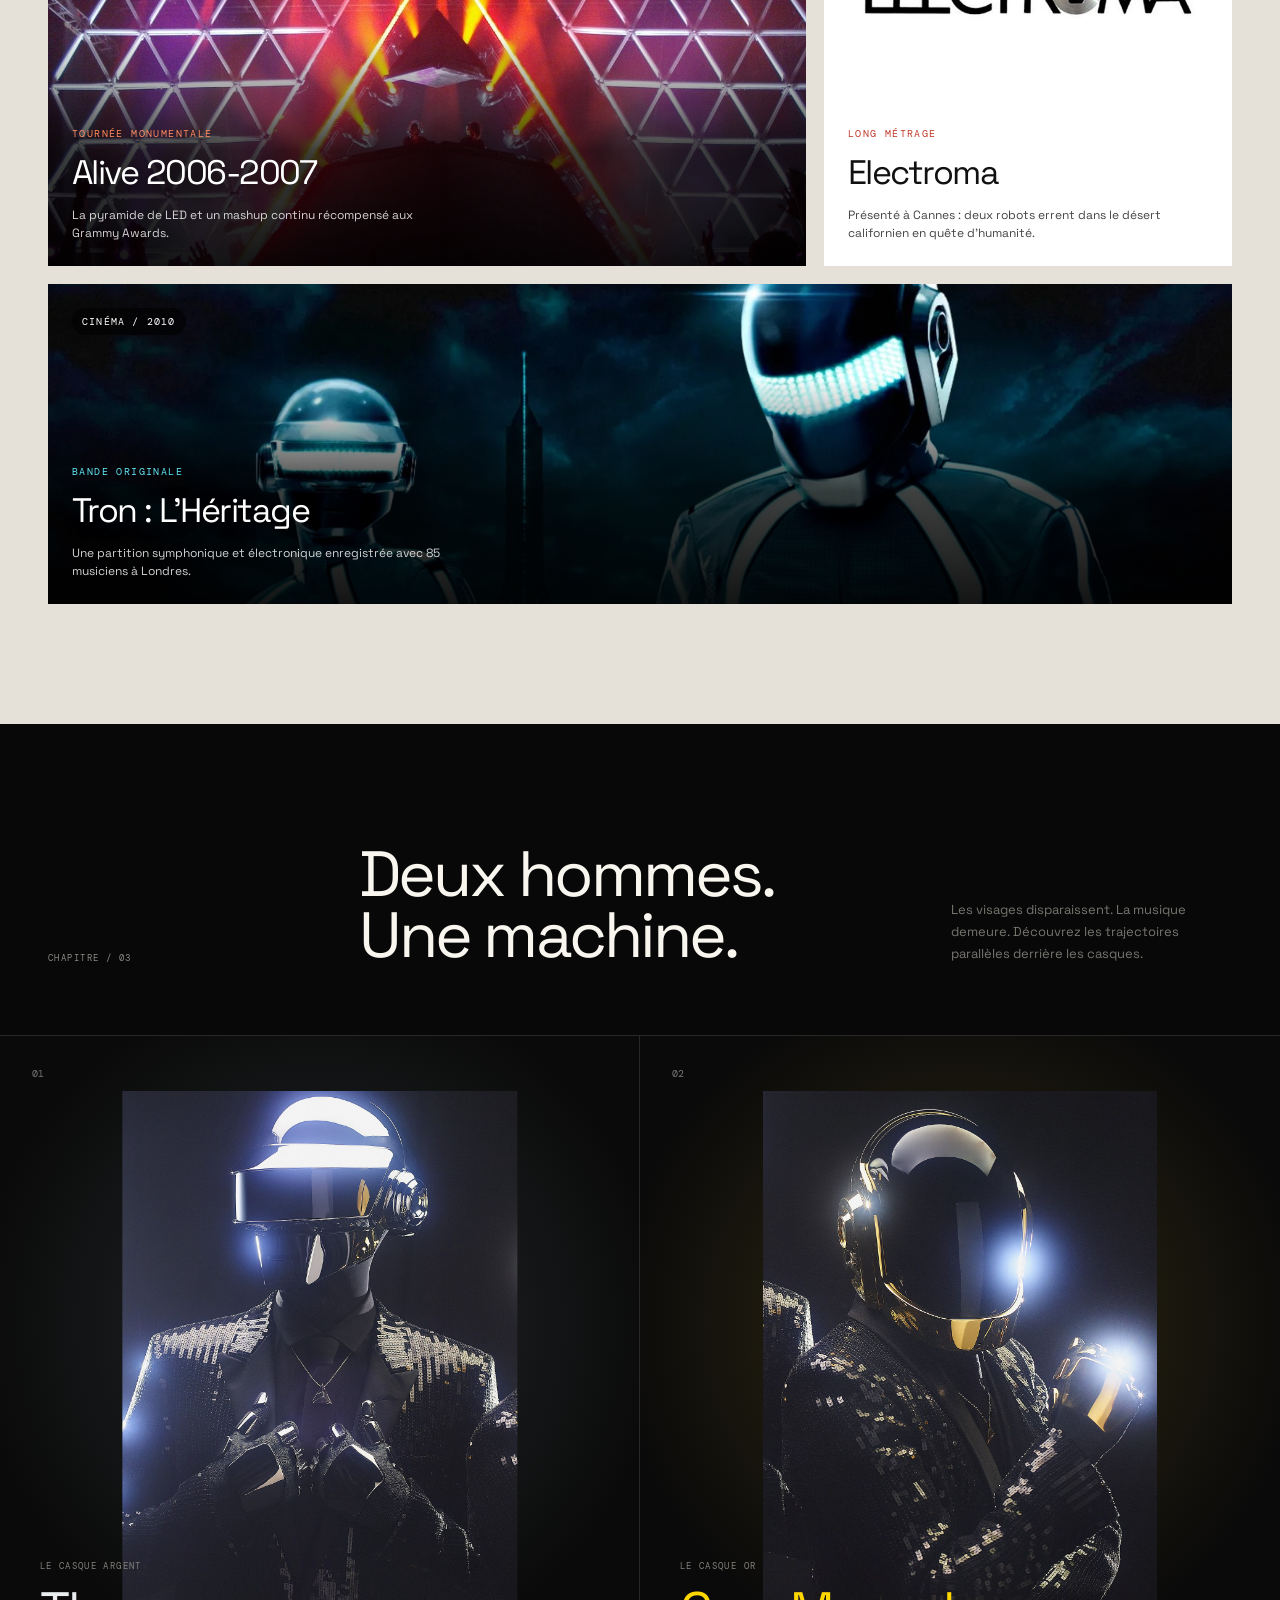
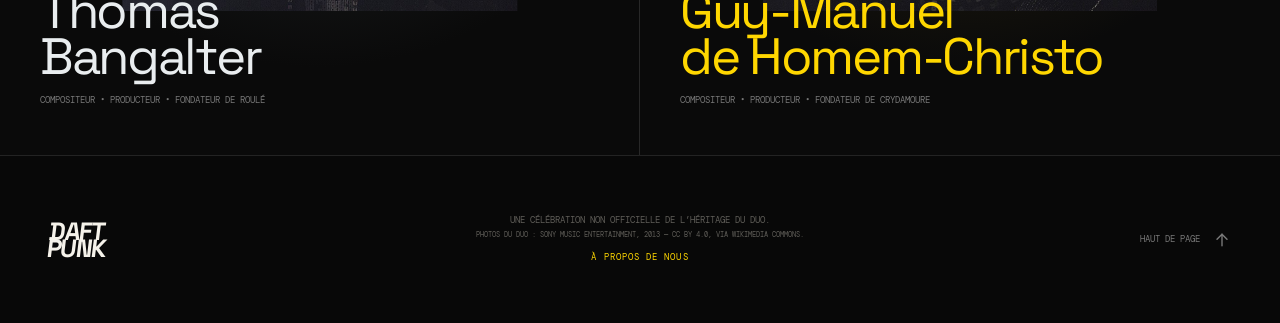
==== commit 089f153e: "Ajout de apropos + optimisation du css." ====
--- a/index.html
+++ b/index.html
@@ -57,7 +57,7 @@
       <div><span class="card-eyebrow">Cinéma &amp; lives</span><h3>Au-delà du son</h3><p>Films, tournée Alive et bande originale de Tron : un univers sans frontières.</p></div>
       <span class="round-arrow"><svg aria-hidden="true" fill="none" height="20" viewBox="0 0 24 24" width="20"><g stroke="currentColor" stroke-linecap="round" stroke-linejoin="round" stroke-width="1.7"><path d="M5 12h14"/><path d="m13 6 6 6-6 6"/></g></svg></span>
     </a>
-    <a class="preview-card" href="membres.html">
+    <a class="preview-card" href="projets-membres.html">
       <div class="preview-top"><span>03</span><svg aria-hidden="true" fill="none" height="25" viewBox="0 0 24 24" width="25"><g stroke="currentColor" stroke-linecap="round" stroke-linejoin="round" stroke-width="1.7"><path d="M5 10v4"/><path d="M9 7v10"/><path d="M13 4v16"/><path d="M17 8v8"/><path d="M21 10v4"/></g></svg></div>
       <div><span class="card-eyebrow">Identités</span><h3>Le duo</h3><p>Deux artistes, deux casques, une même vision radicale de la musique.</p></div>
       <span class="round-arrow"><svg aria-hidden="true" fill="none" height="20" viewBox="0 0 24 24" width="20"><g stroke="currentColor" stroke-linecap="round" stroke-linejoin="round" stroke-width="1.7"><path d="M5 12h14"/><path d="m13 6 6 6-6 6"/></g></svg></span>
@@ -72,47 +72,47 @@
   </div>
   <div class="album-grid">
       <article class="album-card">
-        <button class="album-art album-red" type="button" data-album="0" aria-label="Voir la tracklist de Homework">
+        <button class="album-art album-red" type="button" data-album="homework" aria-label="Voir la tracklist de Homework">
           <img class="photo " src="img/Homework.jpg" alt="Pochette de l’album Homework" loading="lazy" onload="this.parentElement.classList.add('has-photo')" onerror="this.remove()"><span class="album-number">01</span>
           <span class="album-art-title">Homework</span>
           <span class="album-disc"><svg aria-hidden="true" fill="none" height="52" viewBox="0 0 24 24" width="52"><g stroke="currentColor" stroke-linecap="round" stroke-linejoin="round" stroke-width="1.7"><circle cx="12" cy="12" r="9"/><circle cx="12" cy="12" r="2.5"/></g></svg></span>
         </button>
         <div class="album-meta">
           <div><span>1997</span><h3>Homework</h3><p>French house</p></div>
-          <button type="button" data-album="0" aria-label="Voir la tracklist de Homework"><svg aria-hidden="true" fill="none" height="20" viewBox="0 0 24 24" width="20"><g stroke="currentColor" stroke-linecap="round" stroke-linejoin="round" stroke-width="1.7"><path d="M5 12h14"/><path d="m13 6 6 6-6 6"/></g></svg></button>
+          <button type="button" data-album="homework" aria-label="Voir la tracklist de Homework"><svg aria-hidden="true" fill="none" height="20" viewBox="0 0 24 24" width="20"><g stroke="currentColor" stroke-linecap="round" stroke-linejoin="round" stroke-width="1.7"><path d="M5 12h14"/><path d="m13 6 6 6-6 6"/></g></svg></button>
         </div>
       </article>
       <article class="album-card">
-        <button class="album-art album-gold" type="button" data-album="1" aria-label="Voir la tracklist de Discovery">
+        <button class="album-art album-gold" type="button" data-album="discovery" aria-label="Voir la tracklist de Discovery">
           <img class="photo " src="img/Discovery.jpg" alt="Pochette de l’album Discovery" loading="lazy" onload="this.parentElement.classList.add('has-photo')" onerror="this.remove()"><span class="album-number">02</span>
           <span class="album-art-title">Discovery</span>
           <span class="album-disc"><svg aria-hidden="true" fill="none" height="52" viewBox="0 0 24 24" width="52"><g stroke="currentColor" stroke-linecap="round" stroke-linejoin="round" stroke-width="1.7"><circle cx="12" cy="12" r="9"/><circle cx="12" cy="12" r="2.5"/></g></svg></span>
         </button>
         <div class="album-meta">
           <div><span>2001</span><h3>Discovery</h3><p>Electro-disco</p></div>
-          <button type="button" data-album="1" aria-label="Voir la tracklist de Discovery"><svg aria-hidden="true" fill="none" height="20" viewBox="0 0 24 24" width="20"><g stroke="currentColor" stroke-linecap="round" stroke-linejoin="round" stroke-width="1.7"><path d="M5 12h14"/><path d="m13 6 6 6-6 6"/></g></svg></button>
+          <button type="button" data-album="discovery" aria-label="Voir la tracklist de Discovery"><svg aria-hidden="true" fill="none" height="20" viewBox="0 0 24 24" width="20"><g stroke="currentColor" stroke-linecap="round" stroke-linejoin="round" stroke-width="1.7"><path d="M5 12h14"/><path d="m13 6 6 6-6 6"/></g></svg></button>
         </div>
       </article>
       <article class="album-card">
-        <button class="album-art album-black" type="button" data-album="2" aria-label="Voir la tracklist de Human After All">
+        <button class="album-art album-black" type="button" data-album="human-after-all" aria-label="Voir la tracklist de Human After All">
           <img class="photo " src="img/Human_After_All.jpg" alt="Pochette de l’album Human After All" loading="lazy" onload="this.parentElement.classList.add('has-photo')" onerror="this.remove()"><span class="album-number">03</span>
           <span class="album-art-title">HAA</span>
           <span class="album-disc"><svg aria-hidden="true" fill="none" height="52" viewBox="0 0 24 24" width="52"><g stroke="currentColor" stroke-linecap="round" stroke-linejoin="round" stroke-width="1.7"><circle cx="12" cy="12" r="9"/><circle cx="12" cy="12" r="2.5"/></g></svg></span>
         </button>
         <div class="album-meta">
           <div><span>2005</span><h3>Human After All</h3><p>Electro-rock</p></div>
-          <button type="button" data-album="2" aria-label="Voir la tracklist de Human After All"><svg aria-hidden="true" fill="none" height="20" viewBox="0 0 24 24" width="20"><g stroke="currentColor" stroke-linecap="round" stroke-linejoin="round" stroke-width="1.7"><path d="M5 12h14"/><path d="m13 6 6 6-6 6"/></g></svg></button>
+          <button type="button" data-album="human-after-all" aria-label="Voir la tracklist de Human After All"><svg aria-hidden="true" fill="none" height="20" viewBox="0 0 24 24" width="20"><g stroke="currentColor" stroke-linecap="round" stroke-linejoin="round" stroke-width="1.7"><path d="M5 12h14"/><path d="m13 6 6 6-6 6"/></g></svg></button>
         </div>
       </article>
       <article class="album-card">
-        <button class="album-art album-cyan" type="button" data-album="3" aria-label="Voir la tracklist de Random Access Memories">
+        <button class="album-art album-cyan" type="button" data-album="ram" aria-label="Voir la tracklist de Random Access Memories">
           <img class="photo " src="img/Random_Access_Memories.jpg" alt="Pochette de l’album Random Access Memories" loading="lazy" onload="this.parentElement.classList.add('has-photo')" onerror="this.remove()"><span class="album-number">04</span>
           <span class="album-art-title">RAM</span>
           <span class="album-disc"><svg aria-hidden="true" fill="none" height="52" viewBox="0 0 24 24" width="52"><g stroke="currentColor" stroke-linecap="round" stroke-linejoin="round" stroke-width="1.7"><circle cx="12" cy="12" r="9"/><circle cx="12" cy="12" r="2.5"/></g></svg></span>
         </button>
         <div class="album-meta">
           <div><span>2013</span><h3>Random Access Memories</h3><p>Disco • Funk</p></div>
-          <button type="button" data-album="3" aria-label="Voir la tracklist de Random Access Memories"><svg aria-hidden="true" fill="none" height="20" viewBox="0 0 24 24" width="20"><g stroke="currentColor" stroke-linecap="round" stroke-linejoin="round" stroke-width="1.7"><path d="M5 12h14"/><path d="m13 6 6 6-6 6"/></g></svg></button>
+          <button type="button" data-album="ram" aria-label="Voir la tracklist de Random Access Memories"><svg aria-hidden="true" fill="none" height="20" viewBox="0 0 24 24" width="20"><g stroke="currentColor" stroke-linecap="round" stroke-linejoin="round" stroke-width="1.7"><path d="M5 12h14"/><path d="m13 6 6 6-6 6"/></g></svg></button>
         </div>
       </article>
   </div>
@@ -163,12 +163,37 @@
 
 <footer>
   <a class="wordmark footer-mark" href="#accueil" aria-label="Retour à l’accueil"><span>DAFT</span><span>PUNK</span></a>
-  <p>Une célébration non officielle de l’héritage du duo.<br><small>Photos du duo : Sony Music Entertainment, 2013 — <a href="https://creativecommons.org/licenses/by/4.0/deed.fr">CC BY 4.0</a>, via Wikimedia Commons.</small></p>
+  <p>Une célébration non officielle de l’héritage du duo.<br><small>Photos du duo : Sony Music Entertainment, 2013 — <a href="https://creativecommons.org/licenses/by/4.0/deed.fr">CC BY 4.0</a>, via Wikimedia Commons.</small><br><a class="footer-link" href="a-propos.html">À propos de nous</a></p>
   <a class="back-top" href="#top">Haut de page <svg aria-hidden="true" fill="none" height="20" viewBox="0 0 24 24" width="20"><g stroke="currentColor" stroke-linecap="round" stroke-linejoin="round" stroke-width="1.7"><path d="M5 12h14"/><path d="m13 6 6 6-6 6"/></g></svg></a>
 </footer>
 </main>
+<!-- Fenêtres des albums (mêmes que sur projets-musicaux.html) -->
+<dialog class="track-modal" id="homework" aria-labelledby="titre-homework">
+  <button class="modal-close" type="button" aria-label="Fermer">×</button>
+  <h2 id="titre-homework">Homework</h2>
+  <iframe title="Écouter Homework sur Spotify" src="https://open.spotify.com/embed/album/5uRdvUR7xCnHmUW8n64n9y" width="100%" height="450" style="border: 0; border-radius: 12px;" allow="autoplay; clipboard-write; encrypted-media; fullscreen; picture-in-picture" loading="lazy"></iframe>
+</dialog>
+
+<dialog class="track-modal" id="discovery" aria-labelledby="titre-discovery">
+  <button class="modal-close" type="button" aria-label="Fermer">×</button>
+  <h2 id="titre-discovery">Discovery</h2>
+  <iframe title="Écouter Discovery sur Spotify" src="https://open.spotify.com/embed/album/2noRn2Aes5aoNVsU6iWThc" width="100%" height="450" style="border: 0; border-radius: 12px;" allow="autoplay; clipboard-write; encrypted-media; fullscreen; picture-in-picture" loading="lazy"></iframe>
+</dialog>
+
+<dialog class="track-modal" id="human-after-all" aria-labelledby="titre-human-after-all">
+  <button class="modal-close" type="button" aria-label="Fermer">×</button>
+  <h2 id="titre-human-after-all">Human After All</h2>
+  <iframe title="Écouter Human After All sur Spotify" src="https://open.spotify.com/embed/album/1A2GTWGtFfWp7KSQTwWOyo" width="100%" height="450" style="border: 0; border-radius: 12px;" allow="autoplay; clipboard-write; encrypted-media; fullscreen; picture-in-picture" loading="lazy"></iframe>
+</dialog>
+
+<dialog class="track-modal" id="ram" aria-labelledby="titre-ram">
+  <button class="modal-close" type="button" aria-label="Fermer">×</button>
+  <h2 id="titre-ram">Random Access Memories</h2>
+  <iframe title="Écouter Random Access Memories sur Spotify" src="https://open.spotify.com/embed/album/4m2880jivSbbyEGAKfITCa" width="100%" height="450" style="border: 0; border-radius: 12px;" allow="autoplay; clipboard-write; encrypted-media; fullscreen; picture-in-picture" loading="lazy"></iframe>
+</dialog>
+
 <div id="modal-root"></div>
 
-<script src="js/site.js" defer></script>
+<script src="js/projets-musicaux.js" defer></script>
 </body>
 </html>
--- a/css/style.css
+++ b/css/style.css
@@ -1,30 +1,29 @@
-::before, ::after { box-sizing: border-box; margin: 0; padding: 0; border: 0 solid; }
-html { line-height: 1.5; -webkit-text-size-adjust: 100%; tab-size: 4; }
-h1, h2, h3, h4, h5, h6 { font-size: inherit; font-weight: inherit; }
-a { color: inherit; text-decoration: inherit; }
-b, strong { font-weight: bolder; }
-small { font-size: 80%; }
-ol, ul { list-style: none; }
-img, svg, video { display: block; vertical-align: middle; }
-img, video { max-width: 100%; height: auto; }
-button { font: inherit; letter-spacing: inherit; color: inherit; border-radius: 0; background: transparent; }
-
-
+/* ==========================================================
+   DAFT PUNK ARCHIVES — feuille de style
+   1. Variables et base
+   2. Navigation
+   3. Accueil : hero
+   4. Accueil : sections (index, musique, divers, membres)
+   5. Footer
+   6. Fenêtres (albums) et quiz
+   7. Sous-pages (en-tête, albums, projets divers, membres)
+   8. Photos
+   9. Page À propos
+   10. Responsive et accessibilité
+   ========================================================== */
+
+
+/* ---------- 1. Variables et base ---------- */
 :root {
-  color: #f5f2ea;
-  background: #0a0a0a;
-  font-family: "Space Grotesk", "Helvetica Neue", Arial, sans-serif;
-  font-synthesis: none;
   --black: #0a0a0a;
   --ink: #10100f;
   --cream: #f0ede4;
   --white: #f8f6ef;
-  --muted: #98968f;
-  --line: rgba(255, 255, 255, 0.14);
   --gold: #ffd700;
-  --red: #ff0033;
   --cyan: #62e6f2;
   --mono: "DM Mono", ui-monospace, Menlo, Consolas, monospace;
+  /* Marge latérale : 48px minimum, contenu centré sur 1320px max */
+  --gutter: max(48px, calc((100vw - 1320px) / 2));
 }
 
 * {
@@ -32,20 +31,50 @@
 }
 
 html {
+  line-height: 1.5;
   scroll-behavior: smooth;
 }
 
 body {
   margin: 0;
   min-width: 320px;
+  overflow-x: hidden;
   background: var(--black);
-  overflow-x: hidden;
+  color: #f5f2ea;
+  font-family: "Space Grotesk", "Helvetica Neue", Arial, sans-serif;
+  font-synthesis: none; /* pas de faux gras / faux italique */
+}
+
+h1, h2, h3, h4, h5, h6 {
+  font-size: inherit;
+  font-weight: inherit;
+}
+
+a {
+  color: inherit;
+  text-decoration: none;
+}
+
+small {
+  font-size: 80%;
+}
+
+img, svg, video {
+  display: block;
+}
+
+img, video {
+  max-width: 100%;
+  height: auto;
 }
 
 button {
+  border: 0;
+  border-radius: 0;
+  background: transparent;
   color: inherit;
-  border: 0;
   font: inherit;
+  letter-spacing: inherit;
   cursor: pointer;
 }
 
@@ -55,38 +84,67 @@
   outline-offset: 4px;
 }
 
+.skip-link {
+  position: absolute;
+  z-index: 200;
+  top: -60px;
+  left: 12px;
+  padding: 10px 16px;
+  background: var(--gold);
+  color: #090909;
+  font-size: 13px;
+  font-weight: 600;
+}
+
+.skip-link:focus {
+  top: 12px;
+}
+
+/* Petits textes en police mono (réutilisés partout) */
+.section-index,
+.card-eyebrow {
+  color: #8b8982;
+  font-family: var(--mono);
+  font-size: 9px;
+  letter-spacing: 0.16em;
+  text-transform: uppercase;
+}
+
+
+/* ---------- 2. Navigation ---------- */
 .nav-shell {
   position: fixed;
   z-index: 50;
   top: 18px;
   left: 50%;
-  width: min(1320px, calc(100% - 48px));
-  height: 68px;
-  transform: translateX(-50%);
   display: flex;
   align-items: center;
   justify-content: space-between;
+  width: min(1320px, calc(100% - 48px));
+  height: 68px;
   padding: 0 26px;
   border: 1px solid rgba(255, 255, 255, 0.16);
   background: rgba(10, 10, 10, 0.72);
   box-shadow: 0 18px 50px rgba(0, 0, 0, 0.25);
   backdrop-filter: blur(18px);
+  transform: translateX(-50%);
 }
 
 .wordmark {
   display: grid;
-  padding: 0;
-  background: none;
   font-weight: 700;
   font-style: italic;
   line-height: 0.68;
   letter-spacing: -0.06em;
-  text-align: left;
   transform: skew(-7deg);
 }
 
 .nav-shell .wordmark {
   font-size: 17px;
+}
+
+.subpage-nav .wordmark {
+  color: var(--white);
 }
 
 .nav-links {
@@ -98,12 +156,16 @@
 .nav-links a {
   position: relative;
   padding: 8px 0;
-  background: transparent;
   color: #d7d4cc;
   font-size: 13px;
   transition: color 180ms ease;
 }
 
+.subpage-nav .nav-links a {
+  color: #8e8c86;
+}
+
+/* Soulignement doré qui apparaît au survol */
 .nav-links a::after {
   position: absolute;
   bottom: 0;
@@ -115,11 +177,13 @@
   transition: width 180ms ease;
 }
 
-.nav-links a:hover {
-  color: #fff;
-}
-
-.nav-links a:hover::after {
+.nav-links a:hover,
+.nav-links a.active {
+  color: var(--white);
+}
+
+.nav-links a:hover::after,
+.nav-links a.active::after {
   width: 100%;
 }
 
@@ -145,48 +209,43 @@
 .menu-button {
   display: none;
   padding: 8px;
-  background: none;
-}
-
+}
+
+
+/* ---------- 3. Accueil : hero ---------- */
 .hero {
   position: relative;
+  z-index: 0;
   display: grid;
   grid-template-columns: repeat(12, 1fr);
   align-items: center;
+  height: 100vh;
   min-height: 800px;
-  height: 100vh;
   max-height: 940px;
-  padding: 130px max(48px, calc((100vw - 1320px) / 2)) 70px;
+  padding: 130px var(--gutter) 70px;
   overflow: hidden;
-  isolation: isolate;
-}
-
-.hero::after {
-  position: absolute;
-  z-index: -2;
-  inset: 0;
-  content: "";
   background:
     radial-gradient(circle at 80% 40%, rgba(255, 215, 0, 0.09), transparent 30%),
-    linear-gradient(90deg, #0a0a0a 0%, #0a0a0a 45%, #0d0d0c 100%);
-}
-
-.hero-grid {
+    linear-gradient(90deg, #0a0a0a 45%, #0d0d0c);
+}
+
+/* Quadrillage de fond (hero et en-têtes des sous-pages) */
+.hero-grid,
+.subpage-grid {
   position: absolute;
   z-index: -1;
   inset: 0;
-  opacity: 0.09;
   background-image:
     linear-gradient(rgba(255, 255, 255, 0.3) 1px, transparent 1px),
     linear-gradient(90deg, rgba(255, 255, 255, 0.3) 1px, transparent 1px);
   background-size: 72px 72px;
+  opacity: 0.09;
   mask-image: linear-gradient(to right, transparent 25%, black);
 }
 
 .hero-copy {
   z-index: 3;
   grid-column: 1 / span 6;
-  align-self: center;
   padding-top: 30px;
 }
 
@@ -216,6 +275,7 @@
   letter-spacing: -0.045em;
 }
 
+/* Texte en contour (lettres vides) */
 .hero h1 span {
   color: transparent;
   -webkit-text-stroke: 1px rgba(255, 255, 255, 0.7);
@@ -245,9 +305,7 @@
   color: #090909;
   font-size: 13px;
   font-weight: 600;
-  transition:
-    transform 180ms ease,
-    box-shadow 180ms ease;
+  transition: transform 180ms ease, box-shadow 180ms ease;
 }
 
 .primary-button:hover {
@@ -260,16 +318,15 @@
   align-items: center;
   gap: 12px;
   padding: 0;
-  background: transparent;
   color: #aaa8a1;
   font-size: 12px;
 }
 
 .sound-button span {
   display: grid;
+  place-items: center;
   width: 40px;
   height: 40px;
-  place-items: center;
   border: 1px solid #444;
   border-radius: 50%;
   color: #fff;
@@ -279,31 +336,12 @@
   font-weight: 400;
 }
 
+/* Petites barres façon égaliseur */
 .sound-button i {
   width: 34px;
   height: 8px;
+  background: repeating-linear-gradient(90deg, #b8b6af 0 2px, transparent 2px 5px);
   opacity: 0.45;
-  background: repeating-linear-gradient(
-    90deg,
-    #b8b6af 0 2px,
-    transparent 2px 5px
-  );
-}
-
-.sound-button i.active {
-  opacity: 1;
-  background: repeating-linear-gradient(
-    90deg,
-    var(--cyan) 0 2px,
-    transparent 2px 5px
-  );
-  animation: pulse 650ms ease infinite alternate;
-}
-
-@keyframes pulse {
-  to {
-    transform: scaleY(1.8);
-  }
 }
 
 .hero-visual {
@@ -315,28 +353,20 @@
   height: 700px;
 }
 
-.helmet {
-  overflow: visible;
-}
-
+/* Casques dessinés : affichés seulement si la photo ne charge pas */
 .hero-visual .helmet {
   position: absolute;
   bottom: 0;
-  filter: drop-shadow(0 30px 30px rgba(0, 0, 0, 0.45));
 }
 
 .hero-silver {
-  z-index: 1;
   left: 0;
   width: 57%;
-  transform: rotate(-4deg);
 }
 
 .hero-gold {
-  z-index: 2;
   right: -2%;
   width: 61%;
-  transform: translateY(34px) rotate(3deg);
 }
 
 .visual-label {
@@ -366,9 +396,9 @@
   right: -1%;
 }
 
+/* Cercles décoratifs */
 .hero-orbit {
   position: absolute;
-  z-index: 0;
   border: 1px solid rgba(255, 255, 255, 0.07);
   border-radius: 50%;
   pointer-events: none;
@@ -389,9 +419,9 @@
 
 .hero-footer {
   position: absolute;
-  right: max(48px, calc((100vw - 1320px) / 2));
+  right: var(--gutter);
   bottom: 30px;
-  left: max(48px, calc((100vw - 1320px) / 2));
+  left: var(--gutter);
   display: flex;
   justify-content: space-between;
   color: #5b5955;
@@ -410,11 +440,25 @@
   background: #4d4b47;
 }
 
+
+/* ---------- 4. Accueil : sections ---------- */
 .preview-section,
 .side-section {
-  padding: 120px max(48px, calc((100vw - 1320px) / 2));
+  padding: 120px var(--gutter);
+  color: var(--ink);
+}
+
+.preview-section {
   background: var(--cream);
-  color: var(--ink);
+}
+
+.side-section {
+  background: #e5e1d8;
+}
+
+.music-section {
+  padding: 120px var(--gutter) 140px;
+  background: #0c0c0c;
 }
 
 .section-heading {
@@ -422,19 +466,6 @@
   grid-template-columns: 2fr 1fr;
   align-items: end;
   margin-bottom: 56px;
-}
-
-.section-index,
-.card-eyebrow,
-.tile-index {
-  font-family: var(--mono);
-  font-size: 9px;
-  letter-spacing: 0.16em;
-  text-transform: uppercase;
-}
-
-.section-index {
-  color: #8b8982;
 }
 
 .section-heading h2,
@@ -453,6 +484,15 @@
   line-height: 1.65;
 }
 
+.section-heading.light h2 {
+  color: var(--white);
+}
+
+.section-heading.light > p {
+  color: #888680;
+}
+
+/* Index : 3 cartes */
 .preview-grid {
   display: grid;
   grid-template-columns: repeat(3, 1fr);
@@ -461,20 +501,14 @@
 }
 
 .preview-card {
-  min-height: 380px;
-  padding: 26px;
   display: flex;
   flex-direction: column;
   justify-content: space-between;
-  align-items: stretch;
+  min-height: 380px;
+  padding: 26px;
   border-right: 1px solid #c9c5bb;
   border-bottom: 1px solid #c9c5bb;
-  background: transparent;
-  text-align: left;
-  transition:
-    background 220ms ease,
-    color 220ms ease,
-    transform 220ms ease;
+  transition: background 220ms ease, color 220ms ease, transform 220ms ease;
 }
 
 .preview-card:hover {
@@ -490,10 +524,6 @@
   color: #88857d;
   font-family: var(--mono);
   font-size: 10px;
-}
-
-.card-eyebrow {
-  color: #8b8982;
 }
 
 .preview-card h3 {
@@ -512,10 +542,10 @@
 
 .round-arrow {
   display: grid;
+  place-items: center;
+  align-self: flex-end;
   width: 46px;
   height: 46px;
-  place-items: center;
-  align-self: flex-end;
   border: 1px solid #bbb7ad;
   border-radius: 50%;
   transition: transform 180ms ease;
@@ -527,19 +557,7 @@
   transform: rotate(-25deg);
 }
 
-.music-section {
-  padding: 120px max(48px, calc((100vw - 1320px) / 2)) 140px;
-  background: #0c0c0c;
-}
-
-.section-heading.light h2 {
-  color: var(--white);
-}
-
-.section-heading.light > p {
-  color: #888680;
-}
-
+/* Boutons de filtre (page Projets musicaux) */
 .filter-row {
   display: flex;
   gap: 8px;
@@ -550,7 +568,6 @@
   padding: 9px 16px;
   border: 1px solid #333;
   border-radius: 30px;
-  background: transparent;
   color: #797873;
   font-family: var(--mono);
   font-size: 9px;
@@ -563,6 +580,7 @@
   color: #0a0a0a;
 }
 
+/* Musique : 4 albums */
 .album-grid {
   display: grid;
   grid-template-columns: repeat(4, 1fr);
@@ -571,16 +589,6 @@
 
 .album-card {
   min-width: 0;
-  opacity: 1;
-  transition:
-    opacity 200ms ease,
-    transform 200ms ease;
-}
-
-.album-card.is-filtered {
-  pointer-events: none;
-  opacity: 0.15;
-  transform: scale(0.97);
 }
 
 .album-art {
@@ -592,12 +600,13 @@
   border: 1px solid rgba(255, 255, 255, 0.13);
 }
 
+/* Voile sombre au survol de la pochette */
 .album-art::after {
   position: absolute;
   inset: 0;
   content: "";
+  background: rgba(0, 0, 0, 0.35);
   opacity: 0;
-  background: rgba(0, 0, 0, 0.35);
   transition: opacity 180ms ease;
 }
 
@@ -605,28 +614,15 @@
   opacity: 1;
 }
 
-.album-red {
-  background:
-    linear-gradient(35deg, transparent 44%, rgba(255, 255, 255, 0.12) 45% 48%, transparent 49%),
-    #d10b22;
-}
-
-.album-gold {
-  background:
-    radial-gradient(circle, transparent 18%, #edb900 18.5% 19%, transparent 19.5%),
-    radial-gradient(circle at 70% 25%, #fff2a3, transparent 4%),
-    #cca000;
-  background-size: 42px 42px, auto, auto;
-}
-
-.album-cyan {
-  background:
-    linear-gradient(118deg, transparent 46%, #e9e9e7 46.5% 49%, transparent 49.5%),
-    linear-gradient(61deg, #1a2427 0 43%, #d7d8d5 43.5% 52%, #101516 52.5%);
-}
+/* Couleurs de secours si une pochette ne charge pas */
+.album-red   { background: #d10b22; }
+.album-gold  { background: #cca000; }
+.album-black { background: #111; }
+.album-cyan  { background: #1a2427; }
 
 .album-number {
   position: absolute;
+  z-index: 2;
   top: 20px;
   left: 20px;
   color: rgba(255, 255, 255, 0.75);
@@ -636,21 +632,14 @@
 
 .album-art-title {
   position: absolute;
-  z-index: 1;
   top: 50%;
   left: 50%;
   color: #fff;
-  font-size: clamp(24px, 3vw, 46px);
+  font-size: clamp(18px, 2.1vw, 34px);
   font-weight: 700;
   letter-spacing: -0.045em;
-  text-align: center;
   text-transform: uppercase;
   transform: translate(-50%, -50%);
-}
-
-.album-cyan .album-art-title {
-  color: var(--cyan);
-  letter-spacing: 0.08em;
 }
 
 .album-disc {
@@ -688,12 +677,11 @@
 
 .album-meta button {
   display: grid;
+  place-items: center;
   width: 38px;
   height: 38px;
-  place-items: center;
   border: 1px solid #333;
   border-radius: 50%;
-  background: transparent;
   color: #aaa;
   transition: border-color 180ms ease, color 180ms ease;
 }
@@ -703,49 +691,55 @@
   color: var(--cyan);
 }
 
-.side-section {
-  background: #e5e1d8;
-}
-
+/* Projets divers : mosaïque de 4 tuiles */
 .masonry {
   display: grid;
   grid-template-columns: 1.3fr 0.7fr;
-  grid-template-rows: 380px 330px;
+  grid-template-rows: 380px 330px 320px;
   gap: 18px;
 }
 
 .feature-tile {
   position: relative;
+  display: block;
+  padding: 24px;
   overflow: hidden;
-  padding: 24px;
   background: #111;
   color: #fff;
 }
 
-.interstella {
-  background:
-    radial-gradient(circle at 72% 24%, rgba(98, 230, 242, 0.25), transparent 20%),
-    linear-gradient(140deg, #11173c, #552f8a 55%, #dc507c);
-}
-
-.planet {
-  position: absolute;
-  top: 35px;
-  right: 10%;
-  width: 220px;
-  height: 220px;
-  border-radius: 50%;
-  background:
-    linear-gradient(140deg, rgba(255, 255, 255, 0.5), transparent 20%),
-    repeating-linear-gradient(8deg, #4de0dd 0 12px, #1f55b4 13px 24px);
-  box-shadow: -28px 28px 80px rgba(0, 0, 0, 0.35);
-  transform: rotate(-12deg);
-}
-
+.feature-tile .photo {
+  transition: transform 0.6s ease;
+}
+
+.feature-tile:hover .photo,
+.feature-tile:focus-visible .photo {
+  transform: scale(1.04);
+}
+
+/* Voile sombre en bas de la tuile pour garder le texte lisible */
+.feature-tile::after {
+  position: absolute;
+  z-index: 2;
+  inset: 0;
+  content: "";
+  background: linear-gradient(to top, rgba(0, 0, 0, 0.92), rgba(0, 0, 0, 0.75) 35%, transparent 70%);
+  pointer-events: none;
+}
+
+/* Étiquette en pastille en haut de la tuile */
 .tile-index {
   position: relative;
-  z-index: 2;
-  color: rgba(255, 255, 255, 0.65);
+  z-index: 3;
+  display: inline-block;
+  padding: 6px 10px;
+  border-radius: 999px;
+  background: rgba(0, 0, 0, 0.6);
+  color: #fff;
+  font-family: var(--mono);
+  font-size: 10px;
+  letter-spacing: 0.12em;
+  text-transform: uppercase;
 }
 
 .tile-content {
@@ -756,116 +750,66 @@
   left: 24px;
 }
 
+.tile-kicker {
+  display: block;
+  margin-bottom: 6px;
+  font-family: var(--mono);
+  font-size: 10px;
+  letter-spacing: 0.14em;
+  text-transform: uppercase;
+}
+
 .tile-content h3 {
   margin: 0 0 8px;
+  color: #fff;
   font-size: 34px;
   letter-spacing: -0.045em;
+  text-shadow: 0 2px 14px rgba(0, 0, 0, 0.6);
 }
 
 .tile-content p {
   max-width: 390px;
   margin: 0;
-  color: rgba(255, 255, 255, 0.65);
+  color: rgba(255, 255, 255, 0.82);
   font-size: 12px;
 }
 
+/* Réglages propres à chaque tuile (couleur d'accent + cadrage de l'image) */
+.interstella .tile-kicker { color: #ffd23f; }
+.interstella .photo { object-position: 30% center; }
+
+.alive { background: #120814; }
+.alive .tile-kicker { color: #ff8a5c; }
+.alive .photo { object-position: center 40%; }
+
+.tron {
+  grid-column: 1 / -1;
+  background: #031417;
+}
+.tron .tile-kicker { color: var(--cyan); }
+.tron .photo { object-position: center 55%; }
+
+/* Electroma : image à fond blanc, donc tuile claire et texte noir */
 .electroma {
   grid-row: span 2;
   min-height: 728px;
-  background: linear-gradient(#e14923 0 38%, #c27739 38% 47%, #272523 47%);
-}
-
-.sun {
-  position: absolute;
-  top: 80px;
-  left: 50%;
-  width: 210px;
-  height: 210px;
-  border-radius: 50%;
-  background: #ffcf67;
-  box-shadow: 0 0 80px #ff9a45;
-  transform: translateX(-50%);
-}
-
-.walking-robots {
-  position: absolute;
-  right: -26px;
-  bottom: 105px;
-  left: -20px;
-  display: flex;
-  align-items: flex-end;
-  justify-content: center;
-}
-
-.walking-robots .helmet {
-  width: 58%;
-  margin: 0 -15%;
-}
-
-.walking-robots .helmet:first-child {
-  transform: scale(0.7) translateY(35px) rotate(-5deg);
-}
-
-.collab {
-  background: #b7b5ae;
+  background: #fff;
   color: #111;
 }
-
-.collab .tile-index {
-  color: #66645f;
-}
-
-.collab-list {
-  position: absolute;
-  right: 24px;
-  bottom: 24px;
-  left: 24px;
-}
-
-.collab-list span {
-  display: flex;
-  justify-content: space-between;
-  padding: 14px 0;
-  border-top: 1px solid rgba(0, 0, 0, 0.18);
-  font-size: 20px;
-  font-weight: 600;
-  letter-spacing: -0.04em;
-}
-
-.collab-list i {
-  font-family: var(--mono);
-  font-size: 9px;
-  font-style: normal;
-  font-weight: 400;
-}
-
-.merch {
-  background:
-    linear-gradient(125deg, transparent, rgba(255, 0, 51, 0.15)),
-    #111;
-}
-
-.merch-object {
-  position: absolute;
-  top: 32px;
-  right: 14%;
-  display: grid;
-  width: 140px;
-  height: 170px;
-  place-items: center;
-  border: 1px solid #444;
-  background: linear-gradient(135deg, #2a2a2a, #080808);
-  box-shadow: 25px 30px 0 #1a1a1a;
-  transform: rotate(8deg);
-}
-
-.merch-object span {
-  color: var(--red);
-  font-size: 38px;
-  font-weight: 700;
-  letter-spacing: -0.045em;
-}
-
+.electroma::after { display: none; }
+.electroma .photo {
+  inset: 70px 0 auto;
+  height: 62%;
+}
+.electroma .tile-index { background: #111; }
+.electroma .tile-kicker { color: #c0392b; }
+.electroma .tile-content h3 {
+  color: #111;
+  text-shadow: none;
+}
+.electroma .tile-content p { color: #444; }
+
+/* Membres (accueil) */
 .members-section {
   background: #080808;
 }
@@ -873,9 +817,9 @@
 .members-intro {
   display: grid;
   grid-template-columns: 1fr 2fr 1fr;
+  align-items: end;
   gap: 30px;
-  align-items: end;
-  padding: 120px max(48px, calc((100vw - 1320px) / 2)) 70px;
+  padding: 120px var(--gutter) 70px;
 }
 
 .members-intro h2 {
@@ -901,7 +845,6 @@
   min-width: 0;
   overflow: hidden;
   border-top: 1px solid #282828;
-  transition: flex 300ms ease;
 }
 
 .member-silver {
@@ -911,20 +854,6 @@
 
 .member-gold {
   background: radial-gradient(circle at 50% 40%, #342c13, #0a0a0a 64%);
-}
-
-.member .helmet {
-  position: absolute;
-  top: 55px;
-  left: 50%;
-  width: min(460px, 70%);
-  height: 520px;
-  transform: translateX(-50%);
-  transition: transform 400ms cubic-bezier(0.2, 0.7, 0.2, 1);
-}
-
-.member:hover .helmet {
-  transform: translateX(-50%) scale(1.05) translateY(-12px);
 }
 
 .member-number {
@@ -976,18 +905,19 @@
   text-transform: uppercase;
 }
 
+
+/* ---------- 5. Footer ---------- */
 footer {
   display: grid;
   grid-template-columns: 1fr 2fr 1fr;
   align-items: center;
-  padding: 58px max(48px, calc((100vw - 1320px) / 2));
+  padding: 58px var(--gutter);
   border-top: 1px solid #232323;
   background: #080808;
 }
 
 .footer-mark {
   justify-self: start;
-  background: transparent;
   font-size: 25px;
 }
 
@@ -998,6 +928,18 @@
   font-size: 9px;
   text-align: center;
   text-transform: uppercase;
+}
+
+.footer-link {
+  display: inline-block;
+  margin-top: 10px;
+  color: var(--gold);
+  letter-spacing: 0.12em;
+}
+
+.footer-link:hover,
+.footer-link:focus-visible {
+  text-decoration: underline;
 }
 
 .back-top {
@@ -1005,7 +947,6 @@
   align-items: center;
   gap: 12px;
   justify-self: end;
-  background: transparent;
   color: #777;
   font-family: var(--mono);
   font-size: 9px;
@@ -1016,24 +957,8 @@
   transform: rotate(-90deg);
 }
 
-.modal-backdrop {
-  position: fixed;
-  z-index: 100;
-  inset: 0;
-  display: grid;
-  place-items: center;
-  padding: 24px;
-  background: rgba(0, 0, 0, 0.8);
-  backdrop-filter: blur(14px);
-  animation: fade-in 180ms ease;
-}
-
-@keyframes fade-in {
-  from {
-    opacity: 0;
-  }
-}
-
+
+/* ---------- 6. Fenêtres (albums) et quiz ---------- */
 .track-modal {
   position: relative;
   width: min(580px, 100%);
@@ -1043,17 +968,28 @@
   box-shadow: 0 40px 100px #000;
 }
 
+/* Fenêtre <dialog> des albums */
+dialog.track-modal {
+  max-height: 85vh;
+  margin: auto;
+  overflow-y: auto;
+  color: var(--white);
+}
+
+dialog.track-modal::backdrop {
+  background: rgba(0, 0, 0, 0.8);
+}
+
 .modal-close {
   position: absolute;
   top: 24px;
   right: 24px;
   display: grid;
+  place-items: center;
   width: 38px;
   height: 38px;
-  place-items: center;
   border: 1px solid #3b3b3b;
   border-radius: 50%;
-  background: transparent;
 }
 
 .track-modal h2 {
@@ -1063,6 +999,11 @@
   letter-spacing: -0.045em;
 }
 
+dialog.track-modal h2 {
+  margin-right: 40px;
+}
+
+/* Liste de réponses du quiz */
 .track-list {
   border-bottom: 1px solid #2d2d2d;
 }
@@ -1074,7 +1015,6 @@
   width: 100%;
   padding: 16px 4px;
   border-top: 1px solid #2d2d2d;
-  background: transparent;
   text-align: left;
 }
 
@@ -1099,247 +1039,13 @@
   margin: 20px 0 0;
 }
 
-@media (max-width: 1024px) {
-  .hero {
-    min-height: 760px;
-  }
-
-  .hero-copy {
-    grid-column: 1 / span 7;
-  }
-
-  .hero-visual {
-    right: -60px;
-    width: 58vw;
-  }
-
-  .masonry {
-    grid-template-columns: 1fr 1fr;
-  }
-
-  .members-intro {
-    grid-template-columns: 1fr 2fr;
-  }
-
-  .members-intro p {
-    grid-column: 2;
-  }
-}
-
-@media (max-width: 760px) {
-  .nav-shell {
-    top: 12px;
-    width: calc(100% - 24px);
-    height: 58px;
-    padding: 0 18px;
-  }
-
-  .menu-button {
-    display: block;
-  }
-
-  .nav-links {
-    position: absolute;
-    top: 66px;
-    right: 0;
-    left: 0;
-    display: none;
-    padding: 22px;
-    flex-direction: column;
-    align-items: flex-start;
-    gap: 10px;
-    border: 1px solid #333;
-    background: #101010;
-  }
-
-  .nav-links.is-open {
-    display: flex;
-  }
-
-  .hero {
-    display: block;
-    height: auto;
-    max-height: none;
-    min-height: 820px;
-    padding: 120px 24px 50px;
-  }
-
-  .hero-copy {
-    position: relative;
-    z-index: 5;
-    padding: 0;
-  }
-
-  .hero h1 {
-    font-size: clamp(58px, 20vw, 82px);
-  }
-
-  .hero-copy > p {
-    max-width: 92%;
-    font-size: 14px;
-  }
-
-  .hero-actions {
-    align-items: flex-start;
-    flex-direction: column;
-    gap: 18px;
-  }
-
-  .hero-visual {
-    right: -35%;
-    bottom: 10px;
-    width: 125%;
-    height: 470px;
-    opacity: 0.76;
-  }
-
-  .hero-silver {
-    left: 5%;
-  }
-
-  .visual-label,
-  .hero-footer {
-    display: none;
-  }
-
-  .preview-section,
-  .side-section,
-  .music-section {
-    padding: 82px 24px;
-  }
-
-  .section-heading {
-    display: block;
-    margin-bottom: 36px;
-  }
-
-  .section-heading h2,
-  .members-intro h2 {
-    font-size: 48px;
-  }
-
-  .section-heading > p {
-    margin-top: 22px;
-  }
-
-  .preview-grid,
-  .album-grid {
-    grid-template-columns: 1fr;
-  }
-
-  .preview-card {
-    min-height: 310px;
-  }
-
-  .filter-row {
-    overflow-x: auto;
-    padding-bottom: 8px;
-  }
-
-  .masonry {
-    display: flex;
-    flex-direction: column;
-  }
-
-  .feature-tile {
-    min-height: 420px;
-  }
-
-  .electroma {
-    min-height: 600px;
-  }
-
-  .members-intro {
-    display: block;
-    padding: 82px 24px 52px;
-  }
-
-  .members-intro h2 {
-    margin: 18px 0 26px;
-  }
-
-  .member-split {
-    grid-template-columns: 1fr;
-  }
-
-  .member {
-    min-height: 640px;
-  }
-
-  .member-silver {
-    border-right: 0;
-  }
-
-  footer {
-    grid-template-columns: 1fr auto;
-    gap: 30px;
-    padding: 48px 24px;
-  }
-
-  footer p {
-    display: none;
-  }
-
-  .track-modal {
-    padding: 34px 24px 28px;
-  }
-}
-
-@media (prefers-reduced-motion: reduce) {
-  *,
-  *::before,
-  *::after {
-    scroll-behavior: auto !important;
-    animation-duration: 0.01ms !important;
-    animation-iteration-count: 1 !important;
-    transition-duration: 0.01ms !important;
-  }
-}
-
-/* Standalone archive pages */
-
-.subpage-nav .wordmark {
-  color: var(--white);
-  text-decoration: none;
-}
-
-.subpage-nav .nav-links a {
-  position: relative;
-  padding: 8px 0;
-  color: #8e8c86;
-  font-size: 13px;
-  text-decoration: none;
-  transition: color 180ms ease;
-}
-
-.subpage-nav .nav-links a::after {
-  position: absolute;
-  right: 0;
-  bottom: 0;
-  left: 0;
-  height: 1px;
-  content: "";
-  background: var(--gold);
-  transform: scaleX(0);
-  transform-origin: right;
-  transition: transform 180ms ease;
-}
-
-.subpage-nav .nav-links a:hover,
-.subpage-nav .nav-links a.active {
-  color: var(--white);
-}
-
-.subpage-nav .nav-links a.active::after,
-.subpage-nav .nav-links a:hover::after {
-  transform: scaleX(1);
-  transform-origin: left;
-}
-
+
+/* ---------- 7. Sous-pages ---------- */
 .subpage-hero {
   position: relative;
+  z-index: 0;
   min-height: 610px;
-  padding: 170px max(48px, calc((100vw - 1320px) / 2)) 70px;
+  padding: 170px var(--gutter) 70px;
   overflow: hidden;
   border-bottom: 1px solid #262626;
   background:
@@ -1348,19 +1054,8 @@
 }
 
 .subpage-grid {
-  position: absolute;
-  inset: 0;
-  opacity: 0.1;
-  background-image:
-    linear-gradient(rgba(255, 255, 255, 0.35) 1px, transparent 1px),
-    linear-gradient(90deg, rgba(255, 255, 255, 0.35) 1px, transparent 1px);
-  background-size: 72px 72px;
+  opacity: 0.12;
   mask-image: linear-gradient(to right, transparent, black);
-}
-
-.subpage-hero > *:not(.subpage-grid) {
-  position: relative;
-  z-index: 1;
 }
 
 .subpage-hero h1 {
@@ -1386,9 +1081,10 @@
   line-height: 1.7;
 }
 
+/* Petit texte vertical à droite de l'en-tête */
 .subpage-kicker {
-  position: absolute !important;
-  right: max(48px, calc((100vw - 1320px) / 2));
+  position: absolute;
+  right: var(--gutter);
   bottom: 72px;
   color: #5e5c57;
   font-family: var(--mono);
@@ -1398,7 +1094,7 @@
 }
 
 .subpage-main {
-  padding: 88px max(48px, calc((100vw - 1320px) / 2)) 130px;
+  padding: 88px var(--gutter) 130px;
   background: #0c0c0c;
 }
 
@@ -1427,6 +1123,7 @@
   justify-self: end;
 }
 
+/* Projets musicaux : grille d'albums */
 .sub-album-grid {
   display: grid;
   grid-template-columns: repeat(4, 1fr);
@@ -1435,42 +1132,22 @@
 
 .sub-album-card {
   min-width: 0;
-  transition:
-    opacity 220ms ease,
-    transform 220ms ease;
-}
-
-.sub-album-card.is-hidden {
-  display: none;
 }
 
 .sub-album-art {
   position: relative;
   display: grid;
+  place-items: center;
   width: 100%;
   aspect-ratio: 1;
-  place-items: center;
   overflow: hidden;
   border: 1px solid rgba(255, 255, 255, 0.15);
 }
 
-.sub-album-art > span {
-  position: absolute;
-  top: 20px;
-  left: 20px;
-  color: rgba(255, 255, 255, 0.7);
-  font-family: var(--mono);
-  font-size: 9px;
-}
-
-.sub-album-art > strong {
-  color: #fff;
-  font-size: clamp(44px, 6vw, 84px);
-  letter-spacing: -0.045em;
-}
-
+/* Bouton « Voir l'album » qui apparaît au survol */
 .sub-album-art > button {
   position: absolute;
+  z-index: 2;
   bottom: 22px;
   left: 50%;
   display: flex;
@@ -1484,31 +1161,13 @@
   text-transform: uppercase;
   opacity: 0;
   transform: translate(-50%, 16px);
-  transition:
-    opacity 220ms ease,
-    transform 220ms ease;
+  transition: opacity 220ms ease, transform 220ms ease;
 }
 
 .sub-album-art:hover > button,
 .sub-album-art:focus-within > button {
   opacity: 1;
   transform: translate(-50%, 0);
-}
-
-.album-black {
-  background:
-    repeating-linear-gradient(90deg, transparent 0 19px, rgba(255, 0, 51, 0.15) 20px),
-    linear-gradient(145deg, #191919, #030303);
-}
-
-.album-black::before {
-  position: absolute;
-  width: 66%;
-  height: 42%;
-  content: "";
-  border: 9px solid #eee;
-  border-radius: 50% 50% 35% 35%;
-  box-shadow: inset 0 -28px 0 #111;
 }
 
 .sub-album-info {
@@ -1539,50 +1198,10 @@
   text-align: right;
 }
 
-.album-toast {
-  position: fixed;
-  z-index: 100;
-  right: 24px;
-  bottom: 24px;
-  display: grid;
-  min-width: 300px;
-  gap: 5px;
-  padding: 20px;
-  border: 1px solid #3d3d3d;
-  background: rgba(15, 15, 15, 0.92);
-  box-shadow: 0 25px 70px #000;
-  backdrop-filter: blur(16px);
-  animation: toast-in 240ms ease;
-}
-
-@keyframes toast-in {
-  from {
-    opacity: 0;
-    transform: translateY(12px);
-  }
-}
-
-.album-toast span,
-.album-toast small {
-  color: #777;
-  font-family: var(--mono);
-  font-size: 8px;
-  letter-spacing: 0.14em;
-}
-
-.album-toast span {
-  color: var(--gold);
-}
-
-.album-toast strong {
-  font-size: 18px;
-}
-
+/* Projets divers : une ligne image + texte par projet */
 .side-project-list {
   display: grid;
   gap: 1px;
-  padding-top: 0;
-  background: transparent;
 }
 
 .side-project-row {
@@ -1592,27 +1211,17 @@
   background: #0c0c0c;
 }
 
+/* Une ligne sur deux : l'image passe à droite */
 .side-project-row:nth-child(even) .side-project-visual {
   order: 2;
 }
 
 .side-project-visual {
   position: relative;
+  min-height: 520px;
   overflow: hidden;
-  min-height: 520px;
-}
-.side-project-visual.interstella-visual {
-  min-height: 0;
-  align-self: center;
-}
-
-.side-project-visual.interstella-visual .photo {
-  position: relative;
-  inset: auto;
-  width: 100%;
-  height: auto;
-  display: block;
-}
+}
+
 .side-project-visual > span {
   position: absolute;
   z-index: 4;
@@ -1623,11 +1232,22 @@
   font-size: 9px;
 }
 
+/* Interstella : l'image garde sa hauteur naturelle */
+.side-project-visual.interstella-visual {
+  align-self: center;
+  min-height: 0;
+}
+
+.interstella-visual .photo {
+  position: relative;
+  height: auto;
+}
+
 .side-project-copy {
   display: flex;
-  padding: 58px;
   flex-direction: column;
   justify-content: center;
+  padding: 58px;
 }
 
 .side-project-copy h2 {
@@ -1663,125 +1283,7 @@
   text-transform: uppercase;
 }
 
-.side-project-copy button {
-  display: grid;
-  width: 42px;
-  height: 42px;
-  place-items: center;
-  border: 1px solid #383838;
-  border-radius: 50%;
-  background: transparent;
-}
-
-.interstella-visual {
-  background:
-    radial-gradient(circle at 65% 35%, rgba(98, 230, 242, 0.3), transparent 24%),
-    linear-gradient(145deg, #111638, #61338c 55%, #d34a78);
-}
-
-.project-planet {
-  position: absolute;
-  top: 12%;
-  left: 22%;
-  width: 58%;
-  aspect-ratio: 1;
-  border-radius: 50%;
-  background:
-    linear-gradient(140deg, rgba(255, 255, 255, 0.48), transparent 20%),
-    repeating-linear-gradient(8deg, #4de0dd 0 15px, #204dab 16px 30px);
-  box-shadow: 30px 50px 100px rgba(0, 0, 0, 0.35);
-  transform: rotate(-12deg);
-}
-
-.electroma-visual {
-  background: linear-gradient(#de4f27 0 48%, #d8934a 48% 56%, #242321 56%);
-}
-
-.project-sun {
-  position: absolute;
-  top: 10%;
-  left: 50%;
-  width: 230px;
-  height: 230px;
-  border-radius: 50%;
-  background: #ffd477;
-  box-shadow: 0 0 70px #ff8d42;
-  transform: translateX(-50%);
-}
-
-.mini-helmets {
-  position: absolute;
-  right: 12%;
-  bottom: -20%;
-  left: 12%;
-  display: flex;
-}
-
-.mini-helmets .helmet {
-  width: 62%;
-  margin: 0 -12%;
-}
-
-.mini-helmets .helmet:first-child {
-  transform: scale(0.78) translateY(22px);
-}
-
-.alive-visual {
-  background:
-    linear-gradient(rgba(255, 0, 51, 0.06), rgba(255, 0, 51, 0.06)),
-    repeating-linear-gradient(0deg, transparent 0 48px, rgba(255, 0, 51, 0.18) 49px 50px),
-    #070707;
-  perspective: 700px;
-}
-
-.pyramid {
-  position: absolute;
-  top: 15%;
-  left: 18%;
-  width: 64%;
-  height: 68%;
-  clip-path: polygon(50% 0, 100% 100%, 0 100%);
-  background:
-    linear-gradient(120deg, transparent 47%, rgba(255, 255, 255, 0.8) 48% 49%, transparent 50%),
-    linear-gradient(240deg, transparent 47%, var(--red) 48% 49%, transparent 50%),
-    repeating-linear-gradient(0deg, transparent 0 38px, rgba(255, 215, 0, 0.7) 39px 41px),
-    #191111;
-  filter: drop-shadow(0 0 28px rgba(255, 0, 51, 0.45));
-  transform: rotateX(8deg);
-}
-
-.collab-visual {
-  display: grid;
-  place-items: center;
-  background:
-    linear-gradient(125deg, rgba(98, 230, 242, 0.08), rgba(255, 0, 51, 0.08)),
-    #111;
-}
-
-.signal-rings {
-  position: relative;
-  width: 52%;
-  aspect-ratio: 1;
-}
-
-.signal-rings i {
-  position: absolute;
-  inset: 0;
-  border: 1px solid var(--cyan);
-  border-radius: 50%;
-  box-shadow: 0 0 25px rgba(98, 230, 242, 0.18);
-}
-
-.signal-rings i:nth-child(2) {
-  inset: 18%;
-  border-color: var(--gold);
-}
-
-.signal-rings i:nth-child(3) {
-  inset: 36%;
-  border-color: var(--red);
-}
-
+/* Membres : deux colonnes */
 .profile-grid {
   display: grid;
   grid-template-columns: 1fr 1fr;
@@ -1789,14 +1291,6 @@
   background: #090909;
 }
 
-.profile-card {
-  position: relative;
-  min-width: 0;
-  min-height: 900px;
-  overflow: hidden;
-  border-top: 1px solid #282828;
-}
-
 .profile-silver {
   border-right: 1px solid #282828;
   background: radial-gradient(circle at 50% 28%, #292e30, #090909 50%);
@@ -1806,67 +1300,21 @@
   background: radial-gradient(circle at 50% 28%, #3c3212, #090909 50%);
 }
 
-.profile-number {
-  position: absolute;
-  z-index: 4;
-  top: 32px;
-  left: 36px;
-  color: #706e68;
-  font-family: var(--mono);
-  font-size: 9px;
-}
-
+.profile-silver h2 {
+  color: #eef2f3;
+}
+
+.profile-gold h2 {
+  color: var(--gold);
+}
+
+/* Casque dessiné : affiché seulement si la photo ne charge pas */
 .profile-helmet {
   position: absolute;
   top: 16px;
   left: 50%;
   width: min(430px, 66%);
   transform: translateX(-50%);
-  transition: transform 450ms cubic-bezier(0.2, 0.7, 0.2, 1);
-}
-
-.profile-card:hover .profile-helmet {
-  transform: translateX(-50%) scale(1.05) translateY(-10px);
-}
-
-.profile-content {
-  position: absolute;
-  z-index: 4;
-  right: 48px;
-  bottom: 50px;
-  left: 48px;
-}
-
-.profile-content > span,
-.solo-works small {
-  color: #787670;
-  font-family: var(--mono);
-  font-size: 8px;
-  letter-spacing: 0.12em;
-  text-transform: uppercase;
-}
-
-.profile-content h2 {
-  margin: 12px 0 20px;
-  font-size: clamp(46px, 5vw, 72px);
-  line-height: 0.86;
-  letter-spacing: -0.045em;
-}
-
-.profile-silver h2 {
-  color: #eef2f3;
-}
-
-.profile-gold h2 {
-  color: var(--gold);
-}
-
-.profile-content > p {
-  max-width: 530px;
-  margin: 0;
-  color: #817f79;
-  font-size: 13px;
-  line-height: 1.7;
 }
 
 .solo-works {
@@ -1876,6 +1324,11 @@
 .solo-works small {
   display: block;
   margin-bottom: 10px;
+  color: #787670;
+  font-family: var(--mono);
+  font-size: 8px;
+  letter-spacing: 0.12em;
+  text-transform: uppercase;
 }
 
 .solo-works > span {
@@ -1895,37 +1348,340 @@
   font-style: normal;
 }
 
+
+/* ---------- 8. Photos ---------- */
+.photo {
+  position: absolute;
+  z-index: 1;
+  inset: 0;
+  width: 100%;
+  height: 100%;
+  object-fit: cover;
+}
+
+/* Photo du duo fondue dans le fond noir : les bords sont effacés
+   par un masque en dégradé. */
+.photo-hero {
+  object-position: center top;
+  filter: brightness(0.85) contrast(1.15);
+  mask-image: radial-gradient(closest-side ellipse at 50% 40%, #000 58%, transparent 100%);
+}
+
+/* Portraits de la section Membres de l'accueil (et casques de secours) */
+.photo-portrait,
+.member .helmet {
+  position: absolute;
+  inset: auto;
+  top: 55px;
+  left: 50%;
+  width: min(460px, 70%);
+  height: 520px;
+  object-fit: contain;
+  transform: translateX(-50%);
+}
+
+/* Portraits de la page Membres : cadrage sur le casque */
+.photo-member {
+  object-position: center 15%;
+}
+
+/* Quand la photo est chargée (classe ajoutée en JS), on cache l'illustration */
+.has-photo > .helmet,
+.has-photo > .profile-helmet,
+.has-photo > .album-art-title,
+.has-photo > .album-disc {
+  visibility: hidden;
+}
+
+
+/* ---------- 9. Page À propos ---------- */
+.credits {
+  margin: 0;
+  padding: 0;
+  list-style: none;
+  border-top: 1px solid #262626;
+}
+
+.credit {
+  display: grid;
+  grid-template-columns: 80px 1fr auto;
+  align-items: baseline;
+  gap: 24px;
+  padding: 44px 0;
+  border-bottom: 1px solid #262626;
+}
+
+.credit-number {
+  color: #5f5d58;
+  font-family: var(--mono);
+  font-size: 11px;
+  transition: color 0.3s ease;
+}
+
+.credit h2 {
+  margin: 0;
+  color: #eef2f3;
+  font-size: clamp(40px, 7vw, 96px);
+  font-weight: 600;
+  line-height: 0.95;
+  letter-spacing: -0.03em;
+  transition: transform 0.4s ease;
+}
+
+/* Le nom de famille est en contour, il se remplit d'or au survol */
+.credit h2 i {
+  color: transparent;
+  font-style: normal;
+  -webkit-text-stroke: 1px #eef2f3;
+  transition: color 0.3s ease;
+}
+
+.credit-role {
+  color: #797873;
+  font-family: var(--mono);
+  font-size: 10px;
+  text-transform: uppercase;
+  white-space: nowrap;
+}
+
+.credit:hover .credit-number {
+  color: var(--gold);
+}
+
+.credit:hover h2 {
+  transform: translateX(14px);
+}
+
+.credit:hover h2 i {
+  color: var(--gold);
+  -webkit-text-stroke: 1px var(--gold);
+}
+
+.credits-end {
+  margin: 56px 0 0;
+  color: #5f5d58;
+  font-family: var(--mono);
+  font-size: 10px;
+  text-align: center;
+  text-transform: uppercase;
+  letter-spacing: 0.2em;
+}
+
+
+/* ---------- 10. Responsive et accessibilité ---------- */
+
+/* Tablette */
+@media (max-width: 1100px) {
+  .album-grid,
+  .sub-album-grid {
+    grid-template-columns: repeat(2, 1fr);
+  }
+}
+
+@media (max-width: 1024px) {
+  .hero {
+    min-height: 760px;
+  }
+
+  .hero-copy {
+    grid-column: 1 / span 7;
+  }
+
+  .hero-visual {
+    right: -60px;
+    width: 58vw;
+  }
+
+  .masonry {
+    grid-template-columns: 1fr 1fr;
+  }
+
+  .members-intro {
+    grid-template-columns: 1fr 2fr;
+  }
+
+  .members-intro p {
+    grid-column: 2;
+  }
+}
+
 @media (max-width: 900px) {
-  .sub-album-grid {
-    grid-template-columns: 1fr 1fr;
-  }
-
-  .side-project-row {
+  .side-project-row,
+  .profile-grid {
     grid-template-columns: 1fr;
   }
 
   .side-project-row:nth-child(even) .side-project-visual {
     order: 0;
   }
-
-  .profile-grid {
+}
+
+/* Mobile */
+@media (max-width: 760px) {
+  /* Navigation */
+  .nav-shell {
+    top: 12px;
+    width: calc(100% - 24px);
+    height: 58px;
+    padding: 0 18px;
+  }
+
+  .menu-button {
+    display: block;
+  }
+
+  .nav-links {
+    position: absolute;
+    top: 66px;
+    right: 0;
+    left: 0;
+    display: none;
+    flex-direction: column;
+    align-items: flex-start;
+    gap: 10px;
+    padding: 22px;
+    border: 1px solid #333;
+    background: #101010;
+  }
+
+  .nav-links.is-open {
+    display: flex;
+  }
+
+  /* Hero */
+  .hero {
+    display: block;
+    height: auto;
+    min-height: 820px;
+    max-height: none;
+    padding: 120px 24px 50px;
+  }
+
+  .hero-copy {
+    position: relative;
+    z-index: 5;
+    padding: 0;
+  }
+
+  .hero h1 {
+    font-size: clamp(58px, 20vw, 82px);
+  }
+
+  .hero-copy > p {
+    max-width: 92%;
+    font-size: 14px;
+  }
+
+  .hero-actions {
+    flex-direction: column;
+    align-items: flex-start;
+    gap: 18px;
+  }
+
+  .hero-visual {
+    right: -35%;
+    bottom: 10px;
+    width: 125%;
+    height: 470px;
+    opacity: 0.76;
+  }
+
+  .visual-label,
+  .hero-footer {
+    display: none;
+  }
+
+  /* Sections de l'accueil */
+  .preview-section,
+  .side-section,
+  .music-section {
+    padding: 82px 24px;
+  }
+
+  .section-heading {
+    display: block;
+    margin-bottom: 36px;
+  }
+
+  .section-heading h2,
+  .members-intro h2 {
+    font-size: 48px;
+  }
+
+  .section-heading > p {
+    margin-top: 22px;
+  }
+
+  .preview-grid,
+  .album-grid,
+  .sub-album-grid {
     grid-template-columns: 1fr;
   }
 
-  .profile-card {
-    min-height: 850px;
-  }
-}
-
-@media (max-width: 760px) {
-  .subpage-nav .nav-links {
-    display: none;
-  }
-
-  .subpage-nav .nav-links.is-open {
+  .preview-card {
+    min-height: 310px;
+  }
+
+  .album-art-title {
+    font-size: 34px;
+  }
+
+  .filter-row {
+    overflow-x: auto;
+    padding-bottom: 8px;
+  }
+
+  .masonry {
     display: flex;
-  }
-
+    flex-direction: column;
+  }
+
+  .feature-tile {
+    min-height: 420px;
+  }
+
+  .electroma {
+    min-height: 600px;
+  }
+
+  .members-intro {
+    display: block;
+    padding: 82px 24px 52px;
+  }
+
+  .members-intro h2 {
+    margin: 18px 0 26px;
+  }
+
+  .member-split {
+    grid-template-columns: 1fr;
+  }
+
+  .member {
+    min-height: 640px;
+  }
+
+  .member-silver {
+    border-right: 0;
+  }
+
+  /* Footer : le texte passe sous le logo pour garder le lien « À propos » */
+  footer {
+    grid-template-columns: 1fr auto;
+    gap: 30px;
+    padding: 48px 24px;
+  }
+
+  footer p {
+    grid-column: 1 / -1;
+    text-align: left;
+  }
+
+  .track-modal {
+    padding: 34px 24px 28px;
+  }
+
+  /* Sous-pages */
   .subpage-hero {
     min-height: 560px;
     padding: 130px 24px 60px;
@@ -1935,7 +1691,8 @@
     font-size: clamp(64px, 21vw, 88px);
   }
 
-  .subpage-kicker {
+  .subpage-kicker,
+  .subpage-toolbar .result-count {
     display: none;
   }
 
@@ -1952,14 +1709,7 @@
     margin-bottom: 16px;
   }
 
-  .subpage-toolbar .result-count {
-    display: none;
-  }
-
-  .sub-album-grid {
-    grid-template-columns: 1fr;
-  }
-
+  /* Sur mobile (pas de survol), le bouton « Voir l'album » est toujours visible */
   .sub-album-art > button {
     opacity: 1;
     transform: translate(-50%, 0);
@@ -1977,213 +1727,35 @@
     padding: 40px 24px 60px;
   }
 
-  .profile-card {
-    min-height: 790px;
-  }
-
   .profile-helmet {
     width: 84%;
   }
 
-  .profile-content {
-    right: 24px;
-    bottom: 34px;
-    left: 24px;
-  }
-
-  .profile-content h2 {
-    font-size: 52px;
-  }
-}
-
-/* ---------- Photos réelles (avec repli sur les illustrations) ---------- */
-.photo {
-  position: absolute;
-  inset: 0;
-  z-index: 1;
-  width: 100%;
-  height: 100%;
-  object-fit: cover;
-}
-
-/* Photo du duo fondue dans le fond noir du header :
-   on assombrit légèrement le fond gris de la photo puis on efface
-   les bords avec un masque en dégradé (aucun rectangle visible). */
-.photo-hero {
-  object-fit: cover;
-  object-position: center top;
-  filter: brightness(0.85) contrast(1.15);
-  -webkit-mask-image: radial-gradient(closest-side ellipse at 50% 40%, #000 58%, transparent 100%);
-  mask-image: radial-gradient(closest-side ellipse at 50% 40%, #000 58%, transparent 100%);
-}
-
-.photo-portrait {
-  inset: auto;
-  top: 16px;
-  left: 50%;
-  width: min(430px, 66%);
-  height: 520px;
-  object-fit: contain;
-  transform: translateX(-50%);
-}
-
-/* Portraits de la page Membres : cadrage sur le casque */
-.photo-member {
-  object-position: center 15%;
-}
-
-.member .photo-portrait {
-  top: 55px;
-  width: min(460px, 70%);
-}
-
-.has-photo > .helmet,
-.has-photo > .walking-robots,
-.has-photo > .mini-helmets,
-.has-photo > .planet,
-.has-photo > .project-planet,
-.has-photo > .sun,
-.has-photo > .project-sun,
-.has-photo > .pyramid,
-.has-photo > .signal-rings,
-.has-photo > .profile-helmet,
-.has-photo > .album-art-title,
-.has-photo > .album-disc,
-.has-photo > strong {
-  visibility: hidden;
-}
-
-.sub-album-art > span,
-.sub-album-art > button,
-.album-number {
-  z-index: 2;
-}
-
-/* ---------- Accessibilité & responsive ---------- */
-.skip-link { position: absolute; z-index: 200; top: -60px; left: 12px; padding: 10px 16px; background: var(--gold); color: #090909; font-size: 13px; font-weight: 600; }
-.skip-link:focus { top: 12px; }
-@media (min-width: 761px) and (max-width: 1100px) {
-  .album-grid, .sub-album-grid { grid-template-columns: repeat(2, 1fr); }
-}
-
-/* ---------- Corrections de mise en page ---------- */
-.album-art-title { font-size: clamp(18px, 2.1vw, 34px); }
-.album-art.album-black::before { top: 50%; left: 50%; transform: translate(-50%, -50%); }
-.masonry { grid-template-rows: 380px 330px 320px; }
-
-/* ---------- Projets divers (accueil) : tuiles photo lisibles ---------- */
-a.feature-tile {
-  display: block;
-  color: #fff;
-  text-decoration: none;
-}
-
-.feature-tile .photo {
-  transition: transform 0.6s ease;
-}
-
-.feature-tile:hover .photo,
-.feature-tile:focus-visible .photo {
-  transform: scale(1.04);
-}
-
-/* Voile sombre en bas de chaque tuile : le texte blanc reste lisible
-   quelle que soit la luminosité de l'image. */
-.feature-tile::after {
-  position: absolute;
-  z-index: 2;
-  inset: 0;
-  content: "";
-  background: linear-gradient(to top, rgba(0, 0, 0, 0.92) 0%, rgba(0, 0, 0, 0.75) 35%, transparent 70%);
-  pointer-events: none;
-}
-
-/* Étiquette du haut en pastille pour rester visible sur les images claires */
-.feature-tile .tile-index {
-  display: inline-block;
-  z-index: 3;
-  padding: 6px 10px;
-  border-radius: 999px;
-  background: rgba(0, 0, 0, 0.6);
-  color: #fff;
-  font-family: var(--mono);
-  font-size: 10px;
-  letter-spacing: 0.12em;
-}
-
-.tile-kicker {
-  display: block;
-  margin-bottom: 6px;
-  font-family: var(--mono);
-  font-size: 10px;
-  letter-spacing: 0.14em;
-  text-transform: uppercase;
-}
-
-.tile-content h3 {
-  color: #fff;
-  text-shadow: 0 2px 14px rgba(0, 0, 0, 0.6);
-}
-
-.tile-content p {
-  color: rgba(255, 255, 255, 0.82);
-}
-
-/* Couleur d'accent de chaque projet, reprise de son image */
-.interstella .tile-kicker { color: #ffd23f; }
-.alive .tile-kicker       { color: #ff8a5c; }
-.tron .tile-kicker        { color: var(--cyan); }
-
-/* Interstella : on cadre sur les personnages, le logo est à droite */
-.interstella .photo { object-position: 30% center; }
-
-/* Alive : fond de secours sombre, cadrage sur la pyramide */
-.alive { background: #120814; }
-.alive .photo { object-position: center 40%; }
-
-/* Tron : pleine largeur, cadrage sur les casques */
-.tron {
-  grid-column: 1 / -1;
-  background: #031417;
-}
-.tron .photo { object-position: center 55%; }
-
-/* Electroma : image à fond blanc -> tuile claire et texte noir */
-.electroma {
-  background: #fff;
-  color: #111;
-}
-.electroma::after { display: none; }
-.electroma .photo {
-  inset: 70px 0 auto;
-  width: 100%;
-  height: 62%;
-  object-fit: cover;
-  object-position: center center;
-}
-.electroma .tile-index {
-  background: #111;
-}
-.electroma .tile-kicker { color: #c0392b; }
-.electroma .tile-content h3 {
-  color: #111;
-  text-shadow: none;
-}
-.electroma .tile-content p { color: #444; }
-@media (max-width: 760px) { .album-art-title { font-size: 34px; } }
-
-
-dialog.track-modal {
-    margin: auto;
-    color: var(--white);
-    max-height: 85vh;
-    overflow-y: auto;
-}
-
-dialog.track-modal::backdrop {
-    background: rgba(0, 0, 0, 0.8);
-}
-
-dialog.track-modal h2 {
-    margin-right: 40px;
-}+  /* À propos */
+  .credit {
+    grid-template-columns: 1fr;
+    gap: 12px;
+    padding: 32px 0;
+  }
+
+  .credit h2 i {
+    display: block;
+  }
+}
+
+/* Moins d'animations pour les personnes qui le demandent */
+@media (prefers-reduced-motion: reduce) {
+  html {
+    scroll-behavior: auto;
+  }
+
+  *,
+  *::before,
+  *::after {
+    transition: none !important;
+  }
+
+  .credit:hover h2 {
+    transform: none;
+  }
+}
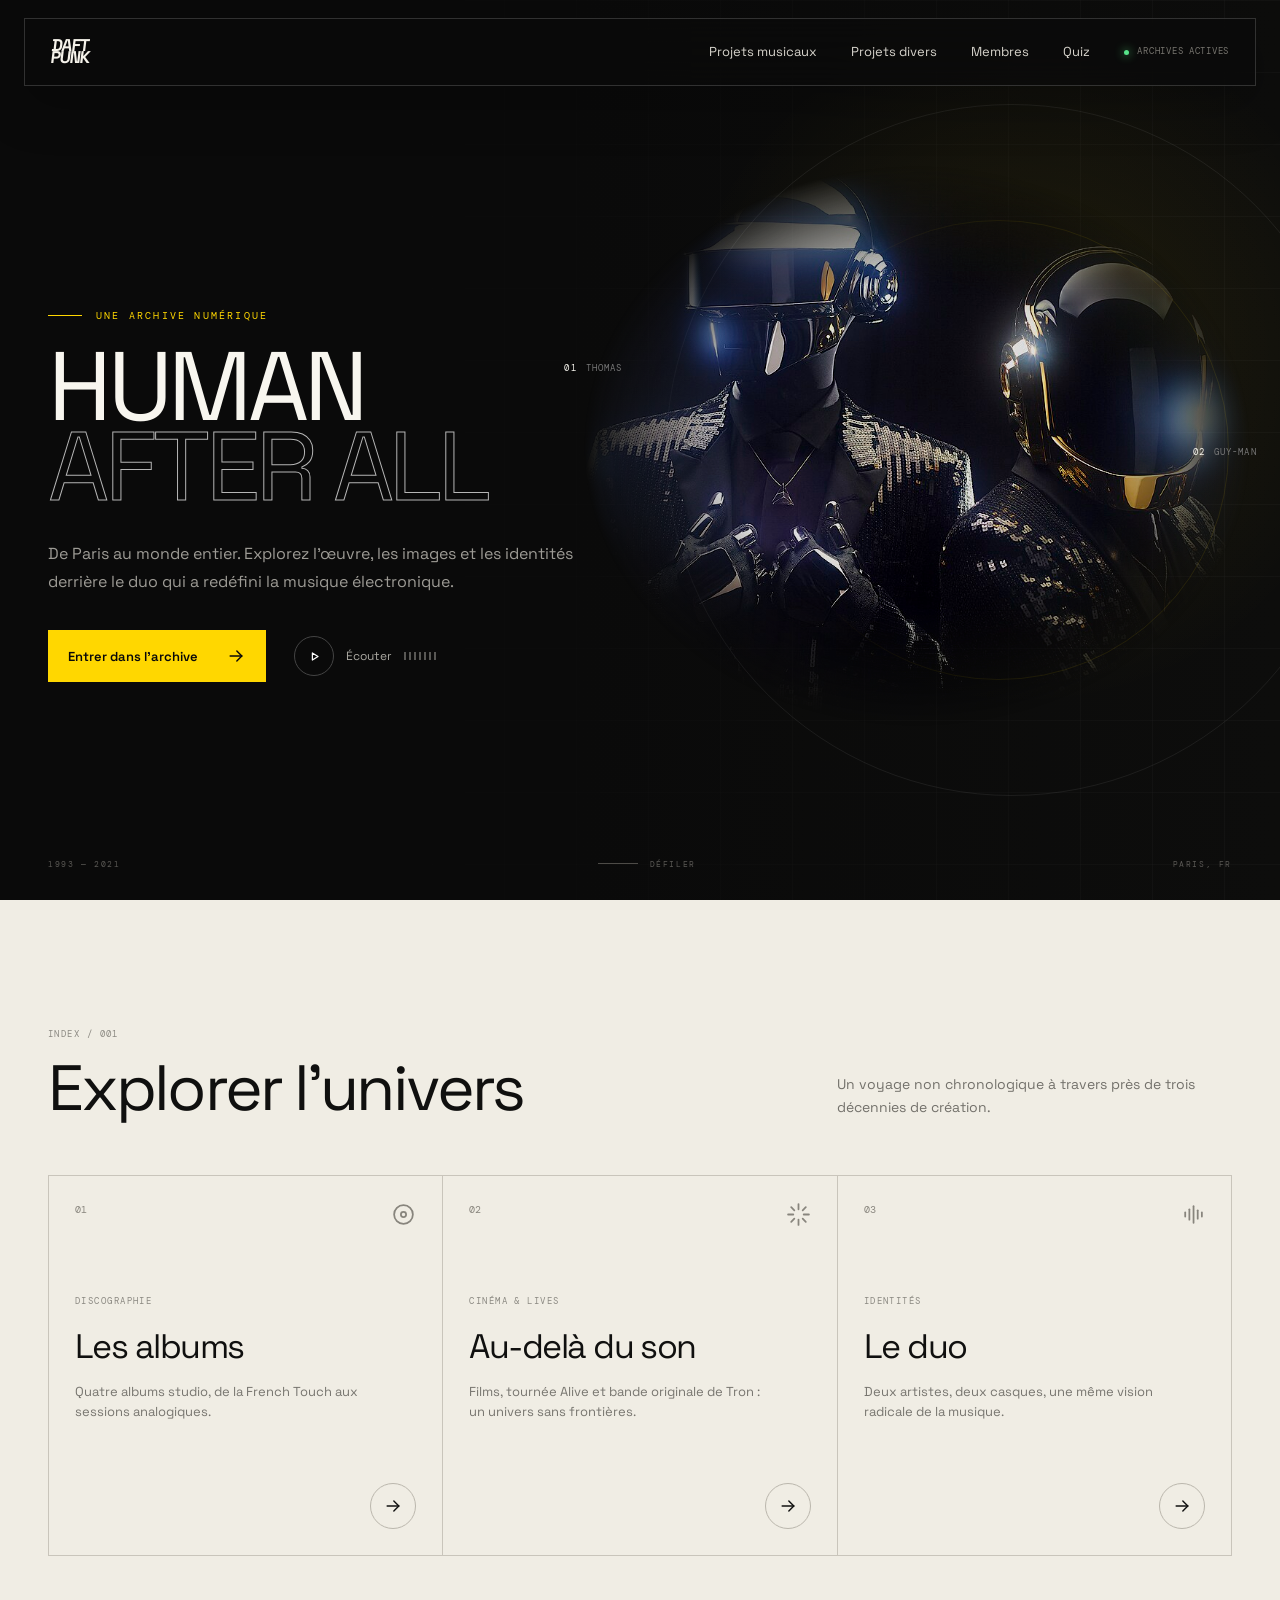
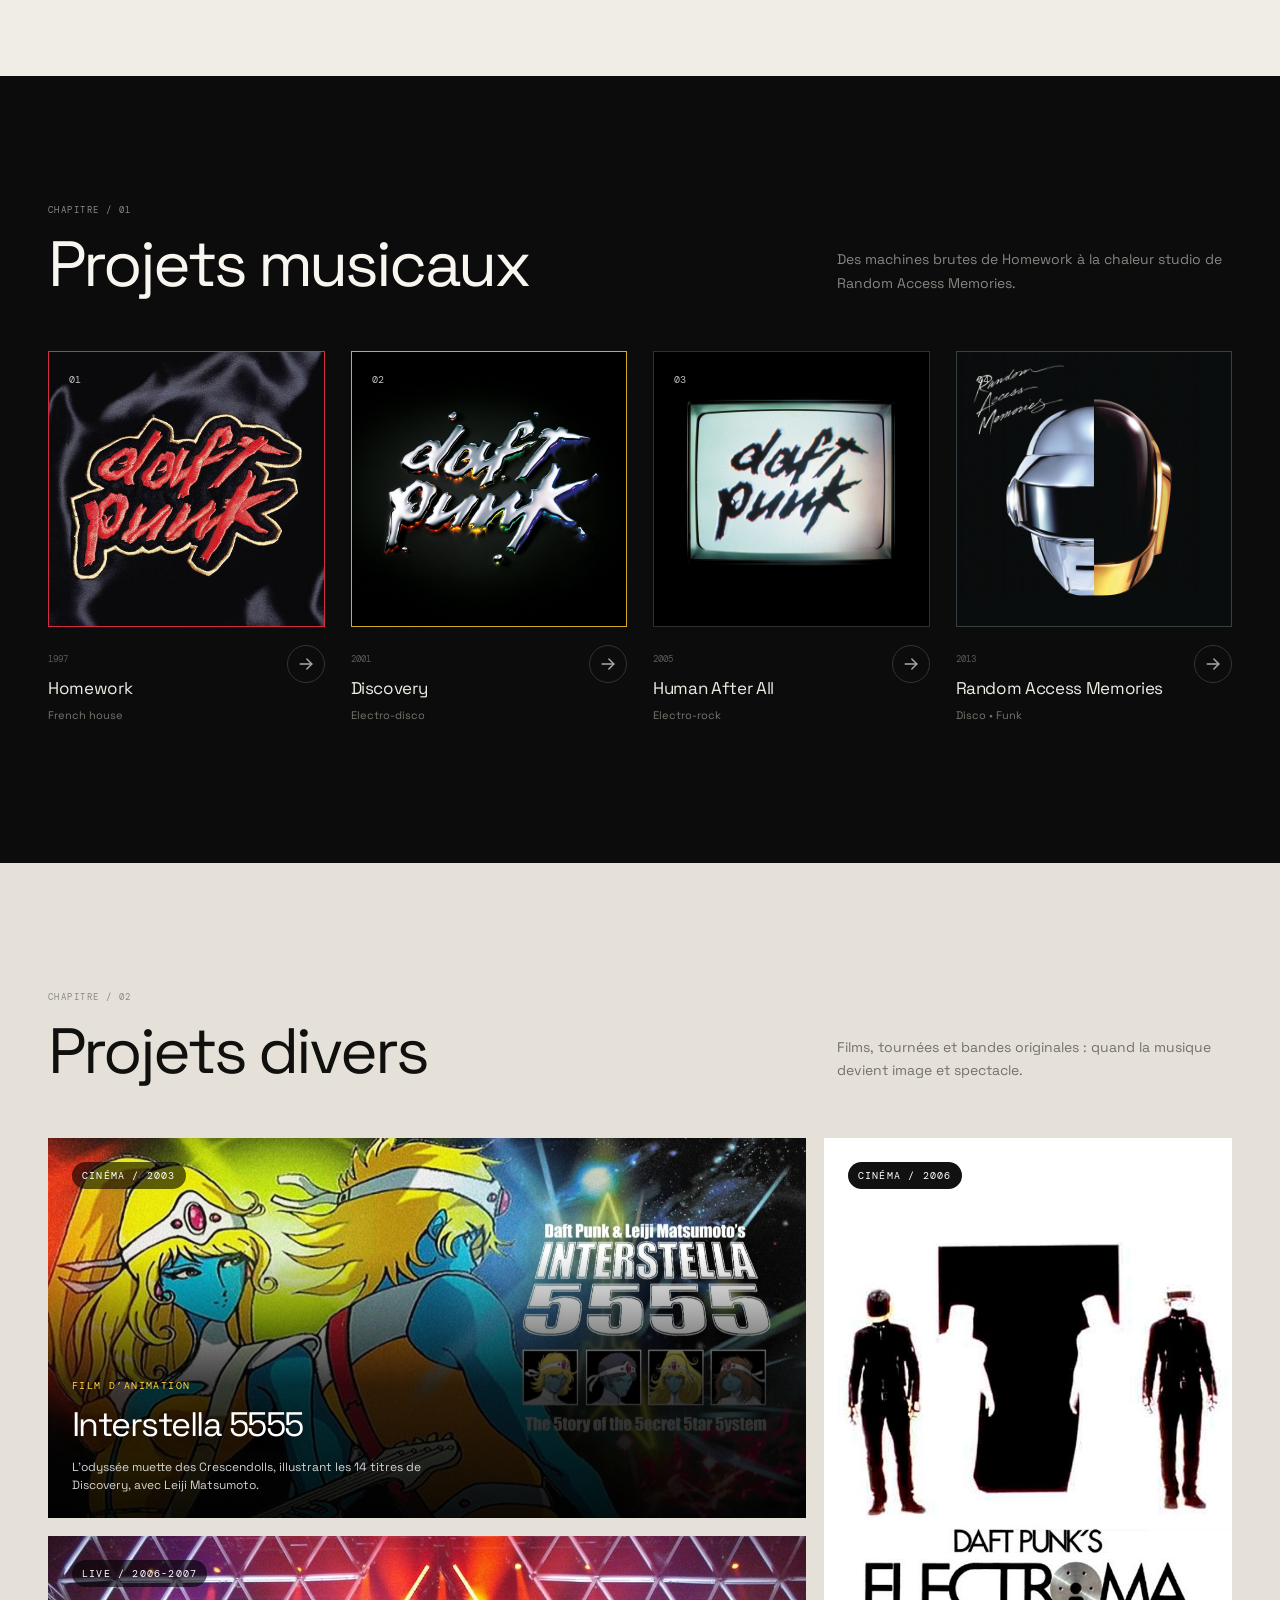
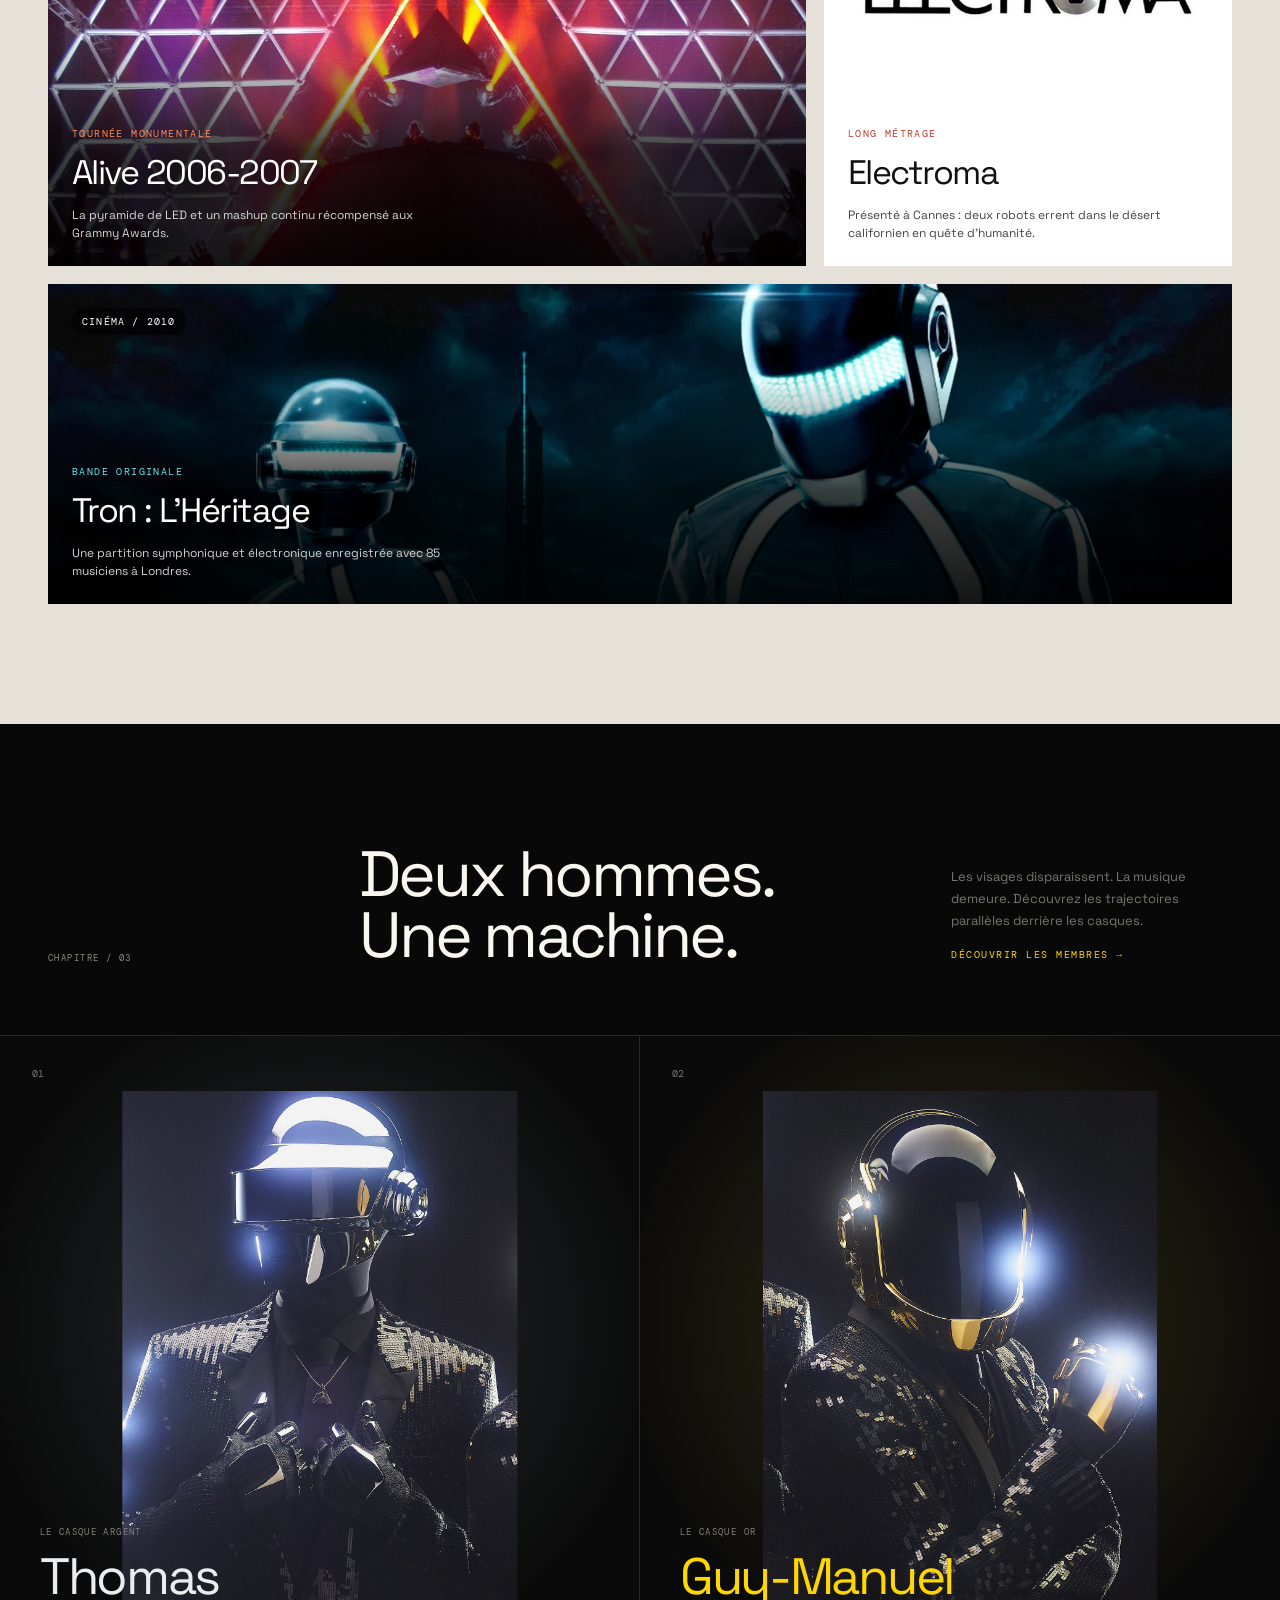
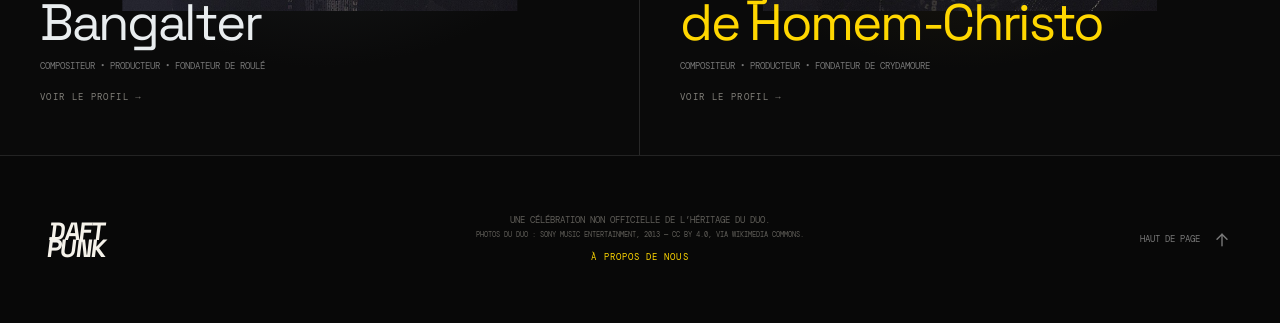
==== commit ad92da4f: "Optimisation du style divers." ====
--- a/index.html
+++ b/index.html
@@ -147,17 +147,17 @@
   <div class="members-intro">
     <span class="section-index">CHAPITRE / 03</span>
     <h2>Deux hommes.<br>Une machine.</h2>
-    <p>Les visages disparaissent. La musique demeure. Découvrez les trajectoires parallèles derrière les casques.</p>
+    <p>Les visages disparaissent. La musique demeure. Découvrez les trajectoires parallèles derrière les casques.<br><a class="members-link" href="projets-membres.html">Découvrir les membres →</a></p>
   </div>
   <div class="member-split">
-    <article class="member member-silver">
+    <a class="member member-silver" href="projets-membres.html#thomas" aria-label="Voir le profil de Thomas Bangalter">
       <span class="member-number">01</span><img class="photo photo-portrait" src="img/thomas.jpg" alt="Thomas Bangalter, casque argent" loading="lazy" onload="this.parentElement.classList.add('has-photo')" onerror="this.remove()"><svg aria-label="Casque argenté stylisé" class="helmet " role="img" viewBox="0 0 420 510"><defs><linearGradient id="h4-s" x1="0" x2="1" y1="0" y2="1"><stop offset="0" stop-color="#f4f8fa"/><stop offset=".28" stop-color="#8c969c"/><stop offset=".58" stop-color="#e2e9ec"/><stop offset="1" stop-color="#3c4245"/></linearGradient><linearGradient id="h4-v" x1="0" x2="1"><stop offset="0" stop-color="#040404"/><stop offset=".48" stop-color="#132328"/><stop offset=".7" stop-color="#35535c"/><stop offset="1" stop-color="#050505"/></linearGradient><filter id="h4-g"><feGaussianBlur stdDeviation="10"/></filter></defs><ellipse cx="210" cy="447" fill="#9cf5ff" filter="url(#h4-g)" opacity=".36" rx="140" ry="24"/><path d="M79 343V177C79 76 137 27 210 27s131 49 131 150v166l-37 99H116Z" fill="url(#h4-s)" stroke="#c8d3d8" stroke-width="4"/><path d="M87 177c15-81 60-119 123-119 65 0 109 38 123 119l-17 114c-49 24-163 24-212 0Z" fill="url(#h4-v)" stroke="#0b0b0b" stroke-width="7"/><path d="M106 178c71-27 139-26 210 0" fill="none" opacity=".6" stroke="#d8faff" stroke-width="6"/><path d="M129 315v78M151 325v79M174 331v80M198 334v80M222 334v80M246 331v80M269 325v79M291 315v78" fill="none" opacity=".5" stroke="#111" stroke-width="8"/><path d="m119 438 91 30 91-30" fill="none" stroke="#070707" stroke-width="9"/><path d="M210 58v119" fill="none" opacity=".75" stroke="#111" stroke-width="7"/></svg>
-      <div class="member-copy"><span>Le casque argent</span><h3>Thomas<br>Bangalter</h3><p>Compositeur • Producteur • Fondateur de Roulé</p></div>
-    </article>
-    <article class="member member-gold">
+      <div class="member-copy"><span>Le casque argent</span><h3>Thomas<br>Bangalter</h3><p>Compositeur • Producteur • Fondateur de Roulé</p><span class="member-more">Voir le profil →</span></div>
+    </a>
+    <a class="member member-gold" href="projets-membres.html#guy-manuel" aria-label="Voir le profil de Guy-Manuel de Homem-Christo">
       <span class="member-number">02</span><img class="photo photo-portrait" src="img/guyman.jpg" alt="Guy-Manuel de Homem-Christo, casque or" loading="lazy" onload="this.parentElement.classList.add('has-photo')" onerror="this.remove()"><svg aria-label="Casque doré stylisé" class="helmet " role="img" viewBox="0 0 420 510"><defs><linearGradient id="h5-s" x1="0" x2="1" y1="0" y2="1"><stop offset="0" stop-color="#fff0a3"/><stop offset=".28" stop-color="#c89419"/><stop offset=".58" stop-color="#ffe36a"/><stop offset="1" stop-color="#5b3502"/></linearGradient><linearGradient id="h5-v" x1="0" x2="1"><stop offset="0" stop-color="#040404"/><stop offset=".48" stop-color="#352408"/><stop offset=".7" stop-color="#85560c"/><stop offset="1" stop-color="#050505"/></linearGradient><filter id="h5-g"><feGaussianBlur stdDeviation="10"/></filter></defs><ellipse cx="210" cy="447" fill="#ffd700" filter="url(#h5-g)" opacity=".36" rx="140" ry="24"/><path d="M79 343V177C79 76 137 27 210 27s131 49 131 150v166l-37 99H116Z" fill="url(#h5-s)" stroke="#ffd700" stroke-width="4"/><path d="M87 177c15-81 60-119 123-119 65 0 109 38 123 119l-17 114c-49 24-163 24-212 0Z" fill="url(#h5-v)" stroke="#0b0b0b" stroke-width="7"/><path d="M106 178c71-27 139-26 210 0" fill="none" opacity=".6" stroke="#fff2a8" stroke-width="6"/><path d="M129 315v78M151 325v79M174 331v80M198 334v80M222 334v80M246 331v80M269 325v79M291 315v78" fill="none" opacity=".5" stroke="#111" stroke-width="8"/><path d="m119 438 91 30 91-30" fill="none" stroke="#070707" stroke-width="9"/></svg>
-      <div class="member-copy"><span>Le casque or</span><h3>Guy-Manuel<br>de Homem-Christo</h3><p>Compositeur • Producteur • Fondateur de Crydamoure</p></div>
-    </article>
+      <div class="member-copy"><span>Le casque or</span><h3>Guy-Manuel<br>de Homem-Christo</h3><p>Compositeur • Producteur • Fondateur de Crydamoure</p><span class="member-more">Voir le profil →</span></div>
+    </a>
   </div>
 </section>
 
@@ -195,5 +195,6 @@
 <div id="modal-root"></div>
 
 <script src="js/projets-musicaux.js" defer></script>
+<script src="js/site.js" defer></script>
 </body>
 </html>
--- a/css/style.css
+++ b/css/style.css
@@ -1,17 +1,3 @@
-/* ==========================================================
-   DAFT PUNK ARCHIVES — feuille de style
-   1. Variables et base
-   2. Navigation
-   3. Accueil : hero
-   4. Accueil : sections (index, musique, divers, membres)
-   5. Footer
-   6. Fenêtres (albums) et quiz
-   7. Sous-pages (en-tête, albums, projets divers, membres)
-   8. Photos
-   9. Page À propos
-   10. Responsive et accessibilité
-   ========================================================== */
-
 
 /* ---------- 1. Variables et base ---------- */
 :root {
@@ -842,9 +828,53 @@
 
 .member {
   position: relative;
+  display: block;
   min-width: 0;
   overflow: hidden;
   border-top: 1px solid #282828;
+  cursor: pointer;
+}
+
+.member .photo-portrait,
+.member .helmet {
+  transition: transform 0.5s ease;
+}
+
+.member:hover .photo-portrait,
+.member:hover .helmet,
+.member:focus-visible .photo-portrait,
+.member:focus-visible .helmet {
+  transform: translateX(-50%) scale(1.04);
+}
+
+.member-more {
+  display: inline-block;
+  margin-top: 18px;
+  color: var(--gold);
+  font-family: var(--mono);
+  font-size: 10px;
+  letter-spacing: 0.15em;
+  text-transform: uppercase;
+  transition: transform 0.3s ease;
+}
+
+.member:hover .member-more,
+.member:focus-visible .member-more {
+  transform: translateX(6px);
+}
+
+.members-link {
+  display: inline-block;
+  margin-top: 14px;
+  color: var(--gold);
+  font-family: var(--mono);
+  font-size: 10px;
+  letter-spacing: 0.15em;
+  text-transform: uppercase;
+}
+
+.members-link:hover {
+  text-decoration: underline;
 }
 
 .member-silver {
@@ -970,6 +1000,7 @@
 
 /* Fenêtre <dialog> des albums */
 dialog.track-modal {
+  position: fixed; /* reste centré à l’écran, sans remonter en haut de la page */
   max-height: 85vh;
   margin: auto;
   overflow-y: auto;
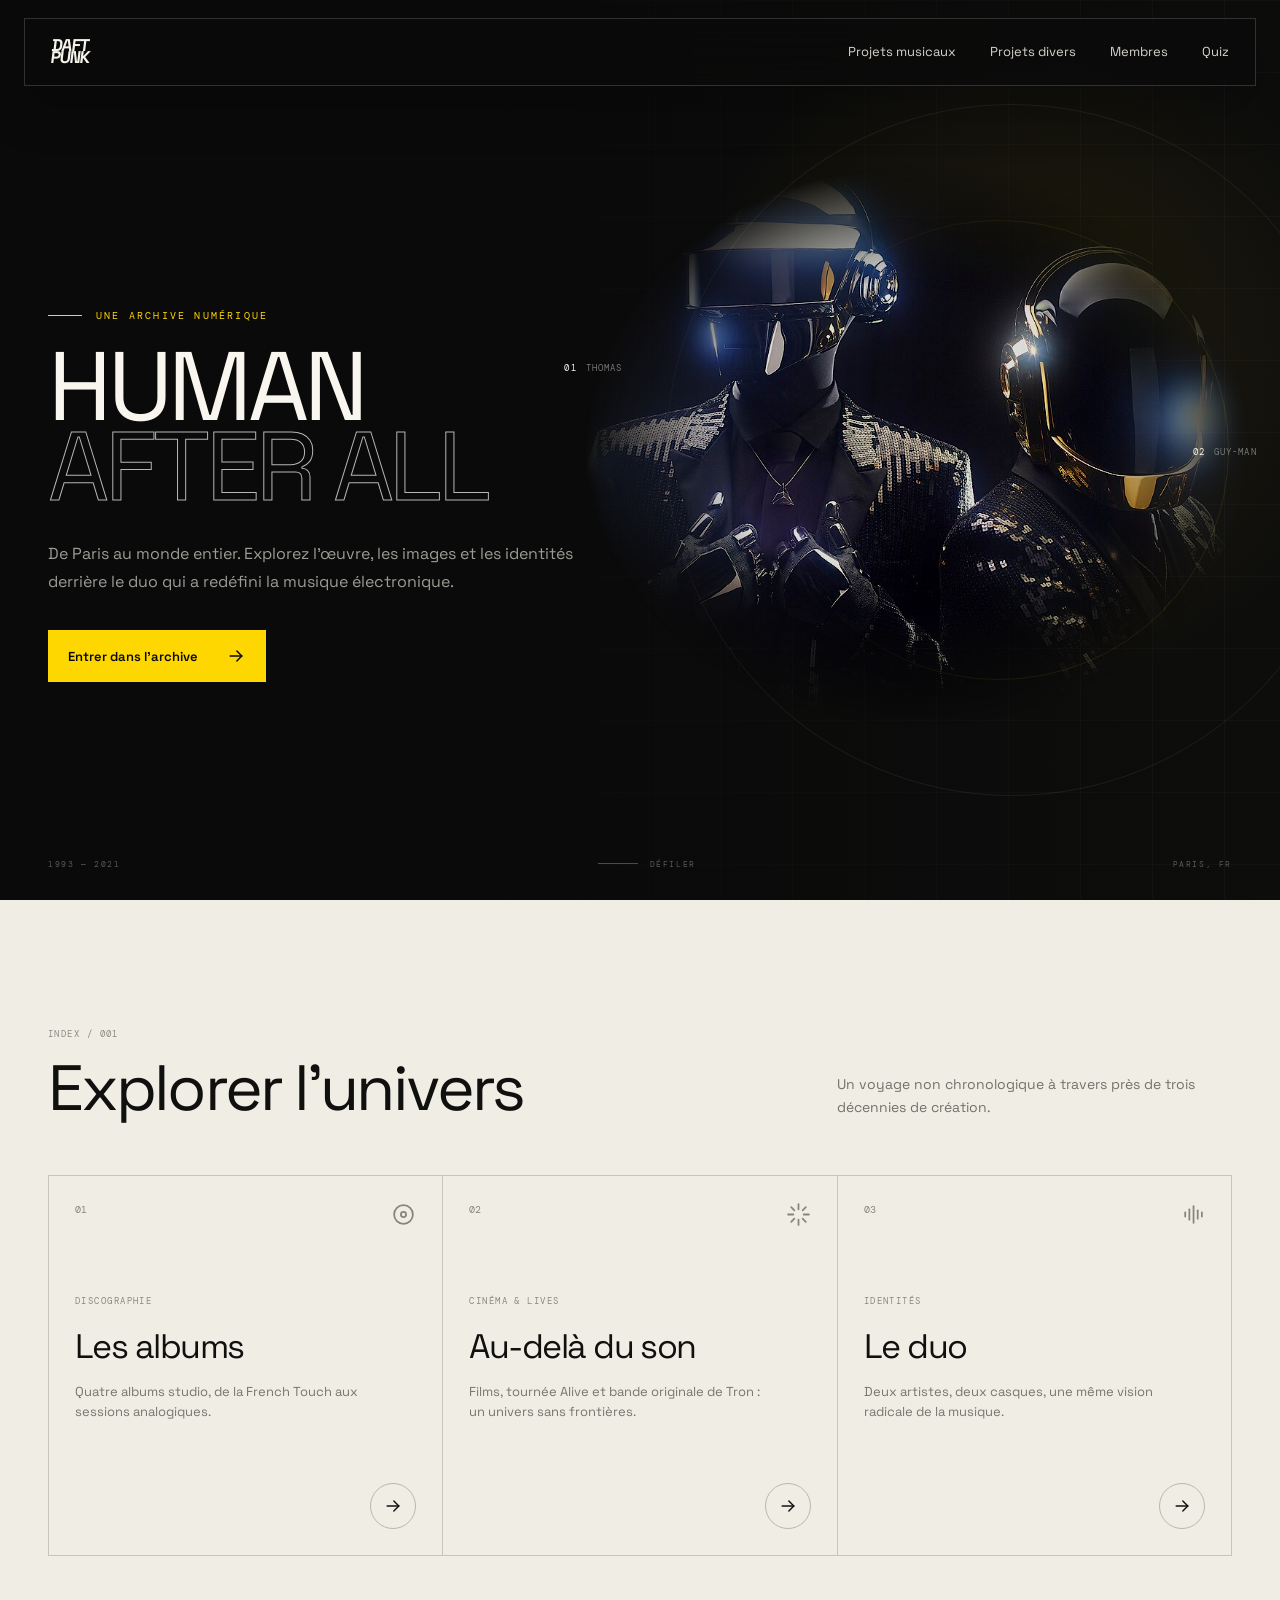
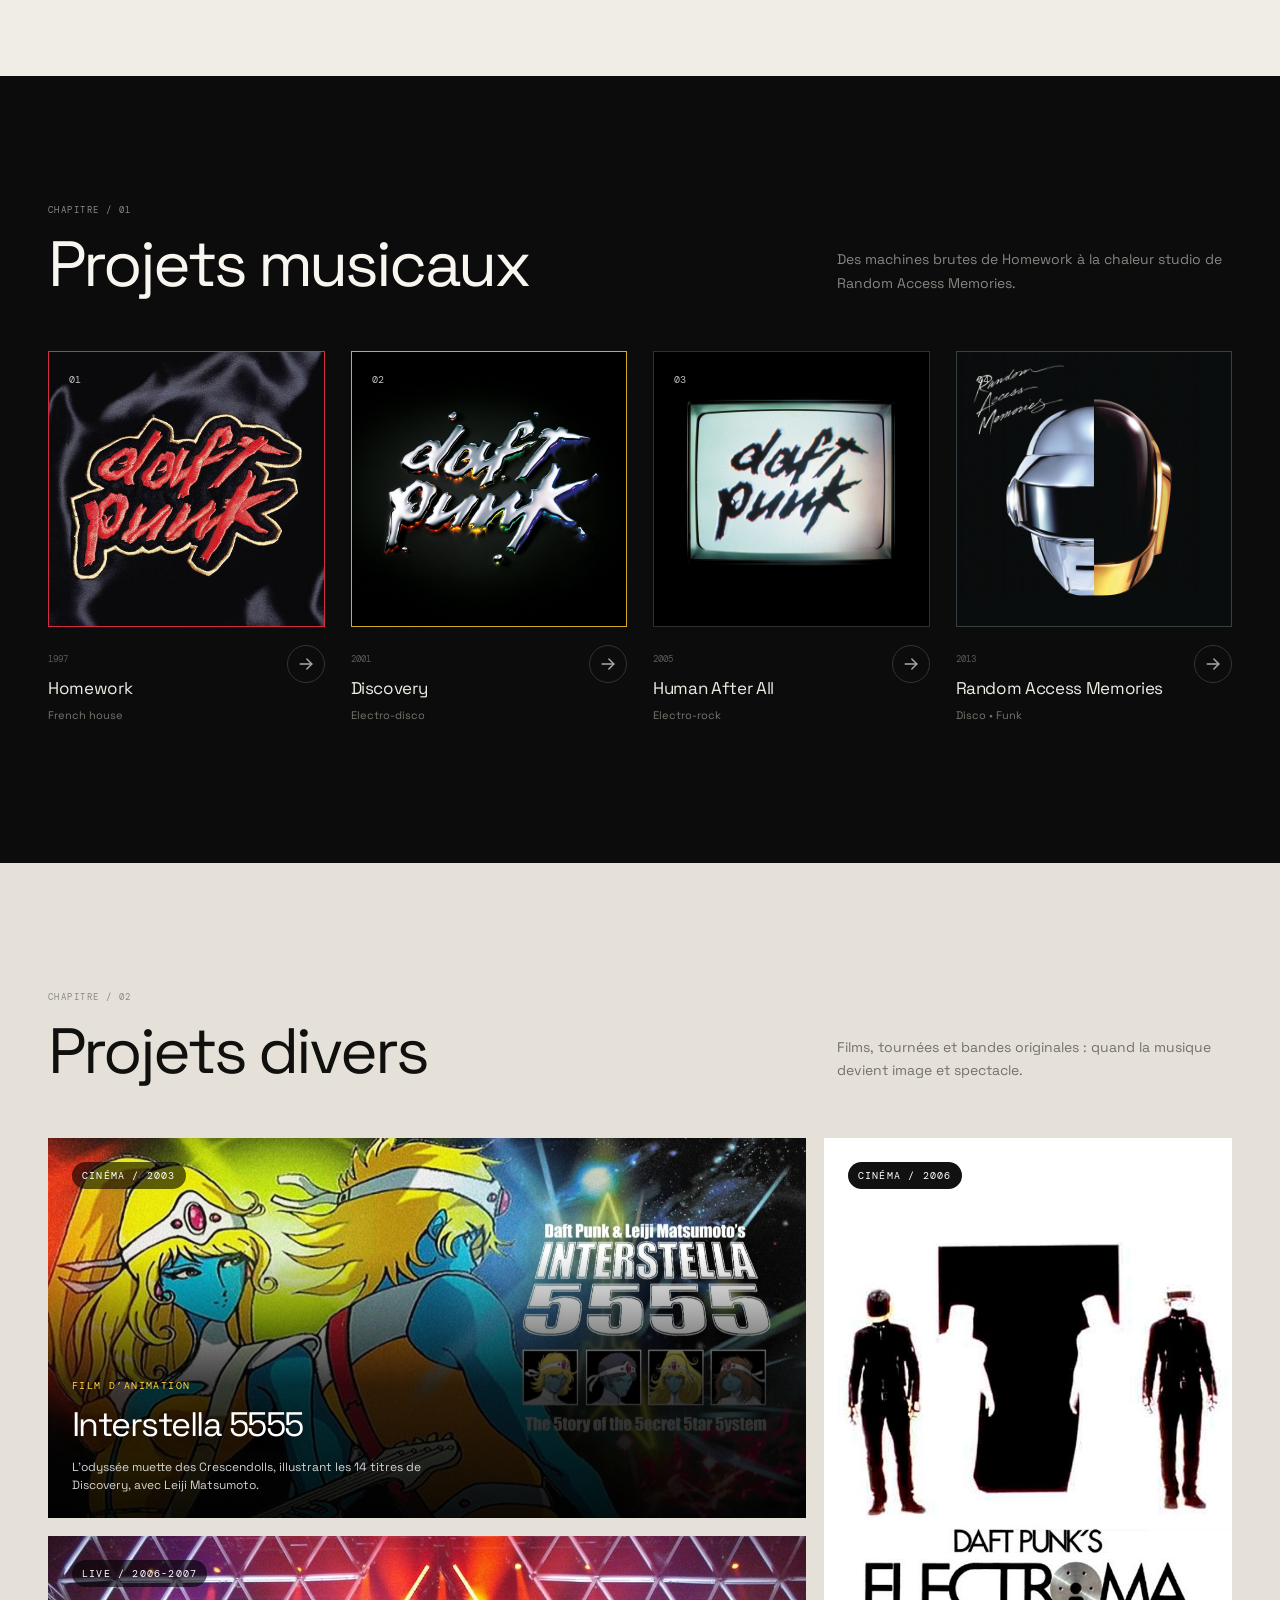
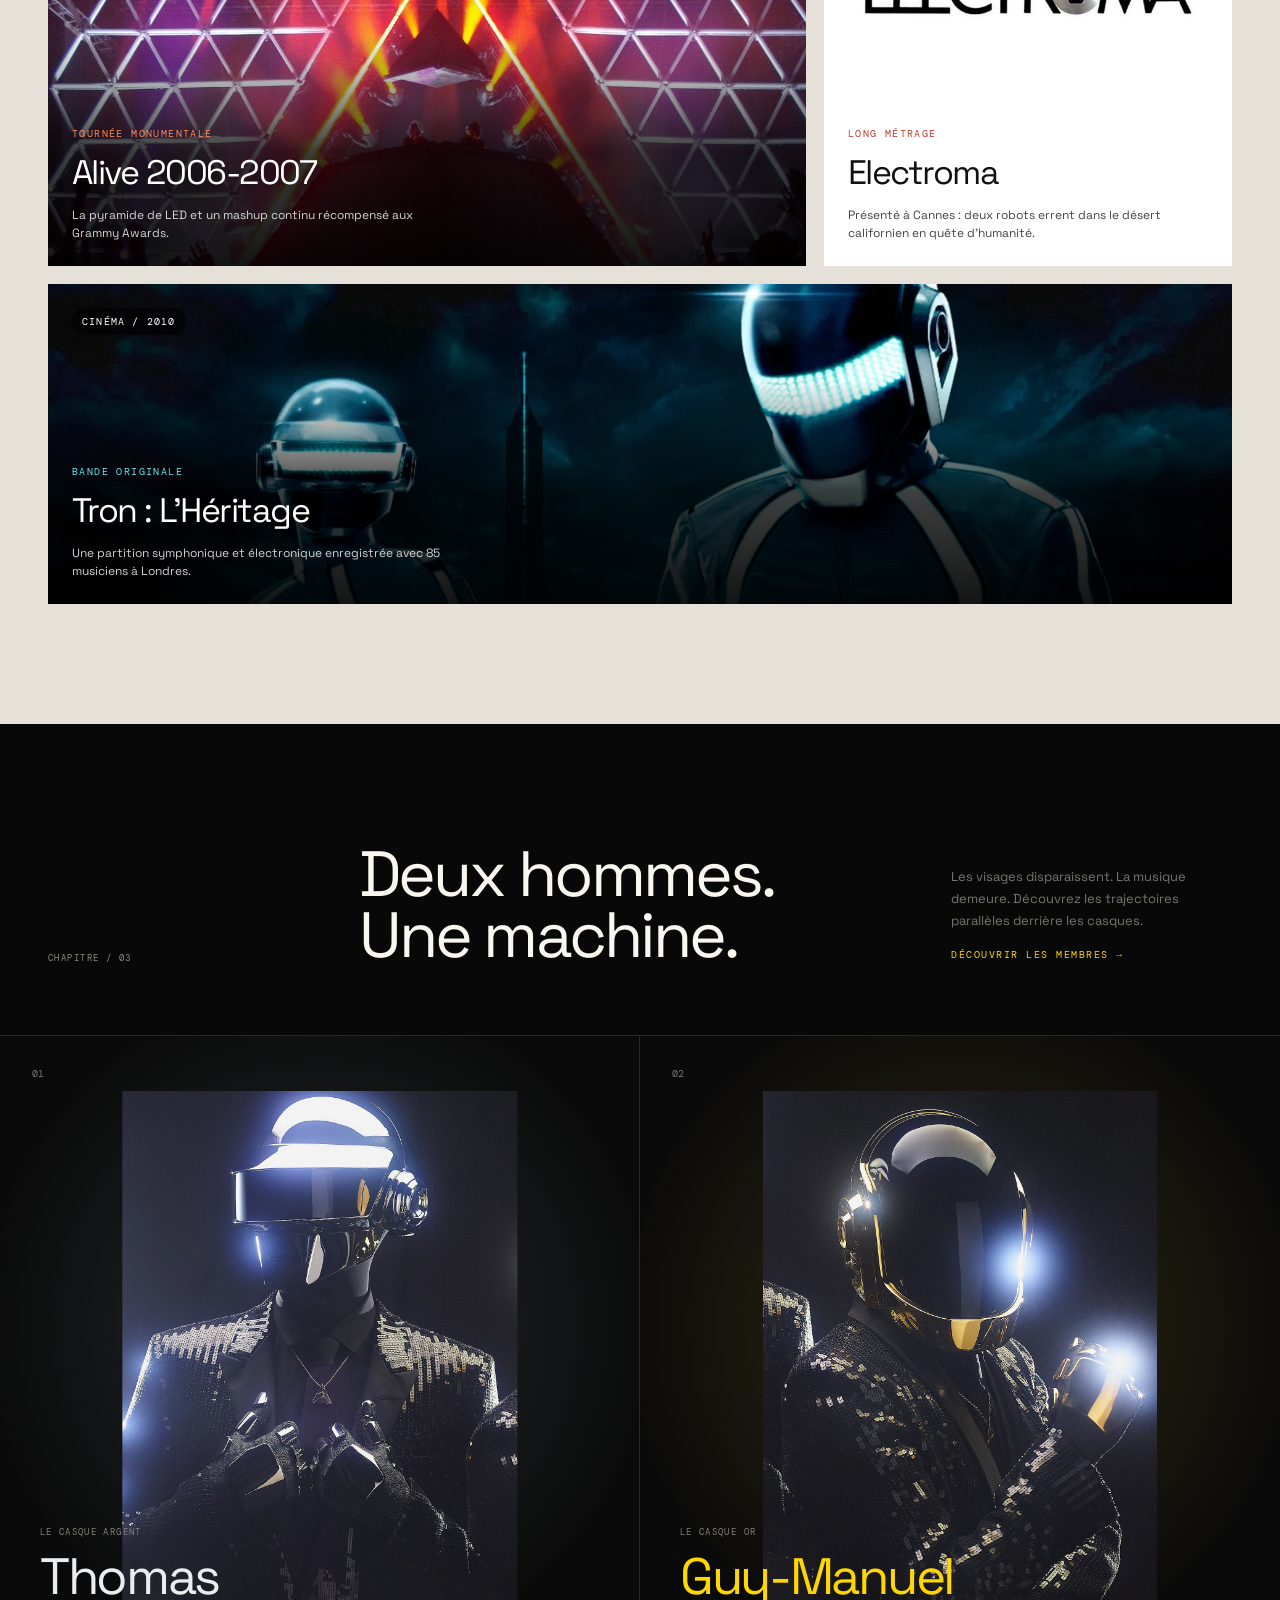
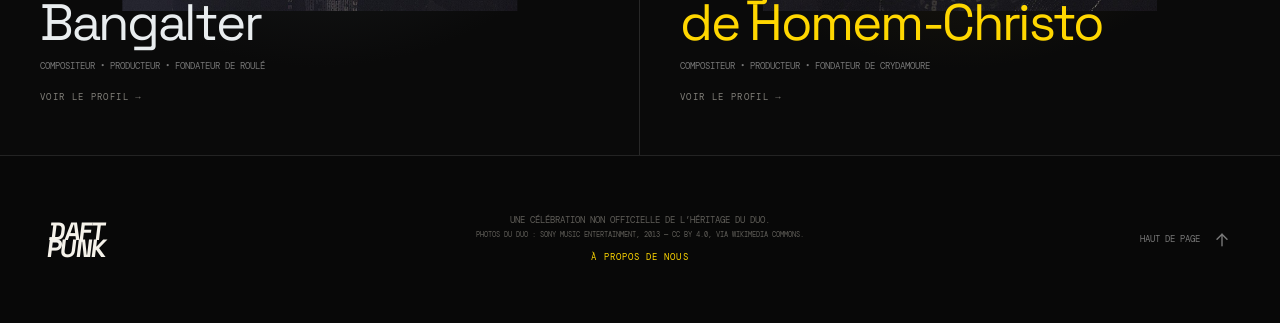
==== commit 995dd782: "supression de quelque element futile." ====
--- a/index.html
+++ b/index.html
@@ -16,7 +16,7 @@
 <main id="contenu">
 <nav class="nav-shell" aria-label="Navigation principale">
   <a class="wordmark" href="#accueil" aria-label="Retour à l’accueil"><span>DAFT</span><span>PUNK</span></a>
-  <div class="nav-links" id="menu"><a href="projets-musicaux.html">Projets musicaux</a><a href="projets-divers.html">Projets divers</a><a href="projets-membres.html">Membres</a><a href="projets-quiz.html">Quiz</a><span class="nav-status"><i></i>Archives actives</span></div>
+  <div class="nav-links" id="menu"><a href="projets-musicaux.html">Projets musicaux</a><a href="projets-divers.html">Projets divers</a><a href="projets-membres.html">Membres</a><a href="projets-quiz.html">Quiz</a></div>
   <button class="menu-button" type="button" aria-label="Ouvrir le menu" aria-expanded="false" aria-controls="menu"><svg aria-hidden="true" fill="none" height="20" viewBox="0 0 24 24" width="20"><g stroke="currentColor" stroke-linecap="round" stroke-linejoin="round" stroke-width="1.7"><path d="M4 7h16"/><path d="M4 12h16"/><path d="M4 17h16"/></g></svg></button>
 </nav>
 
@@ -29,9 +29,7 @@
     <h1>HUMAN<br><span>AFTER ALL</span></h1>
     <p>De Paris au monde entier. Explorez l’œuvre, les images et les identités derrière le duo qui a redéfini la musique électronique.</p>
     <div class="hero-actions">
-      <a class="primary-button" href="#explorer">Entrer dans l’archive <svg aria-hidden="true" fill="none" height="20" viewBox="0 0 24 24" width="20"><g stroke="currentColor" stroke-linecap="round" stroke-linejoin="round" stroke-width="1.7"><path d="M5 12h14"/><path d="m13 6 6 6-6 6"/></g></svg></a>
-      <button class="sound-button" type="button" data-play="audio/extrait.mp3" aria-label="Écouter un extrait"><span><svg aria-hidden="true" fill="none" height="17" viewBox="0 0 24 24" width="17"><g stroke="currentColor" stroke-linecap="round" stroke-linejoin="round" stroke-width="1.7"><path d="m9 7 8 5-8 5Z"/></g></svg></span><b>Écouter</b><i></i></button>
-    </div>
+      <a class="primary-button" href="#explorer">Entrer dans l’archive <svg aria-hidden="true" fill="none" height="20" viewBox="0 0 24 24" width="20"><g stroke="currentColor" stroke-linecap="round" stroke-linejoin="round" stroke-width="1.7"><path d="M5 12h14"/><path d="m13 6 6 6-6 6"/></g></svg></a>    </div>
   </div>
   <div class="hero-visual" role="img" aria-label="Les deux casques du duo">
     <img class="photo photo-hero" src="img/duo.jpg" alt="Daft Punk, Thomas Bangalter et Guy-Manuel de Homem-Christo, casqués" onload="this.parentElement.classList.add('has-photo')" onerror="this.remove()"><svg aria-label="Casque argenté stylisé" class="helmet hero-silver" role="img" viewBox="0 0 420 510"><defs><linearGradient id="h0-s" x1="0" x2="1" y1="0" y2="1"><stop offset="0" stop-color="#f4f8fa"/><stop offset=".28" stop-color="#8c969c"/><stop offset=".58" stop-color="#e2e9ec"/><stop offset="1" stop-color="#3c4245"/></linearGradient><linearGradient id="h0-v" x1="0" x2="1"><stop offset="0" stop-color="#040404"/><stop offset=".48" stop-color="#132328"/><stop offset=".7" stop-color="#35535c"/><stop offset="1" stop-color="#050505"/></linearGradient><filter id="h0-g"><feGaussianBlur stdDeviation="10"/></filter></defs><ellipse cx="210" cy="447" fill="#9cf5ff" filter="url(#h0-g)" opacity=".36" rx="140" ry="24"/><path d="M79 343V177C79 76 137 27 210 27s131 49 131 150v166l-37 99H116Z" fill="url(#h0-s)" stroke="#c8d3d8" stroke-width="4"/><path d="M87 177c15-81 60-119 123-119 65 0 109 38 123 119l-17 114c-49 24-163 24-212 0Z" fill="url(#h0-v)" stroke="#0b0b0b" stroke-width="7"/><path d="M106 178c71-27 139-26 210 0" fill="none" opacity=".6" stroke="#d8faff" stroke-width="6"/><path d="M129 315v78M151 325v79M174 331v80M198 334v80M222 334v80M246 331v80M269 325v79M291 315v78" fill="none" opacity=".5" stroke="#111" stroke-width="8"/><path d="m119 438 91 30 91-30" fill="none" stroke="#070707" stroke-width="9"/><path d="M210 58v119" fill="none" opacity=".75" stroke="#111" stroke-width="7"/></svg><svg aria-label="Casque doré stylisé" class="helmet hero-gold" role="img" viewBox="0 0 420 510"><defs><linearGradient id="h1-s" x1="0" x2="1" y1="0" y2="1"><stop offset="0" stop-color="#fff0a3"/><stop offset=".28" stop-color="#c89419"/><stop offset=".58" stop-color="#ffe36a"/><stop offset="1" stop-color="#5b3502"/></linearGradient><linearGradient id="h1-v" x1="0" x2="1"><stop offset="0" stop-color="#040404"/><stop offset=".48" stop-color="#352408"/><stop offset=".7" stop-color="#85560c"/><stop offset="1" stop-color="#050505"/></linearGradient><filter id="h1-g"><feGaussianBlur stdDeviation="10"/></filter></defs><ellipse cx="210" cy="447" fill="#ffd700" filter="url(#h1-g)" opacity=".36" rx="140" ry="24"/><path d="M79 343V177C79 76 137 27 210 27s131 49 131 150v166l-37 99H116Z" fill="url(#h1-s)" stroke="#ffd700" stroke-width="4"/><path d="M87 177c15-81 60-119 123-119 65 0 109 38 123 119l-17 114c-49 24-163 24-212 0Z" fill="url(#h1-v)" stroke="#0b0b0b" stroke-width="7"/><path d="M106 178c71-27 139-26 210 0" fill="none" opacity=".6" stroke="#fff2a8" stroke-width="6"/><path d="M129 315v78M151 325v79M174 331v80M198 334v80M222 334v80M246 331v80M269 325v79M291 315v78" fill="none" opacity=".5" stroke="#111" stroke-width="8"/><path d="m119 438 91 30 91-30" fill="none" stroke="#070707" stroke-width="9"/></svg>
--- a/css/style.css
+++ b/css/style.css
@@ -173,25 +173,6 @@
   width: 100%;
 }
 
-.nav-status {
-  display: flex;
-  align-items: center;
-  gap: 8px;
-  color: #77756f;
-  font-family: var(--mono);
-  font-size: 9px;
-  letter-spacing: 0.08em;
-  text-transform: uppercase;
-}
-
-.nav-status i {
-  width: 5px;
-  height: 5px;
-  border-radius: 50%;
-  background: #57e389;
-  box-shadow: 0 0 10px #57e389;
-}
-
 .menu-button {
   display: none;
   padding: 8px;
@@ -299,6 +280,7 @@
   box-shadow: 0 0 32px rgba(255, 215, 0, 0.25);
 }
 
+/* Bouton secondaire (utilisé dans le quiz) */
 .sound-button {
   display: flex;
   align-items: center;
@@ -308,26 +290,8 @@
   font-size: 12px;
 }
 
-.sound-button span {
-  display: grid;
-  place-items: center;
-  width: 40px;
-  height: 40px;
-  border: 1px solid #444;
-  border-radius: 50%;
-  color: #fff;
-}
-
 .sound-button b {
   font-weight: 400;
-}
-
-/* Petites barres façon égaliseur */
-.sound-button i {
-  width: 34px;
-  height: 8px;
-  background: repeating-linear-gradient(90deg, #b8b6af 0 2px, transparent 2px 5px);
-  opacity: 0.45;
 }
 
 .hero-visual {
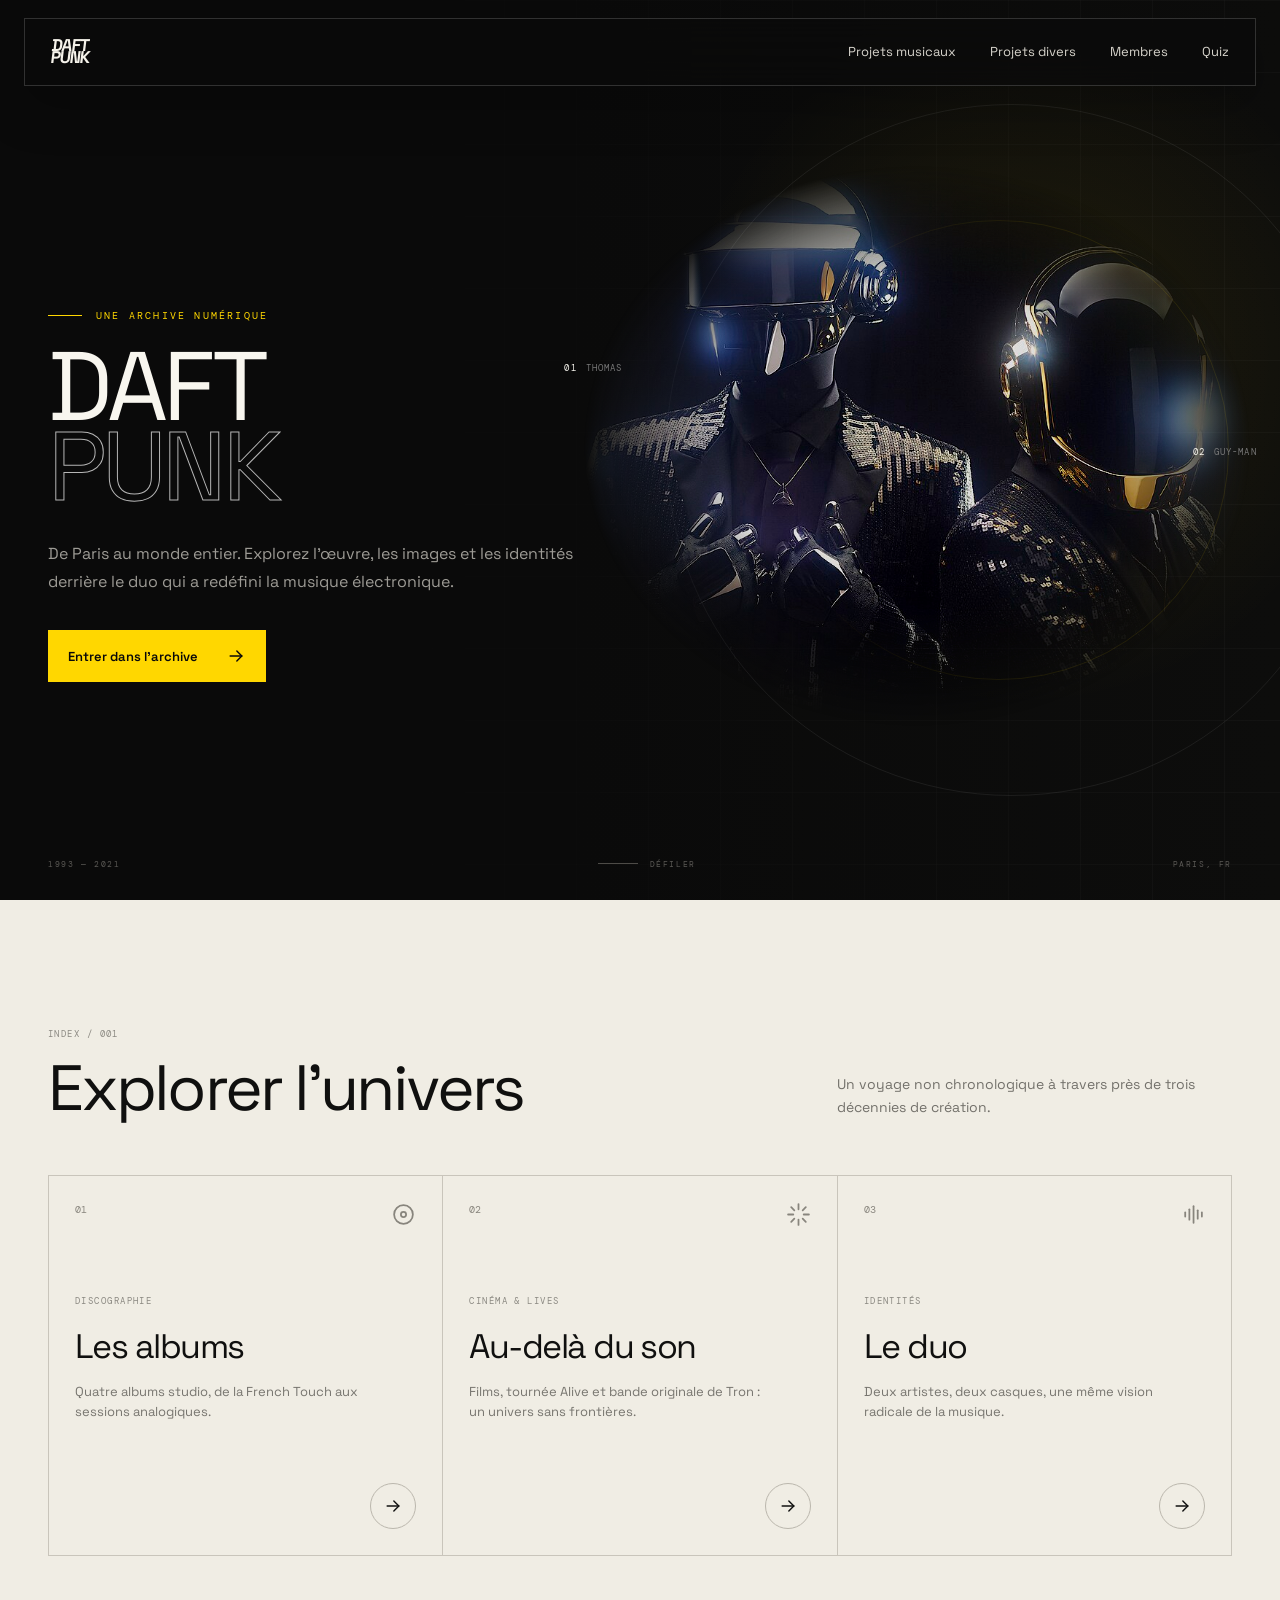
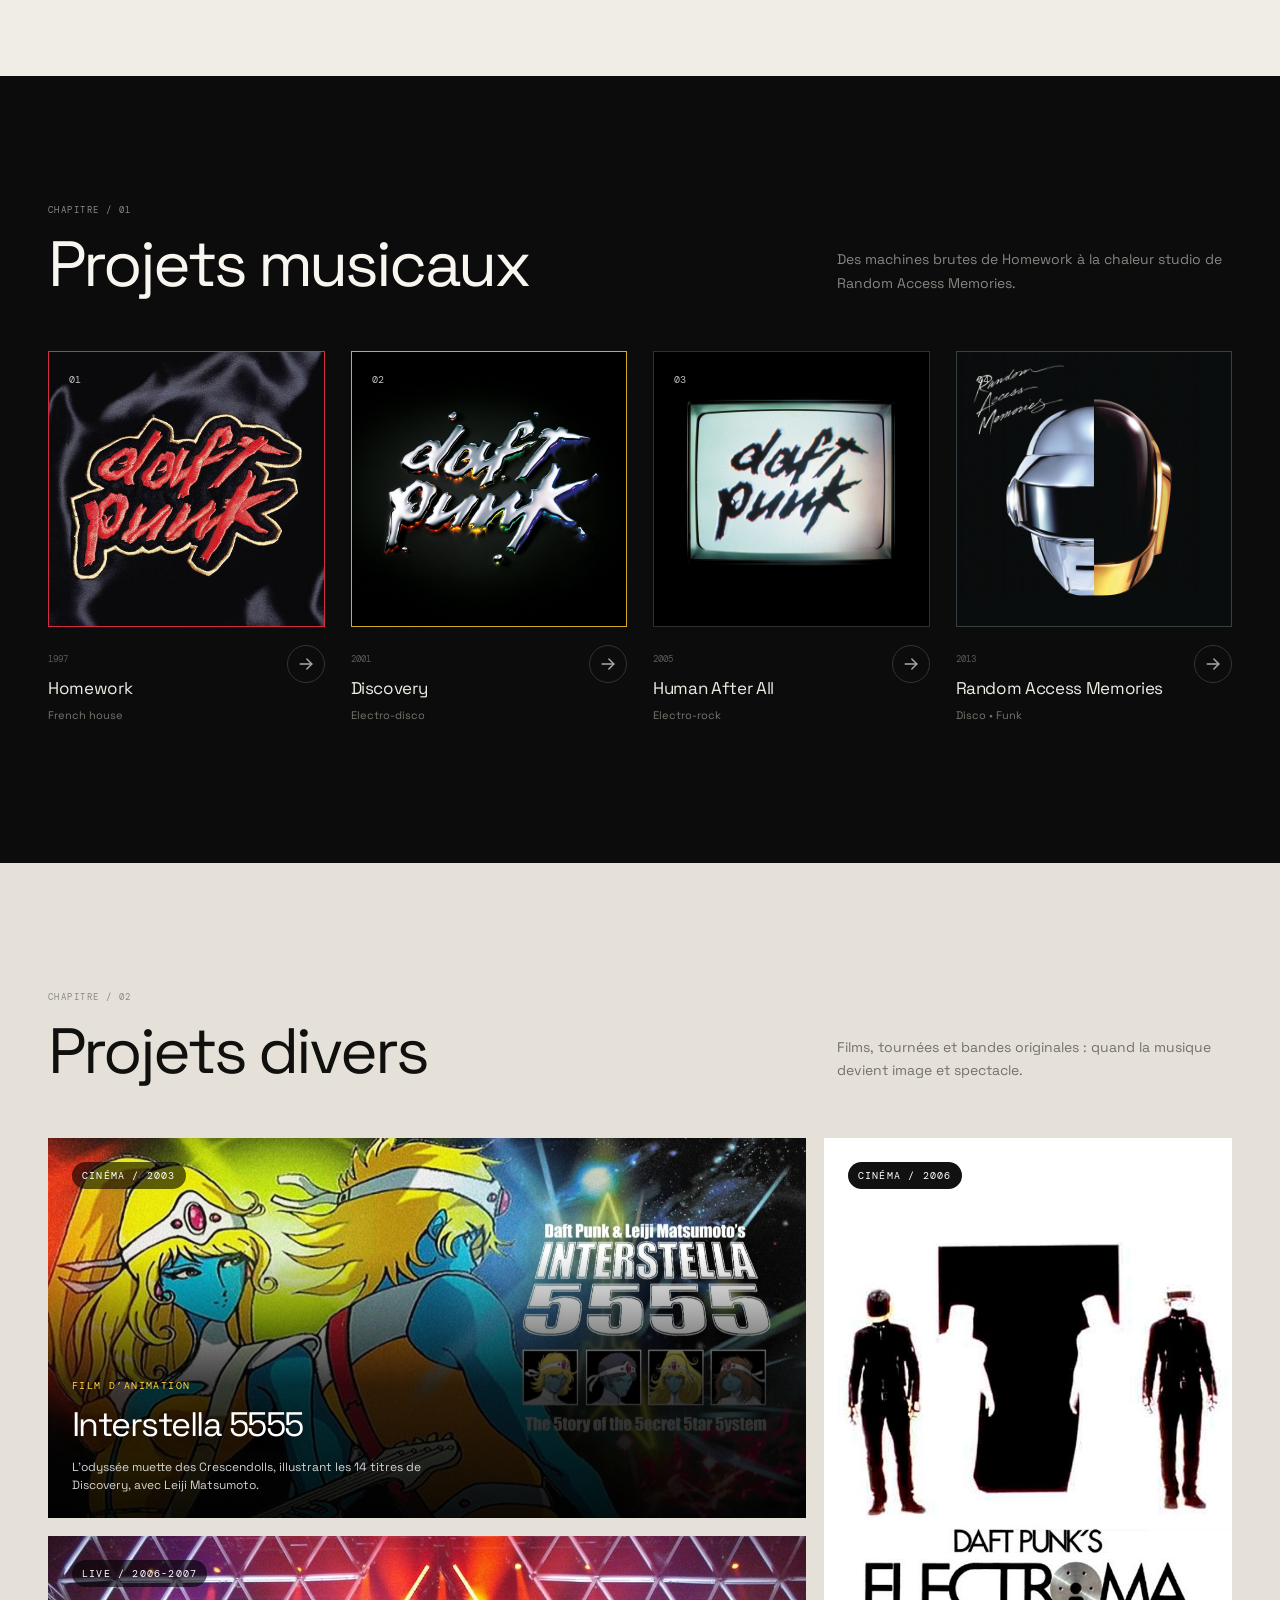
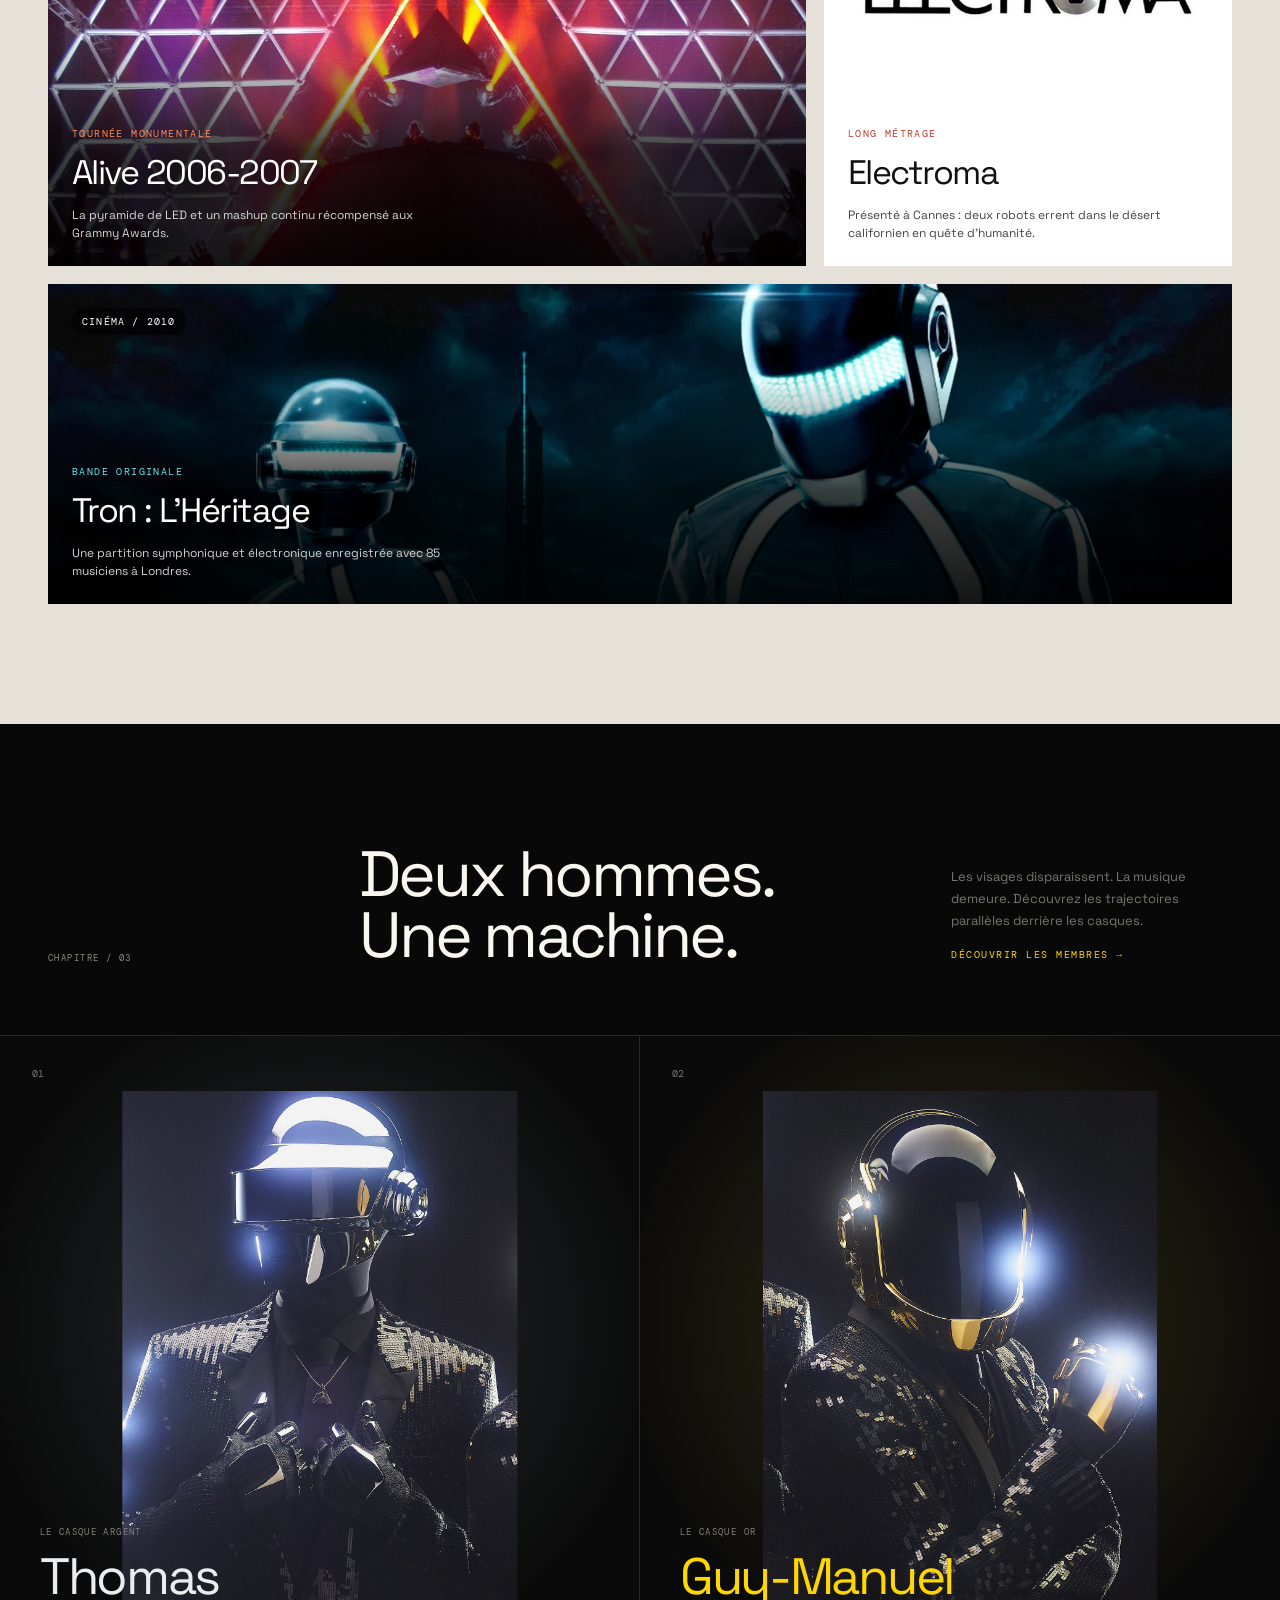
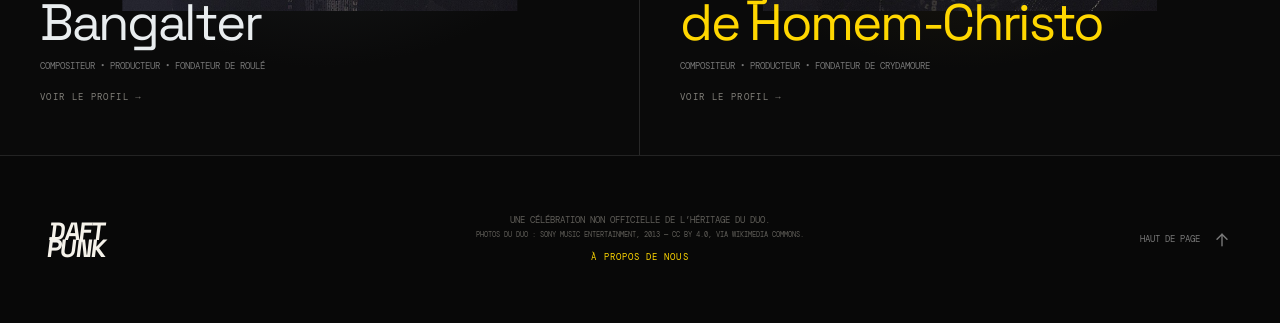
==== commit 05cbfdb1: "final" ====
--- a/index.html
+++ b/index.html
@@ -26,7 +26,7 @@
   <div class="hero-orbit hero-orbit-two" aria-hidden="true"></div>
   <div class="hero-copy">
     <div class="eyebrow"><span class="eyebrow-line"></span>Une archive numérique</div>
-    <h1>HUMAN<br><span>AFTER ALL</span></h1>
+    <h1>DAFT<br><span>PUNK</span></h1>
     <p>De Paris au monde entier. Explorez l’œuvre, les images et les identités derrière le duo qui a redéfini la musique électronique.</p>
     <div class="hero-actions">
       <a class="primary-button" href="#explorer">Entrer dans l’archive <svg aria-hidden="true" fill="none" height="20" viewBox="0 0 24 24" width="20"><g stroke="currentColor" stroke-linecap="round" stroke-linejoin="round" stroke-width="1.7"><path d="M5 12h14"/><path d="m13 6 6 6-6 6"/></g></svg></a>    </div>
--- a/css/style.css
+++ b/css/style.css
@@ -1753,4 +1753,4 @@
   .credit:hover h2 {
     transform: none;
   }
-}
+}
